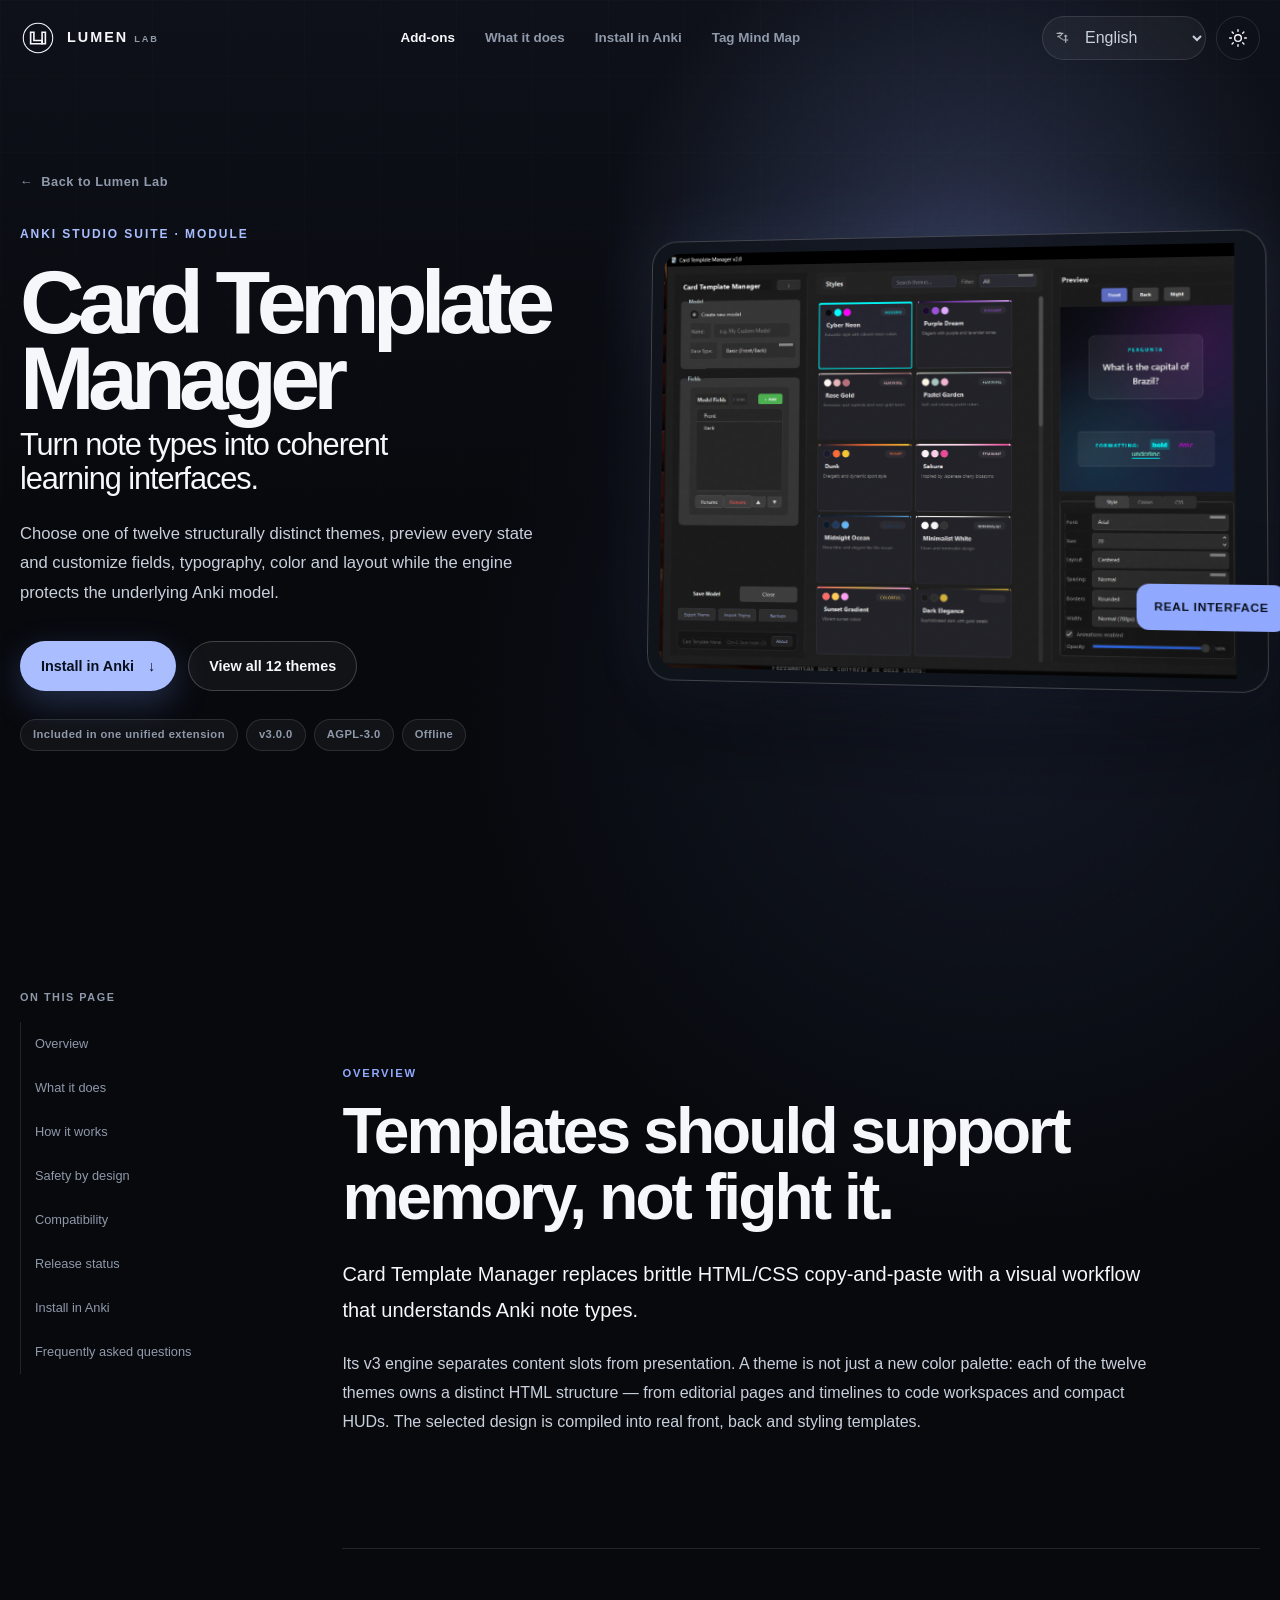
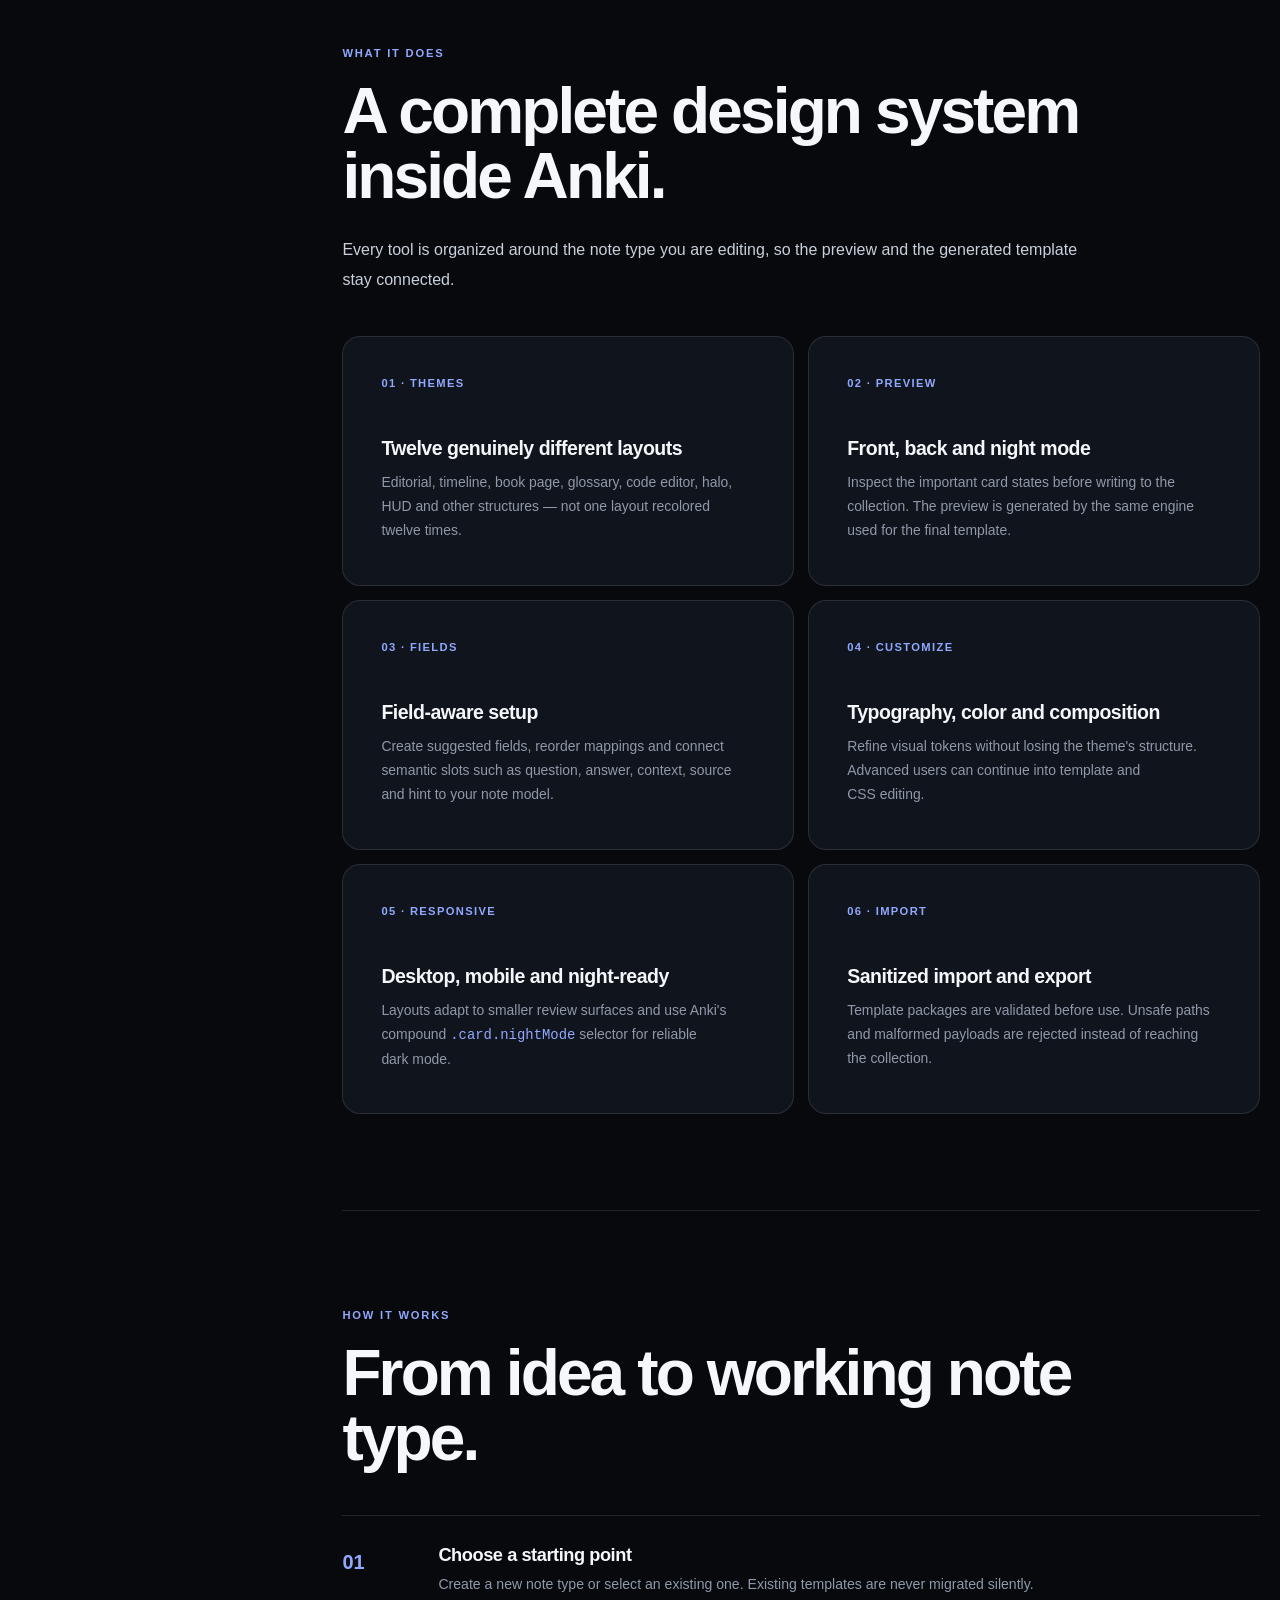
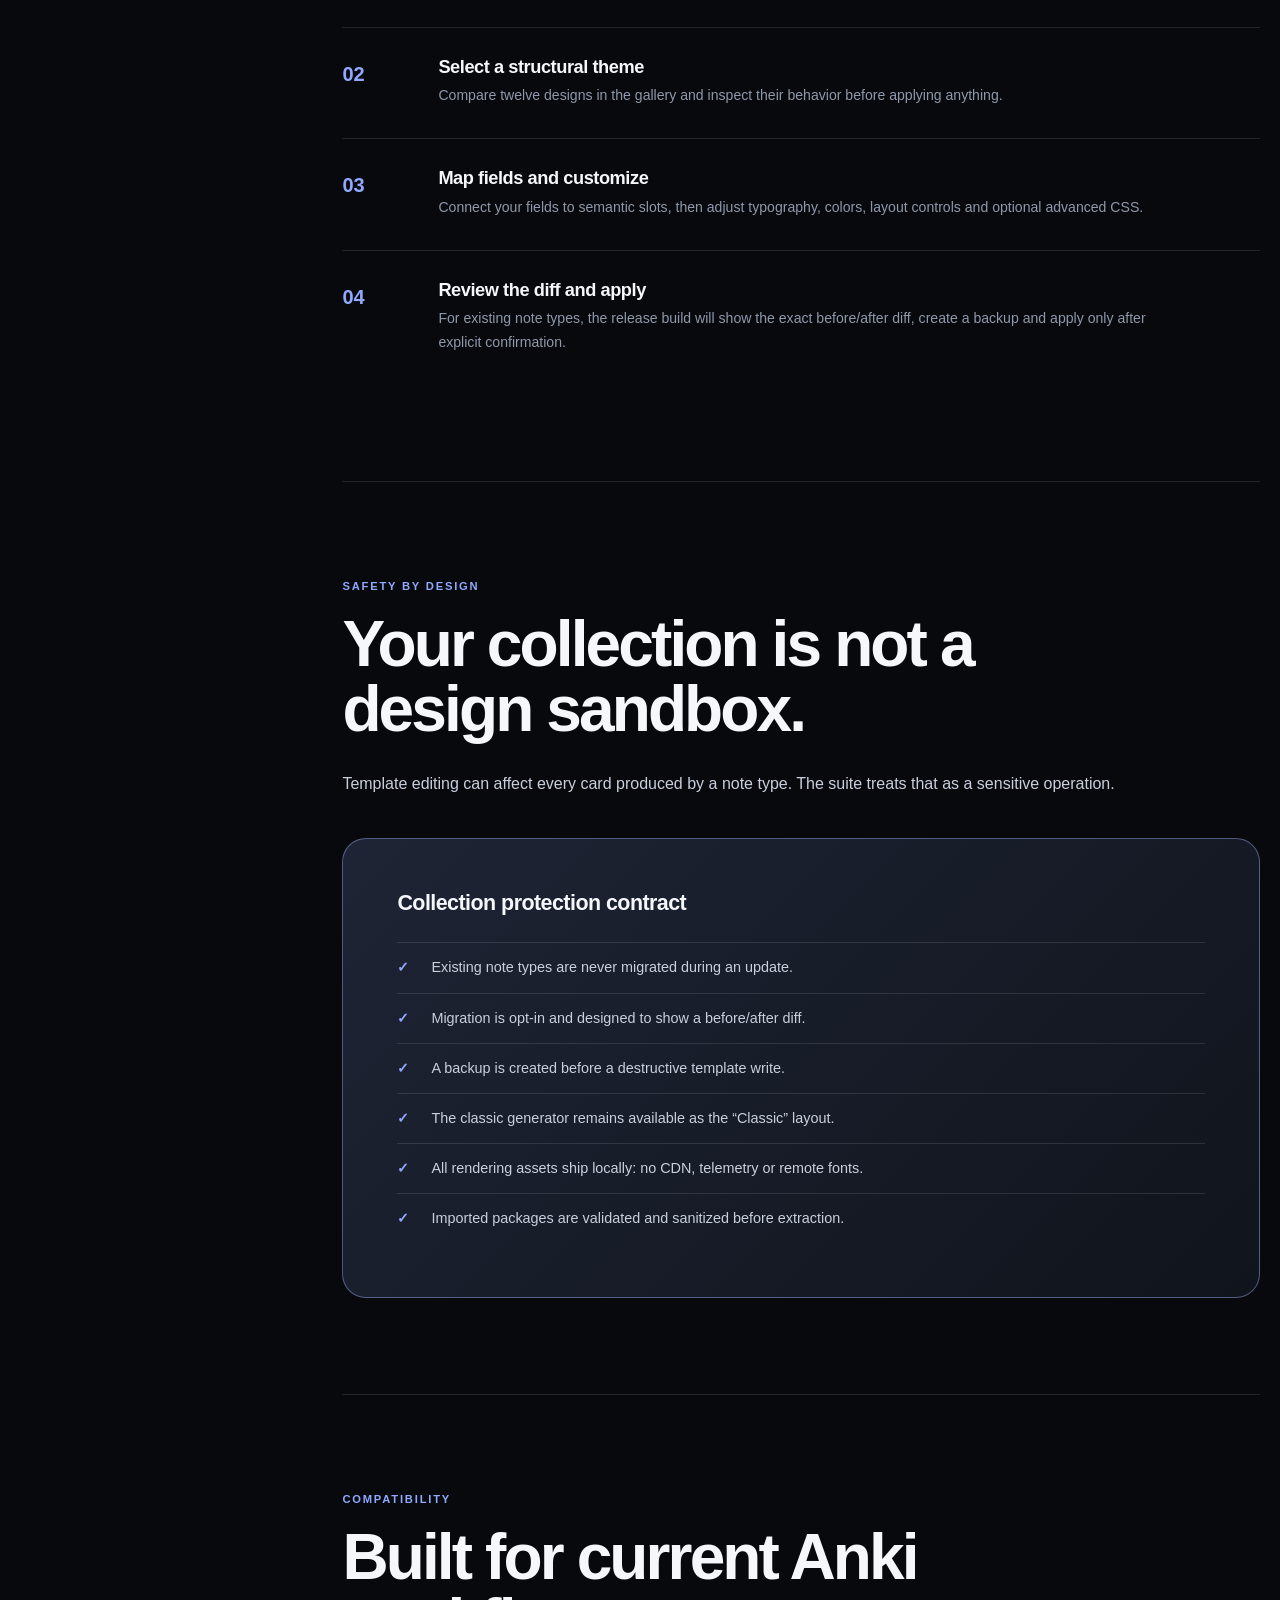
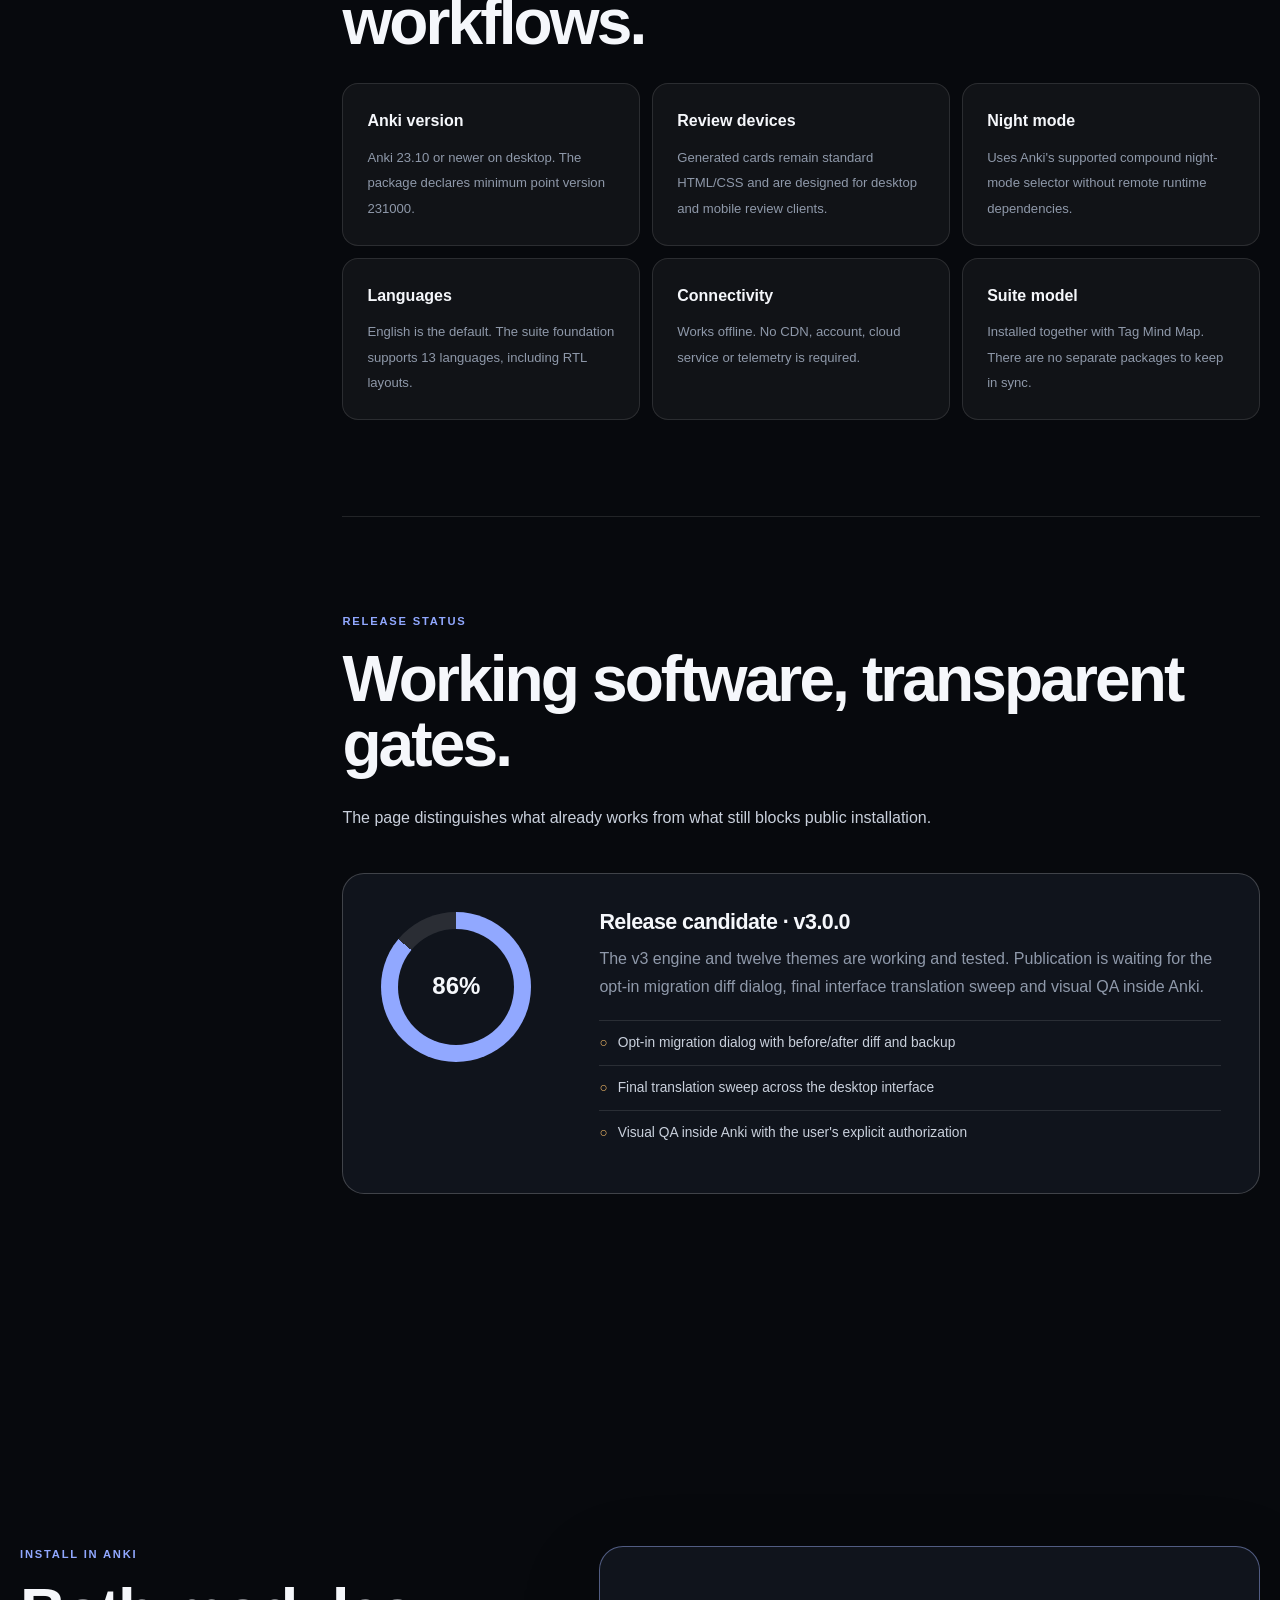
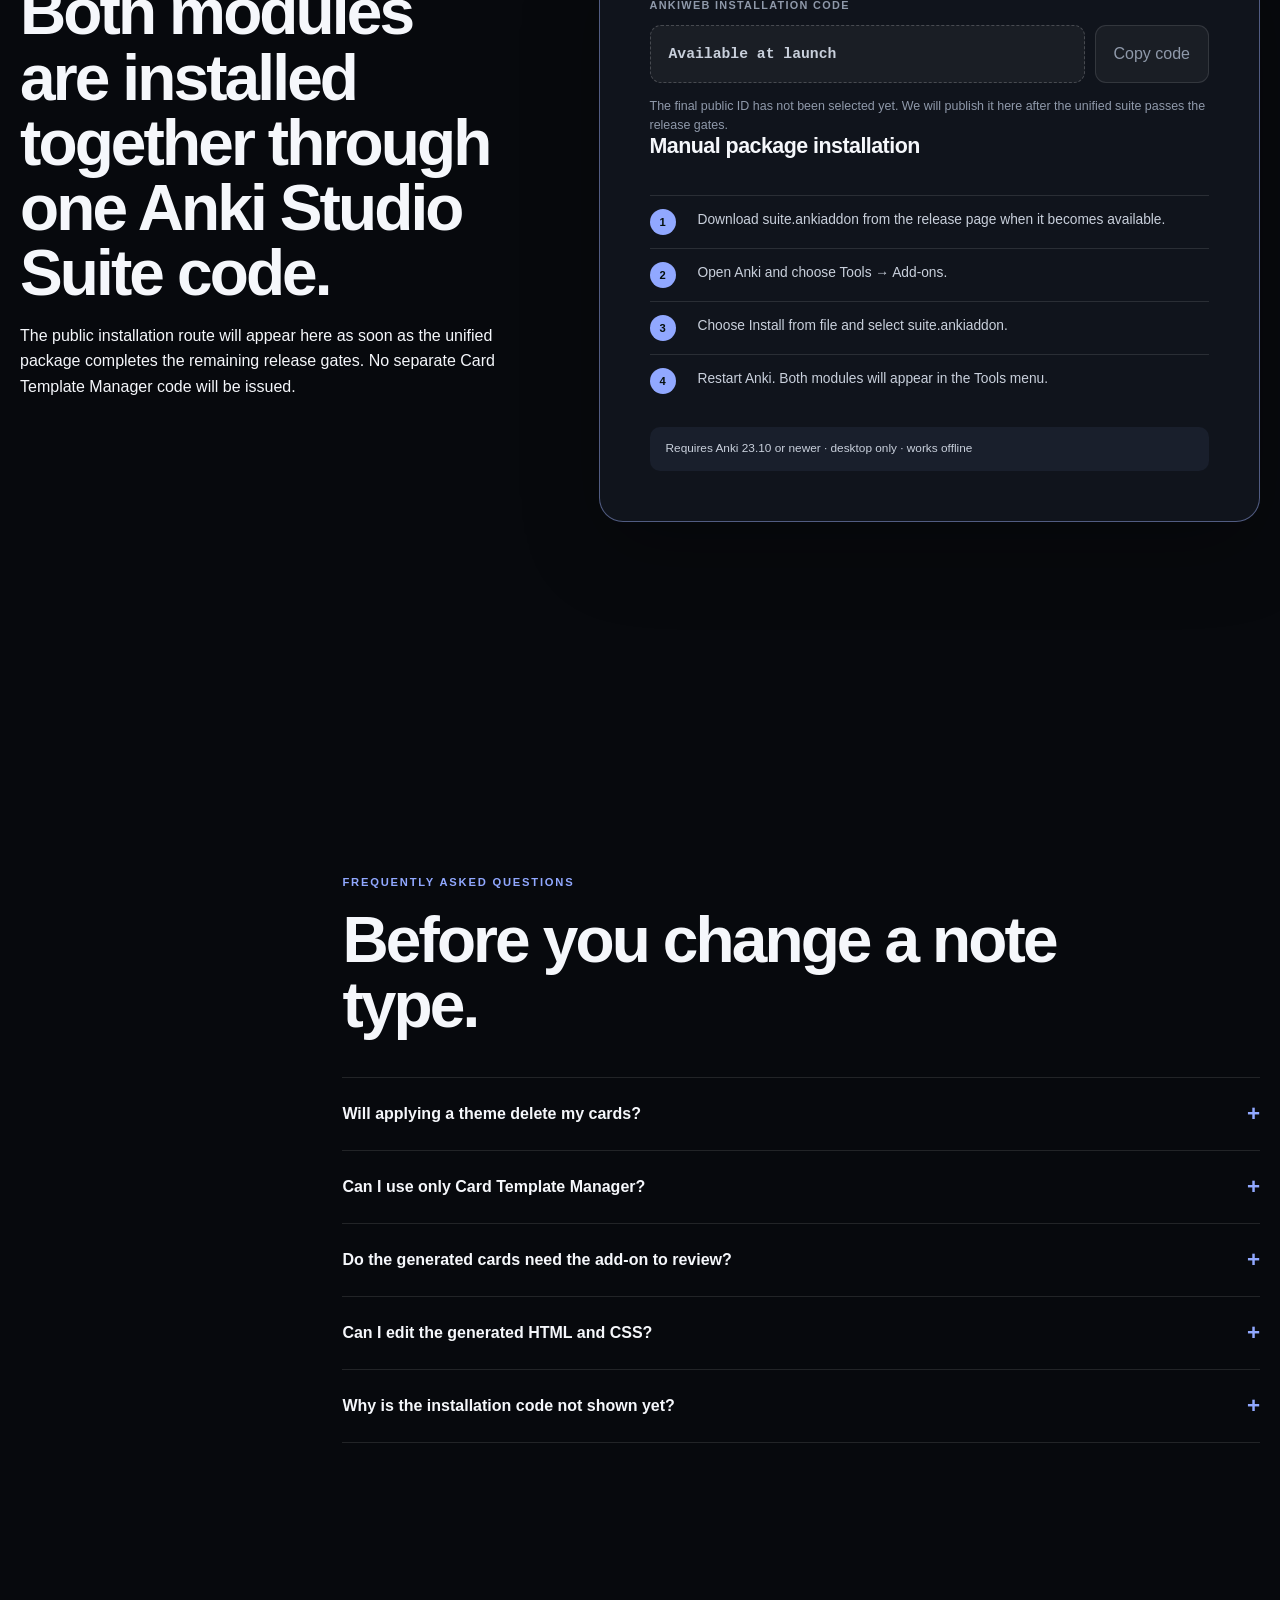
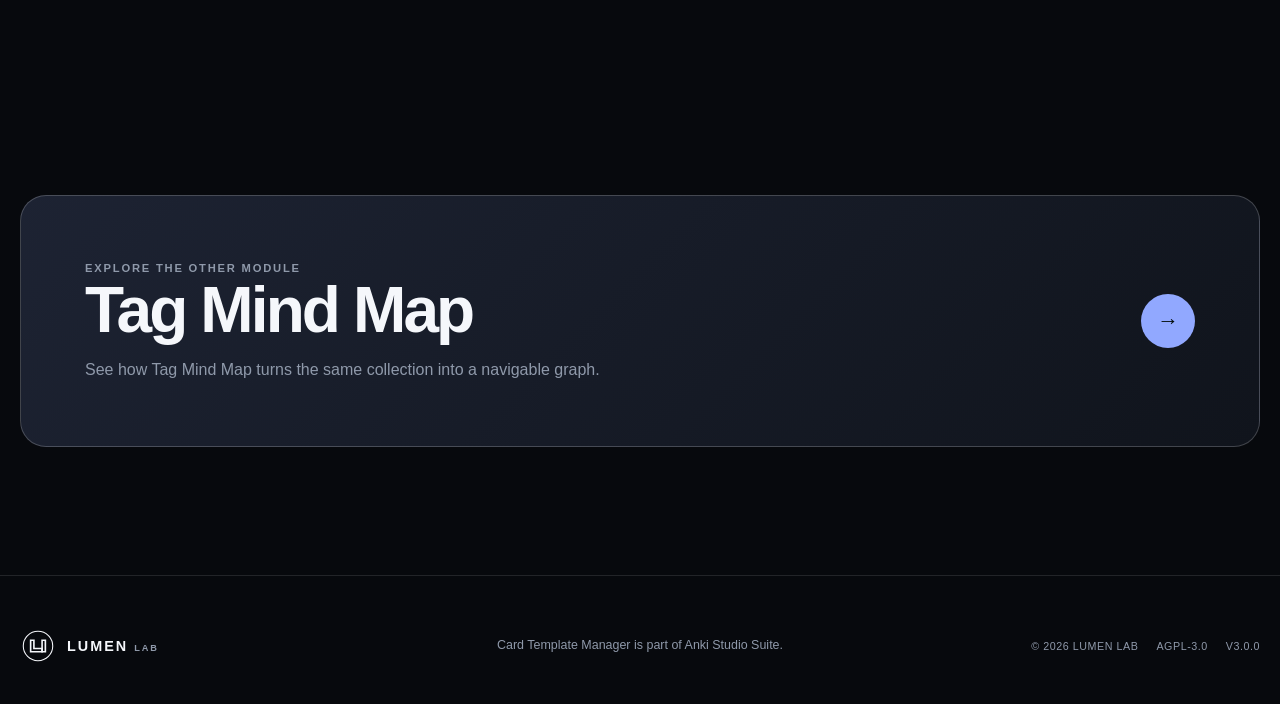
==== addons/card-template-manager/index.html @ 2ff5bc9d "feat: add multilingual addon detail pages Add complete product documentation for Card Template Manag" ====
<!doctype html>
<html lang="en" dir="ltr" data-theme="dark">
<head>
  <meta charset="utf-8">
  <meta name="viewport" content="width=device-width, initial-scale=1">
  <meta name="theme-color" content="#0a0c12">
  <meta name="description" content="Card Template Manager for Anki: twelve distinctive themes, live previews, safe customization and a modern template engine inside Anki Studio Suite.">
  <meta name="color-scheme" content="dark light">
  <meta property="og:type" content="website"><meta property="og:title" content="Card Template Manager — Lumen Lab"><meta property="og:description" content="Design coherent, responsive and night-mode-ready Anki cards without fragile copy-and-paste.">
  <title>Card Template Manager — Lumen Lab</title>
  <script>document.documentElement.classList.add("js");</script>
  <link rel="canonical" href="https://skarl007.github.io/Lumen-Lab/addons/card-template-manager/">
  <link rel="icon" href="../../assets/favicon.svg" type="image/svg+xml">
  <link rel="stylesheet" href="../../assets/site.css"><link rel="stylesheet" href="../../assets/addon-page.css">
  <script src="../../data/locales.js" defer></script><script src="../../assets/i18n.js" defer></script><script src="../../assets/addon-page.js" defer></script>
</head>
<body class="theme-blue" data-page="ctm">
  <a class="skip-link" href="#content" data-i18n="common.skip">Skip to content</a>
  <header class="site-header addon-header" data-header>
    <div class="nav-shell">
      <a class="brand" href="../../" aria-label="Lumen Lab — home"><svg class="brand-mark" viewBox="0 0 44 44" aria-hidden="true"><circle cx="22" cy="22" r="18"></circle><path d="M13 29V15h4v10h10v4H13Z"></path><path d="M27 15h4v14h-4z"></path></svg><span class="brand-type">LUMEN <small>LAB</small></span></a>
      <button class="menu-toggle icon-button" type="button" aria-label="Open menu" aria-controls="site-nav" aria-expanded="false" data-menu-toggle><svg viewBox="0 0 24 24" aria-hidden="true"><path d="M4 7h16M4 12h16M4 17h16"></path></svg></button>
      <nav class="site-nav" id="site-nav" aria-label="Primary navigation" data-nav><a href="../../#add-ons" aria-current="page" data-i18n="nav.addons">Add-ons</a><a href="#capabilities" data-i18n="addon.capabilities">What it does</a><a href="#install" data-i18n="install.title">Install in Anki</a><a href="../tag-mind-map/">Tag Mind Map</a></nav>
      <div class="nav-actions"><label class="language-control"><span class="sr-only" data-i18n="common.language">Language</span><select data-language-select aria-label="Language"></select></label><button class="theme-toggle icon-button" type="button" aria-label="Switch color theme" data-theme-toggle><svg class="theme-icon theme-icon-sun" viewBox="0 0 24 24" aria-hidden="true"><circle cx="12" cy="12" r="4"></circle><path d="M12 2v2M12 20v2M4.93 4.93l1.42 1.42M17.66 17.66l1.41 1.41M2 12h2M20 12h2M4.93 19.07l1.42-1.42M17.66 6.34l1.41-1.41"></path></svg><svg class="theme-icon theme-icon-moon" viewBox="0 0 24 24" aria-hidden="true"><path d="M20.5 14.2A8.6 8.6 0 0 1 9.8 3.5 8.7 8.7 0 1 0 20.5 14.2Z"></path></svg></button></div>
    </div>
  </header>

  <main class="addon-main" id="content">
    <section class="addon-hero">
      <div class="page-shell addon-hero-grid">
        <div class="addon-hero-copy">
          <a class="addon-breadcrumb" href="../../"><span aria-hidden="true">←</span><span data-i18n="common.backHome">Back to Lumen Lab</span></a>
          <p class="eyebrow" data-i18n="addon.suite">Anki Studio Suite · module</p>
          <h1 data-i18n="ctm.title">Card Template Manager</h1>
          <p class="addon-statement" data-i18n="ctm.statement">Turn note types into coherent learning interfaces.</p>
          <p class="addon-summary" data-i18n="ctm.summary">Choose one of twelve structurally distinct themes, preview every state and customize fields, typography, color and layout while the engine protects the underlying Anki model.</p>
          <div class="addon-hero-actions"><a class="button button-primary" href="#install"><span data-i18n="install.title">Install in Anki</span> <span aria-hidden="true">↓</span></a><a class="button button-secondary" href="../../redesign/_artifact.html">View all 12 themes</a></div>
          <div class="addon-badges"><span data-i18n="addon.included">Included in one unified extension</span><span>v3.0.0</span><span>AGPL-3.0</span><span>Offline</span></div>
        </div>
        <div class="addon-visual" aria-label="Card Template Manager interface preview"><div class="addon-visual-frame"><img src="../../screenshots/03-card-template-manager.png" width="1327" height="975" alt="Card Template Manager theme gallery, editor and live card preview"><span class="addon-visual-tag">Real interface</span></div></div>
      </div>
    </section>

    <section class="section">
      <div class="page-shell detail-layout">
        <aside class="toc" aria-label="On this page"><strong>On this page</strong><nav><a href="#overview" data-i18n="addon.overview">Overview</a><a href="#capabilities" data-i18n="addon.capabilities">What it does</a><a href="#workflow" data-i18n="addon.workflow">How it works</a><a href="#safety" data-i18n="addon.safety">Safety by design</a><a href="#compatibility" data-i18n="addon.compatibility">Compatibility</a><a href="#status" data-i18n="addon.status">Release status</a><a href="#install" data-i18n="install.title">Install in Anki</a><a href="#faq" data-i18n="addon.faq">FAQ</a></nav></aside>
        <div class="detail-content">
          <section class="content-block" id="overview">
            <p class="content-kicker" data-i18n="addon.overview">Overview</p><h2>Templates should support memory, not fight it.</h2>
            <p class="content-lede">Card Template Manager replaces brittle HTML/CSS copy-and-paste with a visual workflow that understands Anki note types.</p>
            <p>Its v3 engine separates content slots from presentation. A theme is not just a new color palette: each of the twelve themes owns a distinct HTML structure — from editorial pages and timelines to code workspaces and compact HUDs. The selected design is compiled into real front, back and styling templates.</p>
          </section>

          <section class="content-block" id="capabilities">
            <p class="content-kicker" data-i18n="addon.capabilities">What it does</p><h2>A complete design system inside Anki.</h2><p>Every tool is organized around the note type you are editing, so the preview and the generated template stay connected.</p>
            <div class="feature-grid">
              <article class="feature-card"><span class="feature-number">01 · THEMES</span><h3>Twelve genuinely different layouts</h3><p>Editorial, timeline, book page, glossary, code editor, halo, HUD and other structures — not one layout recolored twelve times.</p></article>
              <article class="feature-card"><span class="feature-number">02 · PREVIEW</span><h3>Front, back and night mode</h3><p>Inspect the important card states before writing to the collection. The preview is generated by the same engine used for the final template.</p></article>
              <article class="feature-card"><span class="feature-number">03 · FIELDS</span><h3>Field-aware setup</h3><p>Create suggested fields, reorder mappings and connect semantic slots such as question, answer, context, source and hint to your note model.</p></article>
              <article class="feature-card"><span class="feature-number">04 · CUSTOMIZE</span><h3>Typography, color and composition</h3><p>Refine visual tokens without losing the theme's structure. Advanced users can continue into template and CSS editing.</p></article>
              <article class="feature-card"><span class="feature-number">05 · RESPONSIVE</span><h3>Desktop, mobile and night-ready</h3><p>Layouts adapt to smaller review surfaces and use Anki's compound <code>.card.nightMode</code> selector for reliable dark mode.</p></article>
              <article class="feature-card"><span class="feature-number">06 · IMPORT</span><h3>Sanitized import and export</h3><p>Template packages are validated before use. Unsafe paths and malformed payloads are rejected instead of reaching the collection.</p></article>
            </div>
          </section>

          <section class="content-block" id="workflow">
            <p class="content-kicker" data-i18n="addon.workflow">How it works</p><h2>From idea to working note type.</h2>
            <div class="workflow"><article class="workflow-step"><div><h3>Choose a starting point</h3><p>Create a new note type or select an existing one. Existing templates are never migrated silently.</p></div></article><article class="workflow-step"><div><h3>Select a structural theme</h3><p>Compare twelve designs in the gallery and inspect their behavior before applying anything.</p></div></article><article class="workflow-step"><div><h3>Map fields and customize</h3><p>Connect your fields to semantic slots, then adjust typography, colors, layout controls and optional advanced CSS.</p></div></article><article class="workflow-step"><div><h3>Review the diff and apply</h3><p>For existing note types, the release build will show the exact before/after diff, create a backup and apply only after explicit confirmation.</p></div></article></div>
          </section>

          <section class="content-block" id="safety">
            <p class="content-kicker" data-i18n="addon.safety">Safety by design</p><h2>Your collection is not a design sandbox.</h2><p>Template editing can affect every card produced by a note type. The suite treats that as a sensitive operation.</p>
            <div class="safety-panel"><h3>Collection protection contract</h3><ul><li>Existing note types are never migrated during an update.</li><li>Migration is opt-in and designed to show a before/after diff.</li><li>A backup is created before a destructive template write.</li><li>The classic generator remains available as the “Classic” layout.</li><li>All rendering assets ship locally: no CDN, telemetry or remote fonts.</li><li>Imported packages are validated and sanitized before extraction.</li></ul></div>
          </section>

          <section class="content-block" id="compatibility">
            <p class="content-kicker" data-i18n="addon.compatibility">Compatibility</p><h2>Built for current Anki workflows.</h2>
            <ul class="compat-grid"><li><strong>Anki version</strong><span>Anki 23.10 or newer on desktop. The package declares minimum point version 231000.</span></li><li><strong>Review devices</strong><span>Generated cards remain standard HTML/CSS and are designed for desktop and mobile review clients.</span></li><li><strong>Night mode</strong><span>Uses Anki's supported compound night-mode selector without remote runtime dependencies.</span></li><li><strong>Languages</strong><span>English is the default. The suite foundation supports 13 languages, including RTL layouts.</span></li><li><strong>Connectivity</strong><span>Works offline. No CDN, account, cloud service or telemetry is required.</span></li><li><strong>Suite model</strong><span>Installed together with Tag Mind Map. There are no separate packages to keep in sync.</span></li></ul>
          </section>

          <section class="content-block" id="status">
            <p class="content-kicker" data-i18n="addon.status">Release status</p><h2>Working software, transparent gates.</h2><p>The page distinguishes what already works from what still blocks public installation.</p>
            <div class="status-panel"><div class="status-ring"><b>86%</b></div><div class="status-copy"><h3>Release candidate · v3.0.0</h3><p data-i18n="ctm.statusBody">The v3 engine and twelve themes are working and tested. Publication is waiting for the opt-in migration diff dialog, final interface translation sweep and visual QA inside Anki.</p><ul class="gate-list"><li>Opt-in migration dialog with before/after diff and backup</li><li>Final translation sweep across the desktop interface</li><li>Visual QA inside Anki with the user's explicit authorization</li></ul></div></div>
          </section>
        </div>
      </div>
    </section>

    <section class="section install-section" id="install">
      <div class="page-shell install-grid">
        <div><p class="content-kicker" data-i18n="install.title">Install in Anki</p><h2 data-i18n="install.lead">Both modules are installed together through one Anki Studio Suite code.</h2><p>The public installation route will appear here as soon as the unified package completes the remaining release gates. No separate Card Template Manager code will be issued.</p></div>
        <div class="install-card"><label data-i18n="install.codeLabel">AnkiWeb installation code</label><div class="install-code-row"><code class="install-code" data-i18n="install.pending">Available at launch</code><button type="button" disabled data-i18n="install.copy" data-i18n-aria-label="install.disabled">Copy code</button></div><p class="install-note" data-i18n="install.codeNote">The final public ID has not been selected yet. We will publish it here after the unified suite passes the release gates.</p><h3 data-i18n="install.manualTitle">Manual package installation</h3><ol class="manual-steps"><li data-i18n="install.step1">Download suite.ankiaddon from the release page when it becomes available.</li><li data-i18n="install.step2">Open Anki and choose Tools → Add-ons.</li><li data-i18n="install.step3">Choose Install from file and select suite.ankiaddon.</li><li data-i18n="install.step4">Restart Anki. Both modules will appear in the Tools menu.</li></ol><div class="requirement-strip" data-i18n="install.requirement">Requires Anki 23.10 or newer · desktop only · works offline</div></div>
      </div>
    </section>

    <section class="section" id="faq">
      <div class="page-shell detail-layout"><aside></aside><div class="detail-content"><div class="content-block"><p class="content-kicker" data-i18n="addon.faq">Frequently asked questions</p><h2>Before you change a note type.</h2><div class="faq-list"><details><summary>Will applying a theme delete my cards?</summary><p>No. Themes modify note-type templates and styling, not the notes themselves. Existing-type migration will still require an explicit diff review and backup before writing.</p></details><details><summary>Can I use only Card Template Manager?</summary><p>Yes. Both modules install together, but you can simply use the template manager and ignore the map. Combining them avoids duplicated infrastructure and version conflicts.</p></details><details><summary>Do the generated cards need the add-on to review?</summary><p>The output is standard Anki HTML and CSS. Normal card review does not depend on a cloud service or a CDN.</p></details><details><summary>Can I edit the generated HTML and CSS?</summary><p>Yes. The visual system accelerates setup, while advanced editing remains available for users who need custom behavior.</p></details><details><summary>Why is the installation code not shown yet?</summary><p>The two original add-ons are now one suite, and the final AnkiWeb identity must be chosen before publication. Displaying an old or invented ID would install the wrong package.</p></details></div></div></div></div>
    </section>

    <section class="section"><div class="page-shell"><a class="other-addon" href="../tag-mind-map/"><div><p class="content-kicker" data-i18n="addon.other">Explore the other module</p><h2>Tag Mind Map</h2><p data-i18n="ctm.otherBody">See how Tag Mind Map turns the same collection into a navigable graph.</p></div><span aria-hidden="true">→</span></a></div></section>
  </main>

  <aside class="translation-note" data-translation-note hidden><span data-i18n="common.reviewNote">Community translation — technical reference may remain in English.</span></aside>
  <footer class="site-footer"><div class="page-shell footer-grid"><a class="brand footer-brand" href="../../"><svg class="brand-mark" viewBox="0 0 44 44" aria-hidden="true"><circle cx="22" cy="22" r="18"></circle><path d="M13 29V15h4v10h10v4H13Z"></path><path d="M27 15h4v14h-4z"></path></svg><span class="brand-type">LUMEN <small>LAB</small></span></a><p>Card Template Manager is part of Anki Studio Suite.</p><div class="footer-meta"><span>© <span data-current-year></span> Lumen Lab</span><span>AGPL-3.0</span><span>v3.0.0</span></div></div></footer>
</body>
</html>
---- assets/site.css ----
:root {
  --font-sans: Inter, "Segoe UI Variable", "Segoe UI", Helvetica, Arial, sans-serif;
  --font-display: "Segoe UI Variable Display", "Segoe UI", Helvetica, Arial, sans-serif;
  --font-serif: Iowan Old Style, Baskerville, "Times New Roman", serif;
  --page: #07090d;
  --page-raised: #0b0e14;
  --surface: #10141c;
  --surface-strong: #161b25;
  --surface-soft: rgba(255, 255, 255, 0.045);
  --ink: #f5f7fb;
  --ink-soft: #c9d0dc;
  --muted: #8f99aa;
  --line: rgba(255, 255, 255, 0.11);
  --line-strong: rgba(255, 255, 255, 0.2);
  --accent: #7c9dff;
  --accent-bright: #a9bdff;
  --accent-deep: #4d6df0;
  --mint: #6ee7c4;
  --warm: #ff9676;
  --shadow: 0 24px 80px rgba(0, 0, 0, 0.42);
  --shadow-soft: 0 12px 36px rgba(0, 0, 0, 0.24);
  --radius-sm: 12px;
  --radius-md: 20px;
  --radius-lg: 32px;
  --shell: 1240px;
  --header-height: 76px;
  --ease: cubic-bezier(.22, 1, .36, 1);
}

html[data-theme="light"] {
  --page: #f3f5f9;
  --page-raised: #edf0f5;
  --surface: #ffffff;
  --surface-strong: #e9edf4;
  --surface-soft: rgba(11, 20, 37, 0.045);
  --ink: #111622;
  --ink-soft: #313a49;
  --muted: #5f6878;
  --line: rgba(14, 24, 42, 0.12);
  --line-strong: rgba(14, 24, 42, 0.22);
  --accent: #395fe5;
  --accent-bright: #274fd6;
  --accent-deep: #2448c3;
  --mint: #0d8b70;
  --warm: #d95736;
  --shadow: 0 24px 80px rgba(27, 40, 67, 0.14);
  --shadow-soft: 0 12px 36px rgba(27, 40, 67, 0.1);
}

*, *::before, *::after { box-sizing: border-box; }

html {
  scroll-behavior: smooth;
  scroll-padding-top: calc(var(--header-height) + 24px);
  background: var(--page);
}

body {
  margin: 0;
  min-width: 320px;
  color: var(--ink);
  background:
    radial-gradient(circle at 78% 8%, color-mix(in srgb, var(--accent) 10%, transparent), transparent 34rem),
    var(--page);
  font-family: var(--font-sans);
  font-size: 16px;
  line-height: 1.6;
  text-rendering: optimizeLegibility;
  -webkit-font-smoothing: antialiased;
  overflow-x: hidden;
}

body::before {
  content: "";
  position: fixed;
  inset: 0;
  z-index: 1000;
  pointer-events: none;
  opacity: .2;
  background-image: url("data:image/svg+xml,%3Csvg viewBox='0 0 160 160' xmlns='http://www.w3.org/2000/svg'%3E%3Cfilter id='n'%3E%3CfeTurbulence type='fractalNoise' baseFrequency='.88' numOctaves='3' stitchTiles='stitch'/%3E%3C/filter%3E%3Crect width='100%25' height='100%25' filter='url(%23n)' opacity='.14'/%3E%3C/svg%3E");
  mix-blend-mode: soft-light;
}

::selection { color: #08101e; background: var(--accent-bright); }

img, svg { display: block; max-width: 100%; }
a { color: inherit; }
button, input, select { font: inherit; }
button, a { touch-action: manipulation; }

:focus-visible {
  outline: 3px solid var(--accent-bright);
  outline-offset: 4px;
}

.sr-only {
  position: absolute;
  width: 1px;
  height: 1px;
  padding: 0;
  margin: -1px;
  overflow: hidden;
  clip: rect(0, 0, 0, 0);
  white-space: nowrap;
  border: 0;
}

.skip-link {
  position: fixed;
  top: 12px;
  left: 12px;
  z-index: 2000;
  padding: 12px 16px;
  color: #0a0c12;
  background: var(--accent-bright);
  border-radius: 10px;
  font-weight: 750;
  transform: translateY(-160%);
  transition: transform 180ms ease;
}

.skip-link:focus { transform: translateY(0); }

.page-shell {
  width: min(calc(100% - 40px), var(--shell));
  margin-inline: auto;
}

.section { position: relative; padding: 128px 0; }

.eyebrow {
  display: flex;
  align-items: center;
  gap: 10px;
  margin: 0 0 22px;
  color: var(--accent-bright);
  font-size: .75rem;
  font-weight: 780;
  letter-spacing: .16em;
  line-height: 1.4;
  text-transform: uppercase;
}

.live-dot {
  width: 7px;
  height: 7px;
  border-radius: 50%;
  background: var(--mint);
  box-shadow: 0 0 0 5px color-mix(in srgb, var(--mint) 13%, transparent), 0 0 20px var(--mint);
}

h1, h2, h3, p { text-wrap: pretty; }

h1, h2, h3 {
  margin: 0;
  font-family: var(--font-display);
  line-height: 1.02;
  letter-spacing: -.045em;
}

h1 { max-width: 820px; font-size: clamp(3.7rem, 7.2vw, 7.1rem); font-weight: 690; }
h1 em, .lumen-statement em { color: var(--accent-bright); font-family: var(--font-serif); font-weight: 400; }
h2 { font-size: clamp(2.6rem, 5vw, 4.9rem); font-weight: 650; }
h3 { font-size: 1.34rem; font-weight: 650; letter-spacing: -.025em; }

.button {
  min-height: 50px;
  display: inline-flex;
  align-items: center;
  justify-content: center;
  gap: 14px;
  padding: 12px 20px;
  border: 1px solid transparent;
  border-radius: 999px;
  text-decoration: none;
  font-size: .9rem;
  font-weight: 720;
  line-height: 1;
  cursor: pointer;
  transition: transform 220ms var(--ease), border-color 220ms ease, background 220ms ease, color 220ms ease, box-shadow 220ms ease;
}

.button:hover { transform: translateY(-2px); }
.button:active { transform: translateY(0); }
.button-primary { color: #08101e; background: var(--accent-bright); box-shadow: 0 12px 34px color-mix(in srgb, var(--accent) 25%, transparent); }
.button-primary:hover { background: #c5d1ff; box-shadow: 0 16px 44px color-mix(in srgb, var(--accent) 36%, transparent); }
.button-secondary { color: var(--ink); border-color: var(--line-strong); background: var(--surface-soft); }
.button-secondary:hover { border-color: var(--accent); background: color-mix(in srgb, var(--accent) 8%, var(--surface)); }
.button-light { color: #0b1020; background: #f5f7fb; }
.button-light:hover { background: #dfe6ff; }
.button-ghost { color: var(--ink-soft); border-color: var(--line); background: transparent; }
.button-ghost:hover { color: var(--ink); border-color: var(--line-strong); background: var(--surface-soft); }
.button-compact { min-height: 44px; padding: 10px 17px; font-size: .82rem; }

.text-link, .text-button {
  min-height: 44px;
  display: inline-flex;
  align-items: center;
  gap: 10px;
  color: var(--ink);
  background: none;
  border: 0;
  padding: 0;
  font-weight: 690;
  text-decoration: none;
  cursor: pointer;
}

.text-link { border-bottom: 1px solid var(--line-strong); }
.text-link:hover, .text-button:hover { color: var(--accent-bright); border-color: var(--accent); }

.icon-button {
  width: 44px;
  height: 44px;
  display: inline-grid;
  place-items: center;
  padding: 0;
  color: var(--ink);
  background: transparent;
  border: 1px solid var(--line);
  border-radius: 50%;
  cursor: pointer;
  transition: color 180ms ease, border-color 180ms ease, background 180ms ease, transform 180ms ease;
}

.icon-button:hover { color: var(--accent-bright); border-color: var(--accent); background: var(--surface-soft); transform: rotate(3deg); }
.icon-button svg { width: 20px; fill: none; stroke: currentColor; stroke-width: 1.7; stroke-linecap: round; stroke-linejoin: round; }

.site-header {
  position: fixed;
  inset: 0 0 auto;
  z-index: 100;
  height: var(--header-height);
  border-bottom: 1px solid transparent;
  transition: background 220ms ease, border-color 220ms ease, backdrop-filter 220ms ease;
}

.site-header.is-scrolled {
  background: color-mix(in srgb, var(--page) 82%, transparent);
  border-color: var(--line);
  backdrop-filter: blur(18px) saturate(1.25);
}

.nav-shell {
  width: min(calc(100% - 40px), 1400px);
  height: 100%;
  margin-inline: auto;
  display: grid;
  grid-template-columns: 1fr auto 1fr;
  align-items: center;
  gap: 28px;
}

.brand { min-height: 44px; display: inline-flex; align-items: center; gap: 11px; width: max-content; color: var(--ink); text-decoration: none; }
.brand-mark { width: 36px; height: 36px; fill: none; stroke: currentColor; stroke-width: 1.3; }
.brand-mark path { stroke-width: 2; }
.brand-type { font-size: .9rem; font-weight: 820; letter-spacing: .14em; }
.brand-type small { color: var(--muted); font-size: .64em; font-weight: 720; letter-spacing: .2em; }

.site-nav { display: flex; align-items: center; gap: 30px; }
.site-nav a { position: relative; min-width: 44px; min-height: 44px; display: inline-flex; align-items: center; justify-content: center; color: var(--muted); text-decoration: none; font-size: .84rem; font-weight: 650; }
.site-nav a::after { content: ""; position: absolute; right: 0; bottom: 5px; left: 0; height: 1px; background: var(--accent); transform: scaleX(0); transform-origin: right; transition: transform 220ms var(--ease); }
.site-nav a:hover { color: var(--ink); }
.site-nav a:hover::after { transform: scaleX(1); transform-origin: left; }
.nav-actions { justify-self: end; display: flex; align-items: center; gap: 10px; }
.language-control { position: relative; display: flex; align-items: center; }
.language-control::before { content: ""; width: 16px; height: 16px; position: absolute; inset-inline-start: 12px; pointer-events: none; opacity: .68; background: currentColor; mask: url("data:image/svg+xml,%3Csvg xmlns='http://www.w3.org/2000/svg' viewBox='0 0 24 24'%3E%3Cpath fill='none' stroke='black' stroke-width='1.8' d='M4 5h10M9 3v2m-4 5c3 0 6-2 7-5m-5 3c1 3 3 5 6 6m2-5h5m-2.5-2v12m-4-4h8'/%3E%3C/svg%3E") center/contain no-repeat; }
.language-control select { min-height: 44px; max-width: 164px; padding: 0 32px 0 38px; color: var(--ink-soft); background: var(--surface-soft); border: 1px solid var(--line); border-radius: 999px; cursor: pointer; }
[dir="rtl"] .language-control select { padding: 0 38px 0 32px; }
.language-control select:hover, .language-control select:focus-visible { color: var(--ink); border-color: var(--line-strong); }
.translation-note { position: fixed; z-index: 30; right: 18px; bottom: 18px; max-width: min(420px, calc(100% - 36px)); padding: 12px 16px; color: var(--ink-soft); background: color-mix(in srgb, var(--surface) 94%, transparent); border: 1px solid var(--line-strong); border-radius: 12px; box-shadow: var(--shadow); backdrop-filter: blur(18px); font-size: .76rem; line-height: 1.5; }
.theme-icon { position: absolute; transition: opacity 180ms ease, transform 240ms var(--ease); }
html[data-theme="dark"] .theme-icon-moon, html[data-theme="light"] .theme-icon-sun { opacity: 0; transform: scale(.5) rotate(-35deg); }
html[data-theme="dark"] .theme-icon-sun, html[data-theme="light"] .theme-icon-moon { opacity: 1; transform: scale(1) rotate(0); }
.menu-toggle { display: none; }

.hero {
  min-height: 100svh;
  padding-top: calc(var(--header-height) + 92px);
  padding-bottom: 68px;
  display: flex;
  flex-direction: column;
  justify-content: center;
  overflow: hidden;
}

.hero::before {
  content: "";
  position: absolute;
  top: -24%;
  right: -12%;
  width: min(76vw, 1060px);
  aspect-ratio: 1;
  border: 1px solid color-mix(in srgb, var(--accent) 16%, transparent);
  border-radius: 50%;
  box-shadow: inset 0 0 120px color-mix(in srgb, var(--accent) 5%, transparent), 0 0 180px color-mix(in srgb, var(--accent) 6%, transparent);
  pointer-events: none;
}

.hero::after {
  content: "";
  position: absolute;
  inset: 0;
  z-index: -1;
  opacity: .22;
  background-image: linear-gradient(var(--line) 1px, transparent 1px), linear-gradient(90deg, var(--line) 1px, transparent 1px);
  background-size: 78px 78px;
  mask-image: linear-gradient(to bottom, black, transparent 82%);
}

.hero-grid { display: grid; grid-template-columns: minmax(0, 1.12fr) minmax(390px, .88fr); align-items: center; gap: clamp(42px, 7vw, 108px); }
.hero-copy { position: relative; z-index: 2; }
.hero-lede { max-width: 650px; margin: 32px 0 0; color: var(--ink-soft); font-size: clamp(1.08rem, 1.4vw, 1.27rem); line-height: 1.65; }
.hero-actions { display: flex; flex-wrap: wrap; gap: 12px; margin-top: 38px; }
.proof-list { display: flex; flex-wrap: wrap; gap: 18px 28px; margin: 38px 0 0; padding: 0; color: var(--muted); list-style: none; font-size: .83rem; }
.proof-list li { display: flex; align-items: center; gap: 8px; }
.proof-list svg { width: 16px; fill: none; stroke: var(--mint); stroke-width: 2; stroke-linecap: round; stroke-linejoin: round; }

.hero-stage { position: relative; min-height: 600px; display: grid; place-items: center; perspective: 1200px; }
.stage-orbit { position: absolute; border: 1px solid color-mix(in srgb, var(--accent) 26%, transparent); border-radius: 50%; }
.orbit-one { width: 570px; height: 570px; opacity: .66; transform: rotateX(66deg) rotateZ(-10deg); }
.orbit-two { width: 430px; height: 430px; opacity: .35; transform: rotateX(58deg) rotateZ(38deg); }
.stage-orbit::after { content: ""; position: absolute; top: 50%; left: -5px; width: 9px; height: 9px; border-radius: 50%; background: var(--mint); box-shadow: 0 0 24px var(--mint); }

.stage-card {
  position: relative;
  z-index: 2;
  width: min(100%, 450px);
  padding: 20px;
  background: linear-gradient(145deg, color-mix(in srgb, var(--surface-strong) 94%, var(--accent)), color-mix(in srgb, var(--surface) 98%, transparent));
  border: 1px solid var(--line-strong);
  border-radius: var(--radius-lg);
  box-shadow: var(--shadow), inset 0 1px rgba(255,255,255,.08);
  transform: rotateY(-7deg) rotateX(3deg);
  animation: stage-float 7s var(--ease) infinite alternate;
}

.stage-card::before { content: ""; position: absolute; inset: -1px; z-index: -1; border-radius: inherit; background: linear-gradient(135deg, color-mix(in srgb, var(--accent) 50%, transparent), transparent 35%, color-mix(in srgb, var(--mint) 26%, transparent)); filter: blur(16px); opacity: .28; }
.stage-topline { display: flex; align-items: center; justify-content: space-between; padding: 2px 5px 18px; color: var(--muted); font-size: .65rem; font-weight: 750; letter-spacing: .13em; }
.stage-status { display: flex; align-items: center; gap: 7px; }
.stage-status i { width: 6px; height: 6px; border-radius: 50%; background: var(--mint); box-shadow: 0 0 12px var(--mint); }
.study-card { padding: 36px 32px 30px; min-height: 350px; display: flex; flex-direction: column; justify-content: center; color: #eff3ff; background: radial-gradient(circle at 90% 10%, rgba(124,157,255,.22), transparent 38%), linear-gradient(155deg, #121827, #0d111a); border: 1px solid rgba(255,255,255,.1); border-radius: 22px; }
.study-kicker, .study-answer span { color: #9bb2ff; font-size: .68rem; font-weight: 780; letter-spacing: .17em; text-transform: uppercase; }
.study-card > strong { max-width: 320px; margin-top: 14px; font-size: clamp(1.45rem, 2.3vw, 2rem); line-height: 1.23; letter-spacing: -.035em; }
.study-answer { margin-top: 34px; padding: 20px 0 0; border-top: 1px solid rgba(255,255,255,.11); }
.study-answer p { margin: 8px 0 0; color: #aeb8cc; font-size: .89rem; line-height: 1.58; }
.stage-metrics { display: grid; grid-template-columns: repeat(3, 1fr); gap: 8px; padding: 18px 4px 2px; }
.stage-metrics span { display: flex; flex-direction: column; color: var(--muted); font-size: .62rem; letter-spacing: .03em; }
.stage-metrics b { color: var(--ink); font-size: 1.1rem; line-height: 1.2; }
.floating-chip { position: absolute; z-index: 4; padding: 10px 15px; color: var(--ink-soft); background: color-mix(in srgb, var(--surface) 82%, transparent); border: 1px solid var(--line); border-radius: 999px; box-shadow: var(--shadow-soft); backdrop-filter: blur(16px); font-size: .68rem; font-weight: 730; letter-spacing: .08em; text-transform: uppercase; }
.chip-top { top: 17%; right: -2%; }
.chip-bottom { bottom: 16%; left: -4%; }

@keyframes stage-float { from { transform: rotateY(-7deg) rotateX(3deg) translateY(8px); } to { transform: rotateY(-4deg) rotateX(1deg) translateY(-10px); } }

.hero-marquee { width: 100%; margin-top: 76px; overflow: hidden; border-block: 1px solid var(--line); color: var(--muted); }
.hero-marquee > div { width: max-content; display: flex; align-items: center; gap: 30px; padding: 14px 0; animation: marquee 34s linear infinite; }
.hero-marquee span { font-size: .66rem; font-weight: 760; letter-spacing: .18em; }
.hero-marquee i { width: 4px; height: 4px; border-radius: 50%; background: var(--accent); }
@keyframes marquee { to { transform: translateX(-50%); } }

.catalog { background: var(--page-raised); border-block: 1px solid var(--line); }
.section-heading { display: grid; grid-template-columns: minmax(0, 1.55fr) minmax(280px, .65fr); align-items: end; gap: 80px; }
.section-heading h2 { max-width: 820px; }
.section-heading > p { max-width: 480px; margin: 0 0 8px; color: var(--muted); font-size: 1rem; line-height: 1.7; }
.catalog-toolbar { display: flex; align-items: center; justify-content: space-between; gap: 24px; margin: 64px 0 26px; }
.search-field { width: min(100%, 360px); min-height: 48px; display: flex; align-items: center; gap: 12px; padding: 0 16px; color: var(--muted); background: var(--surface); border: 1px solid var(--line); border-radius: 999px; transition: border-color 180ms ease, box-shadow 180ms ease; }
.search-field:focus-within { border-color: var(--accent); box-shadow: 0 0 0 4px color-mix(in srgb, var(--accent) 12%, transparent); }
.search-field svg { width: 18px; flex: 0 0 auto; fill: none; stroke: currentColor; stroke-width: 1.8; stroke-linecap: round; }
.search-field input { width: 100%; min-height: 46px; color: var(--ink); background: transparent; border: 0; outline: 0; }
.search-field input::placeholder { color: var(--muted); opacity: .8; }
.filter-list { display: flex; flex-wrap: wrap; justify-content: flex-end; gap: 8px; }
.filter-button { min-height: 44px; padding: 9px 16px; color: var(--muted); background: transparent; border: 1px solid var(--line); border-radius: 999px; font-size: .76rem; font-weight: 680; cursor: pointer; transition: color 180ms ease, border-color 180ms ease, background 180ms ease; }
.filter-button:hover { color: var(--ink); border-color: var(--line-strong); }
.filter-button.is-active { color: #08101e; background: var(--accent-bright); border-color: var(--accent-bright); }
.catalog-grid { display: grid; grid-template-columns: repeat(12, 1fr); gap: 20px; }

.product-card {
  grid-column: 1 / -1;
  min-height: 560px;
  display: grid;
  grid-template-columns: minmax(0, .9fr) minmax(0, 1.1fr);
  overflow: hidden;
  background: var(--surface);
  border: 1px solid var(--line);
  border-radius: var(--radius-lg);
  box-shadow: var(--shadow-soft);
  transition: transform 280ms var(--ease), border-color 220ms ease, box-shadow 280ms ease;
}

.product-card:hover { transform: translateY(-4px); border-color: color-mix(in srgb, var(--accent) 48%, var(--line)); box-shadow: var(--shadow); }
.product-copy { display: flex; flex-direction: column; padding: clamp(32px, 5vw, 64px); }
.product-meta { display: flex; flex-wrap: wrap; align-items: center; gap: 10px; margin-bottom: 40px; }
.status-pill, .version-pill { display: inline-flex; min-height: 30px; align-items: center; padding: 5px 10px; border: 1px solid var(--line); border-radius: 999px; color: var(--muted); font-size: .66rem; font-weight: 750; letter-spacing: .09em; text-transform: uppercase; }
.status-pill::before { content: ""; width: 6px; height: 6px; margin-right: 7px; border-radius: 50%; background: var(--warm); box-shadow: 0 0 10px color-mix(in srgb, var(--warm) 70%, transparent); }
.product-eyebrow { margin: 0 0 12px; color: var(--accent-bright); font-size: .71rem; font-weight: 760; letter-spacing: .13em; text-transform: uppercase; }
.product-card h3 { font-size: clamp(2.2rem, 4vw, 4.3rem); }
.product-summary { max-width: 540px; margin: 24px 0 0; color: var(--ink-soft); font-size: clamp(1.02rem, 1.4vw, 1.16rem); line-height: 1.65; }
.metric-grid { display: grid; grid-template-columns: repeat(3, 1fr); gap: 12px; margin: auto 0 34px; padding-top: 46px; }
.metric { padding-top: 16px; border-top: 1px solid var(--line); }
.metric strong { display: block; color: var(--ink); font-size: 1.55rem; line-height: 1; letter-spacing: -.04em; }
.metric span { display: block; margin-top: 8px; color: var(--muted); font-size: .72rem; line-height: 1.35; }
.product-actions { display: flex; flex-wrap: wrap; gap: 10px; }
.product-visual { position: relative; min-height: 480px; overflow: hidden; background: radial-gradient(circle at 32% 25%, rgba(124,157,255,.22), transparent 33%), #090c12; }
.product-visual::before { content: ""; position: absolute; inset: 0; z-index: 1; background: linear-gradient(90deg, var(--surface), transparent 18%), linear-gradient(0deg, rgba(7,9,13,.62), transparent 45%); pointer-events: none; }
.product-visual img { width: 100%; height: 100%; min-height: 560px; object-fit: cover; object-position: center; filter: saturate(.8) contrast(1.04); transform: scale(1.035); transition: transform 650ms var(--ease), filter 320ms ease; }
.product-card:hover .product-visual img { transform: scale(1.06); filter: saturate(1) contrast(1.02); }
.visual-caption { position: absolute; right: 26px; bottom: 24px; z-index: 2; display: flex; gap: 8px; align-items: center; padding: 8px 12px; color: #ced5e3; background: rgba(7,9,13,.7); border: 1px solid rgba(255,255,255,.12); border-radius: 999px; backdrop-filter: blur(12px); font-size: .66rem; font-weight: 720; letter-spacing: .08em; text-transform: uppercase; }
.visual-caption::before { content: ""; width: 6px; height: 6px; border-radius: 50%; background: var(--mint); }
.catalog-empty { padding: 64px 24px; text-align: center; color: var(--muted); border: 1px dashed var(--line-strong); border-radius: var(--radius-md); }
.catalog-empty p { margin: 0 0 8px; }

.module-showcase {
  grid-column: 1 / -1;
  margin-top: 76px;
  padding-top: 74px;
  border-top: 1px solid var(--line);
}

.module-section-heading {
  display: grid;
  grid-template-columns: minmax(0, 1.1fr) minmax(320px, .9fr);
  align-items: end;
  gap: 64px;
}

.module-section-heading h3 { max-width: 700px; font-size: clamp(2.35rem, 4.3vw, 4.4rem); }
.module-section-heading > p { max-width: 570px; margin: 0 0 8px; color: var(--muted); line-height: 1.75; }

.module-flow {
  display: grid;
  grid-template-columns: max-content minmax(40px, 1fr) max-content minmax(40px, 1fr) max-content;
  align-items: center;
  gap: 18px;
  margin: 54px 0 26px;
  padding: 19px 24px;
  color: var(--muted);
  background: color-mix(in srgb, var(--surface) 70%, transparent);
  border: 1px solid var(--line);
  border-radius: 999px;
}

.module-flow-step { display: flex; align-items: center; gap: 10px; white-space: nowrap; }
.module-flow-step span { color: var(--accent-bright); font-family: ui-monospace, "Cascadia Code", monospace; font-size: .62rem; letter-spacing: .08em; }
.module-flow-step strong { color: var(--ink-soft); font-size: .72rem; font-weight: 680; }
.module-flow-line { height: 1px; background: linear-gradient(90deg, var(--line), var(--accent), var(--line)); }

.module-grid { display: grid; grid-template-columns: repeat(2, minmax(0, 1fr)); gap: 20px; }
.module-grid.is-single { max-width: 720px; grid-template-columns: 1fr; }

.module-card {
  --module-accent: var(--accent);
  position: relative;
  min-width: 0;
  overflow: hidden;
  background: linear-gradient(155deg, color-mix(in srgb, var(--surface-strong) 80%, var(--module-accent)), var(--surface) 38%);
  border: 1px solid var(--line);
  border-radius: var(--radius-lg);
  box-shadow: var(--shadow-soft);
  transition: transform 280ms var(--ease), border-color 220ms ease, box-shadow 280ms ease;
}

.module-card-mint { --module-accent: var(--mint); }
.module-card:hover { transform: translateY(-4px); border-color: color-mix(in srgb, var(--module-accent) 44%, var(--line)); box-shadow: var(--shadow); }
.module-card::after { content: ""; position: absolute; inset: 0; z-index: 3; pointer-events: none; border-radius: inherit; box-shadow: inset 0 1px rgba(255,255,255,.07); }

.module-art { position: relative; height: 350px; overflow: hidden; color: var(--module-accent); background: #090c12; border-bottom: 1px solid var(--line); }
.module-art::after { content: ""; position: absolute; inset: 0; z-index: 2; pointer-events: none; background: linear-gradient(0deg, color-mix(in srgb, var(--surface) 82%, transparent), transparent 38%), radial-gradient(circle at 72% 14%, color-mix(in srgb, var(--module-accent) 17%, transparent), transparent 42%); }
.module-art-screenshot img { width: 100%; height: 100%; object-fit: cover; object-position: 50% 12%; filter: saturate(.8) contrast(1.06); transform: scale(1.03); transition: transform 650ms var(--ease), filter 320ms ease; }
.module-card:hover .module-art-screenshot img { transform: scale(1.065); filter: saturate(1) contrast(1.03); }
.module-art-label { position: absolute; right: 20px; bottom: 18px; z-index: 4; padding: 7px 10px; color: #d7deec; background: rgba(7,9,13,.72); border: 1px solid rgba(255,255,255,.13); border-radius: 999px; backdrop-filter: blur(12px); font-size: .61rem; font-weight: 730; letter-spacing: .09em; text-transform: uppercase; }

.module-art-graph { display: grid; place-items: center; background: radial-gradient(circle at center, color-mix(in srgb, var(--mint) 13%, #0a1017), #080b10 65%); }
.module-art-graph svg { position: relative; z-index: 1; width: min(96%, 550px); height: auto; overflow: visible; }
.graph-link { fill: none; stroke: color-mix(in srgb, var(--mint) 34%, transparent); stroke-width: 1.2; }
.graph-node circle { fill: #101923; stroke: color-mix(in srgb, var(--mint) 56%, #1d2b37); stroke-width: 1.2; }
.graph-node text { fill: #b7c6d3; font-family: var(--font-sans); font-size: 11px; font-weight: 680; }
.graph-node-root circle { fill: color-mix(in srgb, var(--mint) 20%, #111a25); stroke: var(--mint); filter: drop-shadow(0 0 15px color-mix(in srgb, var(--mint) 38%, transparent)); }
.graph-node-root text { fill: #e9fff9; font-size: 14px; }
.graph-node-major circle { fill: #101923; stroke: color-mix(in srgb, var(--mint) 62%, #1d2b37); }
.graph-node-leaf circle { fill: color-mix(in srgb, var(--mint) 14%, #101923); stroke: color-mix(in srgb, var(--mint) 40%, #1d2b37); }
.graph-node-leaf text { font-size: 9px; }
.graph-stats { position: absolute; right: 18px; bottom: 16px; left: 18px; z-index: 4; display: flex; justify-content: space-between; gap: 8px; }
.graph-stats span { padding: 7px 10px; color: #b8c8d5; background: rgba(7,9,13,.7); border: 1px solid rgba(255,255,255,.11); border-radius: 999px; backdrop-filter: blur(10px); font-size: .58rem; font-weight: 700; letter-spacing: .06em; text-transform: uppercase; }

.module-copy { min-height: 455px; display: flex; flex-direction: column; padding: clamp(28px, 4vw, 44px); }
.module-meta { display: flex; align-items: center; justify-content: space-between; gap: 16px; margin-bottom: 36px; }
.module-number { color: var(--module-accent); font-family: ui-monospace, "Cascadia Code", monospace; font-size: .68rem; font-weight: 720; letter-spacing: .1em; }
.module-status { display: inline-flex; align-items: center; gap: 7px; color: var(--muted); font-size: .63rem; font-weight: 710; letter-spacing: .07em; text-transform: uppercase; }
.module-status::before { content: ""; width: 6px; height: 6px; border-radius: 50%; background: var(--module-accent); box-shadow: 0 0 12px color-mix(in srgb, var(--module-accent) 70%, transparent); }
.module-label { margin: 0 0 9px; color: var(--module-accent); font-size: .68rem; font-weight: 760; letter-spacing: .14em; text-transform: uppercase; }
.module-copy h4 { margin: 0; font-size: clamp(1.9rem, 3.2vw, 3rem); letter-spacing: -.045em; }
.module-statement { max-width: 480px; margin: 16px 0 0; color: var(--ink); font-family: var(--font-serif); font-size: clamp(1.18rem, 1.8vw, 1.55rem); font-style: italic; line-height: 1.35; }
.module-summary { margin: 21px 0 0; color: var(--muted); font-size: .94rem; line-height: 1.7; }
.module-proof { display: flex; flex-wrap: wrap; gap: 7px; margin: 26px 0 34px; padding: 0; list-style: none; }
.module-proof li { padding: 6px 9px; color: var(--ink-soft); border: 1px solid var(--line); border-radius: 999px; font-size: .62rem; }
.module-open { min-height: 48px; width: 100%; display: flex; align-items: center; justify-content: space-between; gap: 16px; margin-top: auto; padding: 13px 0 0; color: var(--ink); background: transparent; border: 0; border-top: 1px solid var(--line); font-size: .8rem; font-weight: 720; text-align: left; cursor: pointer; }
.module-open span { color: var(--module-accent); font-size: 1.2rem; transition: transform 220ms var(--ease); }
.module-open:hover { color: var(--module-accent); }
.module-open:hover span { transform: translateX(5px); }

.dialog-module-statement { margin: 12px 0 0; color: var(--accent-bright); font-family: var(--font-serif); font-size: clamp(1.25rem, 2.2vw, 1.65rem); font-style: italic; }
.dialog-integration > p { margin: 0; color: var(--muted); }
.dialog-gate { margin-top: 24px; padding: 18px; background: color-mix(in srgb, var(--warm) 7%, var(--surface)); border: 1px solid color-mix(in srgb, var(--warm) 34%, var(--line)); border-radius: var(--radius-sm); }
.dialog-gate span { color: var(--warm); font-size: .63rem; font-weight: 760; letter-spacing: .11em; text-transform: uppercase; }
.dialog-gate p { margin: 8px 0 0; color: var(--ink-soft); font-size: .84rem; }

.method { overflow: hidden; }
.method::before { content: ""; position: absolute; top: 0; bottom: 0; left: 50%; width: 1px; background: var(--line); }
.method-grid { display: grid; grid-template-columns: 1fr 1fr; gap: 100px; }
.method-intro { position: sticky; top: calc(var(--header-height) + 54px); align-self: start; }
.method-intro h2 { max-width: 560px; }
.method-intro > p:not(.eyebrow) { max-width: 520px; margin: 28px 0; color: var(--muted); font-size: 1.05rem; }
.method-list { margin: 0; padding: 0; list-style: none; }
.method-list li { display: grid; grid-template-columns: 60px 1fr; gap: 22px; padding: 36px 0 44px; border-bottom: 1px solid var(--line); }
.method-list li:first-child { padding-top: 8px; }
.method-list > li > span { color: var(--accent-bright); font-family: ui-monospace, "Cascadia Code", monospace; font-size: .72rem; letter-spacing: .08em; }
.method-list h3 { margin-bottom: 12px; }
.method-list p { max-width: 490px; margin: 0; color: var(--muted); }

.lumen-section { min-height: 850px; display: flex; align-items: center; overflow: hidden; color: #f7f8fb; background: #080a10; border-block: 1px solid rgba(255,255,255,.1); }
.lumen-backdrop { position: absolute; inset: 0; opacity: .75; pointer-events: none; }
.lumen-backdrop::before { content: ""; position: absolute; width: 70vw; height: 70vw; top: 50%; left: 25%; border-radius: 50%; background: radial-gradient(circle, rgba(77,109,240,.32), rgba(77,109,240,.08) 38%, transparent 69%); transform: translate(-50%, -50%); filter: blur(8px); }
.lumen-backdrop span { position: absolute; border: 1px solid rgba(155,178,255,.18); border-radius: 50%; }
.lumen-backdrop span:nth-child(1) { width: 760px; height: 760px; top: 50%; left: 24%; transform: translate(-50%, -50%); }
.lumen-backdrop span:nth-child(2) { width: 530px; height: 530px; top: 50%; left: 24%; transform: translate(-50%, -50%); }
.lumen-backdrop span:nth-child(3) { width: 300px; height: 300px; top: 50%; left: 24%; transform: translate(-50%, -50%); }
.lumen-grid { position: relative; z-index: 2; display: grid; grid-template-columns: .82fr 1.18fr; align-items: center; gap: 100px; }
.lumen-symbol { display: grid; place-items: center; }
.lumen-symbol svg { width: min(100%, 470px); fill: none; stroke: #b9c8ff; stroke-width: 1.1; filter: drop-shadow(0 0 36px rgba(124,157,255,.28)); }
.lumen-symbol path { stroke-width: 3.5; }
.lumen-copy .eyebrow { color: #a9bdff; }
.lumen-copy h2 { font-size: clamp(4.8rem, 10vw, 9rem); letter-spacing: -.07em; }
.lumen-statement { max-width: 680px; margin: 10px 0 26px; color: #dce2ee; font-size: clamp(1.65rem, 3vw, 2.55rem); line-height: 1.25; letter-spacing: -.03em; }
.lumen-copy > p:not(.eyebrow, .lumen-statement) { max-width: 630px; color: #9ba6bb; font-size: 1.02rem; }
.signal-row { display: flex; flex-wrap: wrap; gap: 8px; margin: 32px 0; }
.signal-row span { padding: 8px 12px; color: #bdc6d8; border: 1px solid rgba(255,255,255,.12); border-radius: 999px; font-size: .71rem; }

.about { background: var(--page-raised); }
.about-grid { display: grid; grid-template-columns: 1fr 1fr; gap: 100px; }
.about .section-heading { display: block; }
.about-copy { padding-top: 52px; }
.about-lede { margin: 0 0 30px; color: var(--ink); font-size: clamp(1.5rem, 2.6vw, 2.15rem); line-height: 1.38; letter-spacing: -.03em; }
.about-copy > p:not(.about-lede) { max-width: 570px; color: var(--muted); }
.about-actions { display: flex; flex-wrap: wrap; align-items: center; gap: 24px; margin-top: 38px; }

.site-footer { padding: 48px 0 36px; background: var(--page); border-top: 1px solid var(--line); }
.footer-grid { display: grid; grid-template-columns: 1fr 1fr 1fr; align-items: center; gap: 30px; }
.footer-grid > p { margin: 0; color: var(--muted); font-size: .78rem; text-align: center; }
.footer-meta { justify-self: end; display: flex; flex-wrap: wrap; justify-content: flex-end; gap: 8px 18px; color: var(--muted); font-size: .67rem; letter-spacing: .05em; text-transform: uppercase; }

.product-dialog {
  width: min(calc(100% - 32px), 850px);
  max-height: min(86vh, 900px);
  padding: 0;
  color: var(--ink);
  background: var(--surface);
  border: 1px solid var(--line-strong);
  border-radius: var(--radius-lg);
  box-shadow: var(--shadow);
  overflow: hidden;
}

.product-dialog::backdrop { background: rgba(2, 4, 8, .78); backdrop-filter: blur(12px); }
.dialog-shell { position: relative; max-height: inherit; overflow-y: auto; padding: clamp(30px, 5vw, 58px); }
.dialog-close { position: absolute; top: 18px; right: 18px; z-index: 2; background: var(--surface); }
.dialog-eyebrow { margin: 0 56px 10px 0; color: var(--accent-bright); font-size: .7rem; font-weight: 760; letter-spacing: .14em; text-transform: uppercase; }
.dialog-title { margin-right: 56px; font-size: clamp(2.4rem, 6vw, 4rem); }
.dialog-description { margin: 22px 0 32px; color: var(--ink-soft); font-size: 1.06rem; }
.dialog-columns { display: grid; grid-template-columns: 1fr 1fr; gap: 34px; padding-top: 30px; border-top: 1px solid var(--line); }
.dialog-columns h4 { margin: 0 0 14px; font-size: .74rem; letter-spacing: .12em; text-transform: uppercase; }
.dialog-columns ul { margin: 0; padding: 0; color: var(--muted); list-style: none; }
.dialog-columns li { position: relative; padding: 0 0 12px 20px; }
.dialog-columns li::before { content: ""; position: absolute; top: .68em; left: 0; width: 6px; height: 6px; border-radius: 50%; background: var(--accent); }
.dialog-columns .release-list li::before { width: 7px; height: 7px; background: transparent; border: 1px solid var(--warm); }
.dialog-actions { display: flex; flex-wrap: wrap; gap: 10px; margin-top: 34px; }

.noscript-card { padding: 36px; background: var(--surface); border: 1px solid var(--line); border-radius: var(--radius-md); }
.noscript-card h3 { margin-bottom: 18px; font-size: 2rem; }
.noscript-card > p:not(.product-eyebrow) { max-width: 650px; color: var(--muted); }
.js .reveal { opacity: 0; transform: translateY(22px); transition: opacity 700ms var(--ease), transform 700ms var(--ease); }
.js .reveal.is-visible { opacity: 1; transform: translateY(0); }

@media (max-width: 1080px) {
  .hero { padding-top: calc(var(--header-height) + 76px); }
  .hero-grid { grid-template-columns: 1fr; }
  .hero-copy { text-align: center; }
  .hero-copy .eyebrow, .proof-list, .hero-actions { justify-content: center; }
  .hero-copy h1, .hero-lede { margin-inline: auto; }
  .hero-stage { min-height: 560px; }
  .chip-top { right: 7%; }
  .chip-bottom { left: 7%; }
  .section-heading { gap: 42px; }
  .product-card { grid-template-columns: 1fr; }
  .product-visual { order: -1; min-height: 430px; }
  .product-visual img { min-height: 430px; }
  .metric-grid { margin-top: 16px; }
  .method-grid, .about-grid { gap: 64px; }
  .lumen-grid { gap: 42px; }
}

@media (max-width: 860px) {
  :root { --header-height: 68px; }
  .section { padding: 96px 0; }
  .nav-shell { grid-template-columns: 1fr auto auto; gap: 10px; }
  .menu-toggle { display: inline-grid; grid-column: 3; }
  .nav-actions { grid-column: 2; grid-row: 1; }
  .nav-github { display: none; }
  .site-nav { position: fixed; top: calc(var(--header-height) + 8px); right: 20px; left: 20px; display: grid; gap: 0; padding: 12px; background: color-mix(in srgb, var(--surface) 94%, transparent); border: 1px solid var(--line-strong); border-radius: var(--radius-md); box-shadow: var(--shadow); backdrop-filter: blur(20px); opacity: 0; visibility: hidden; transform: translateY(-8px); transition: opacity 180ms ease, transform 220ms var(--ease), visibility 180ms; }
  .site-nav.is-open { opacity: 1; visibility: visible; transform: translateY(0); }
  .site-nav a { min-height: 50px; padding: 0 14px; border-radius: 10px; }
  .site-nav a:hover { background: var(--surface-soft); }
  .site-nav a::after { display: none; }
  .section-heading, .method-grid, .about-grid, .lumen-grid { grid-template-columns: 1fr; }
  .section-heading { align-items: start; }
  .section-heading > p { max-width: 620px; }
  .module-section-heading { grid-template-columns: 1fr; align-items: start; gap: 24px; }
  .module-section-heading > p { max-width: 680px; }
  .module-grid { grid-template-columns: 1fr; }
  .module-grid.is-single { max-width: none; }
  .module-card { display: grid; grid-template-columns: minmax(280px, .9fr) minmax(0, 1.1fr); }
  .module-art { height: 100%; min-height: 510px; border-right: 1px solid var(--line); border-bottom: 0; }
  .catalog-toolbar { align-items: stretch; flex-direction: column; }
  .search-field { width: 100%; }
  .filter-list { justify-content: flex-start; }
  .method::before { display: none; }
  .method-intro { position: static; }
  .lumen-symbol { position: absolute; inset: 50% auto auto -120px; width: 420px; opacity: .17; transform: translateY(-50%); }
  .lumen-copy { position: relative; z-index: 2; }
  .lumen-backdrop span { left: 18%; }
  .footer-grid { grid-template-columns: 1fr; text-align: center; }
  .footer-brand { justify-self: center; }
  .footer-meta { justify-self: center; justify-content: center; }
}

@media (max-width: 600px) {
  .page-shell, .nav-shell { width: min(calc(100% - 28px), var(--shell)); }
  .section { padding: 78px 0; }
  .brand-mark { width: 33px; height: 33px; }
  .brand-type { font-size: .78rem; }
  .language-control select { width: 52px; max-width: 52px; color: transparent; padding-inline: 38px 8px; }
  .language-control select option { color: initial; }
  h1 { font-size: clamp(3.1rem, 16vw, 4.7rem); }
  h2 { font-size: clamp(2.45rem, 12vw, 3.6rem); }
  .hero { min-height: auto; padding-top: calc(var(--header-height) + 74px); padding-bottom: 42px; }
  .hero-lede { margin-top: 24px; font-size: 1.02rem; }
  .hero-actions { flex-direction: column; }
  .hero-actions .button { width: 100%; }
  .proof-list { gap: 12px 18px; font-size: .75rem; }
  .hero-stage { min-height: 465px; }
  .stage-card { width: calc(100% - 16px); padding: 14px; border-radius: 25px; transform: none; animation-name: stage-float-mobile; }
  .study-card { min-height: 300px; padding: 28px 24px 24px; }
  .study-card > strong { font-size: 1.5rem; }
  .stage-metrics { gap: 4px; }
  .stage-metrics b { font-size: .95rem; }
  .stage-metrics span { font-size: .54rem; }
  .orbit-one { width: 460px; height: 460px; }
  .orbit-two { width: 330px; height: 330px; }
  .floating-chip { display: none; }
  .hero-marquee { margin-top: 42px; }
  .section-heading { gap: 24px; }
  .catalog-toolbar { margin-top: 42px; }
  .filter-list { flex-wrap: nowrap; max-width: 100%; padding-bottom: 5px; overflow-x: auto; scrollbar-width: thin; }
  .filter-button { flex: 0 0 auto; }
  .product-card { min-height: 0; border-radius: 24px; }
  .product-visual, .product-visual img { min-height: 280px; }
  .product-copy { padding: 30px 24px; }
  .product-meta { margin-bottom: 28px; }
  .product-card h3 { font-size: 2.45rem; }
  .metric-grid { grid-template-columns: 1fr; gap: 12px; margin-bottom: 28px; }
  .metric { display: flex; align-items: baseline; gap: 10px; padding-top: 12px; }
  .metric span { margin-top: 0; }
  .product-actions { flex-direction: column; }
  .product-actions .button { width: 100%; }
  .module-showcase { margin-top: 56px; padding-top: 56px; }
  .module-flow { grid-template-columns: 1fr; gap: 0; padding: 18px 20px; border-radius: var(--radius-md); }
  .module-flow-step { min-height: 44px; }
  .module-flow-line { width: 1px; height: 20px; margin-left: 9px; background: linear-gradient(var(--line), var(--accent), var(--line)); }
  .module-card { display: block; }
  .module-art { height: 270px; min-height: 0; border-right: 0; border-bottom: 1px solid var(--line); }
  .module-copy { min-height: 0; padding: 28px 24px; }
  .module-meta { margin-bottom: 26px; }
  .module-copy h4 { font-size: 2rem; }
  .module-open { margin-top: 4px; }
  .method-list li { grid-template-columns: 42px 1fr; gap: 14px; }
  .lumen-section { min-height: 760px; }
  .lumen-copy h2 { font-size: 5rem; }
  .signal-row { align-items: flex-start; flex-direction: column; }
  .lumen-copy .button { width: 100%; }
  .about-copy { padding-top: 0; }
  .about-actions { align-items: stretch; flex-direction: column; }
  .dialog-shell { padding: 32px 22px; }
  .dialog-columns { grid-template-columns: 1fr; gap: 26px; }
  .dialog-actions { flex-direction: column; }
  .dialog-actions .button { width: 100%; }
  .dialog-title { font-size: 2.35rem; }
}

@keyframes stage-float-mobile { from { transform: translateY(5px); } to { transform: translateY(-7px); } }

@media (prefers-reduced-motion: reduce) {
  html { scroll-behavior: auto; }
  *, *::before, *::after { animation-duration: .01ms !important; animation-iteration-count: 1 !important; transition-duration: .01ms !important; scroll-behavior: auto !important; }
  .js .reveal { opacity: 1; transform: none; }
}

@media (forced-colors: active) {
  .button, .filter-button, .icon-button, .product-card, .search-field { border: 1px solid ButtonText; }
  .live-dot, .stage-status i, .status-pill::before { forced-color-adjust: none; }
}
---- assets/addon-page.css ----
.addon-main { overflow: clip; }
.addon-header .nav-shell { grid-template-columns: auto 1fr auto; }
.addon-header .site-nav { justify-self: center; }
.addon-header .site-nav a[aria-current="page"] { color: var(--ink); }

.addon-hero { position: relative; min-height: 760px; padding: calc(var(--header-height) + 92px) 0 90px; display: grid; align-items: center; isolation: isolate; }
.addon-hero::before { content: ""; position: absolute; inset: 0; z-index: -2; background: radial-gradient(circle at 75% 32%, color-mix(in srgb, var(--addon-accent) 24%, transparent), transparent 32%), linear-gradient(180deg, color-mix(in srgb, var(--addon-accent) 5%, transparent), transparent 62%); }
.addon-hero::after { content: ""; position: absolute; inset: 0; z-index: -1; opacity: .12; background-image: linear-gradient(var(--line) 1px, transparent 1px), linear-gradient(90deg, var(--line) 1px, transparent 1px); background-size: 76px 76px; mask-image: linear-gradient(to bottom, #000, transparent 86%); }
.addon-hero-grid { display: grid; grid-template-columns: minmax(0, .92fr) minmax(480px, 1.08fr); align-items: center; gap: clamp(48px, 7vw, 112px); }
.addon-breadcrumb { display: inline-flex; align-items: center; gap: 8px; margin-bottom: 34px; color: var(--muted); text-decoration: none; font-size: .8rem; font-weight: 700; letter-spacing: .04em; }
.addon-breadcrumb:hover { color: var(--ink); }
.addon-hero h1 { max-width: 850px; margin: 16px 0 12px; font-size: clamp(4rem, 7vw, 7.9rem); line-height: .84; letter-spacing: -.075em; text-wrap: balance; }
.addon-hero .addon-statement { max-width: 720px; margin: 0 0 22px; color: var(--ink); font-family: var(--font-display); font-size: clamp(1.4rem, 2.4vw, 2.25rem); line-height: 1.12; letter-spacing: -.035em; }
.addon-hero .addon-summary { max-width: 690px; color: var(--ink-soft); font-size: 1.04rem; line-height: 1.78; }
.addon-hero-actions { display: flex; flex-wrap: wrap; gap: 12px; margin-top: 34px; }
.addon-badges { display: flex; flex-wrap: wrap; gap: 8px; margin-top: 28px; }
.addon-badges span { min-height: 32px; display: inline-flex; align-items: center; padding: 0 12px; color: var(--muted); background: var(--surface-soft); border: 1px solid var(--line); border-radius: 999px; font-size: .7rem; font-weight: 750; letter-spacing: .04em; }

.addon-visual { position: relative; min-height: 560px; display: grid; place-items: center; }
.addon-visual-frame { position: relative; width: min(100%, 660px); padding: 12px; background: color-mix(in srgb, var(--surface) 78%, transparent); border: 1px solid var(--line-strong); border-radius: 26px; box-shadow: 0 42px 110px rgba(0,0,0,.42), 0 0 80px color-mix(in srgb, var(--addon-accent) 13%, transparent); transform: perspective(1100px) rotateY(-6deg) rotateX(2deg); }
.addon-visual-frame img { width: 100%; height: auto; border-radius: 17px; }
.addon-visual-tag { position: absolute; right: -18px; bottom: 58px; padding: 13px 17px; color: #07101a; background: var(--addon-accent); border-radius: 12px; box-shadow: var(--shadow); font-size: .72rem; font-weight: 850; letter-spacing: .06em; text-transform: uppercase; }
.addon-visual-graph { width: min(100%, 660px); aspect-ratio: 1.15; position: relative; background: radial-gradient(circle at center, color-mix(in srgb, var(--addon-accent) 12%, transparent), transparent 54%), var(--surface); border: 1px solid var(--line-strong); border-radius: 34px; box-shadow: 0 42px 110px rgba(0,0,0,.42); overflow: hidden; }
.addon-visual-graph svg { width: 100%; height: 100%; }
.addon-visual-graph path { fill: none; stroke: color-mix(in srgb, var(--addon-accent) 44%, var(--line)); stroke-width: 1.5; }
.addon-visual-graph circle { fill: color-mix(in srgb, var(--addon-accent) 12%, var(--surface)); stroke: var(--addon-accent); stroke-width: 1.5; }
.addon-visual-graph text { fill: var(--ink); font: 700 14px var(--font-body); }
.addon-visual-graph .root circle { fill: var(--addon-accent); }
.addon-visual-graph .root text { fill: #07110e; font-size: 17px; }

.detail-layout { display: grid; grid-template-columns: 220px minmax(0, 1fr); gap: clamp(48px, 8vw, 130px); align-items: start; }
.toc { position: sticky; top: calc(var(--header-height) + 30px); padding: 20px 0; }
.toc strong { display: block; margin-bottom: 15px; color: var(--muted); font-size: .68rem; letter-spacing: .14em; text-transform: uppercase; }
.toc nav { display: grid; }
.toc a { min-height: 44px; display: flex; align-items: center; padding-inline-start: 14px; color: var(--muted); border-inline-start: 1px solid var(--line); text-decoration: none; font-size: .8rem; }
.toc a:hover { color: var(--ink); border-color: var(--addon-accent); }
.detail-content { min-width: 0; }
.content-block { padding: 96px 0; border-top: 1px solid var(--line); scroll-margin-top: calc(var(--header-height) + 20px); }
.content-block:first-child { border-top: 0; }
.content-kicker { margin: 0 0 16px; color: var(--addon-accent); font-size: .7rem; font-weight: 800; letter-spacing: .16em; text-transform: uppercase; }
.content-block h2 { max-width: 850px; margin: 0 0 26px; font-size: clamp(2.65rem, 5vw, 5.2rem); }
.content-block > p:not(.content-kicker), .content-lede { max-width: 820px; color: var(--ink-soft); font-size: 1rem; line-height: 1.82; }
.content-lede { color: var(--ink) !important; font-size: 1.25rem !important; }

.feature-grid { display: grid; grid-template-columns: repeat(2, minmax(0, 1fr)); gap: 14px; margin-top: 42px; }
.feature-card { min-height: 250px; padding: clamp(24px, 4vw, 38px); background: var(--surface); border: 1px solid var(--line); border-radius: 18px; transition: border-color 180ms ease, transform 220ms var(--ease); }
.feature-card:hover { border-color: color-mix(in srgb, var(--addon-accent) 48%, var(--line)); transform: translateY(-3px); }
.feature-number { display: block; margin-bottom: 46px; color: var(--addon-accent); font-size: .7rem; font-weight: 850; letter-spacing: .12em; }
.feature-card h3 { margin: 0 0 13px; font-size: 1.22rem; }
.feature-card p { margin: 0; color: var(--muted); font-size: .87rem; line-height: 1.7; }
.feature-card code { color: var(--addon-accent); }

.workflow { display: grid; gap: 0; margin-top: 44px; counter-reset: workflow; }
.workflow-step { display: grid; grid-template-columns: 72px 1fr; gap: 24px; padding: 30px 0; border-top: 1px solid var(--line); counter-increment: workflow; }
.workflow-step::before { content: "0" counter(workflow); color: var(--addon-accent); font-family: var(--font-display); font-size: 1.25rem; font-weight: 760; }
.workflow-step h3 { margin: 0 0 8px; font-size: 1.14rem; }
.workflow-step p { max-width: 720px; margin: 0; color: var(--muted); font-size: .88rem; line-height: 1.7; }

.safety-panel { margin-top: 40px; padding: clamp(28px, 5vw, 54px); background: linear-gradient(135deg, color-mix(in srgb, var(--addon-accent) 11%, var(--surface)), var(--surface)); border: 1px solid color-mix(in srgb, var(--addon-accent) 35%, var(--line)); border-radius: 24px; }
.safety-panel ul, .compat-grid { margin: 28px 0 0; padding: 0; list-style: none; }
.safety-panel li { display: grid; grid-template-columns: 22px 1fr; gap: 12px; padding: 13px 0; color: var(--ink-soft); border-top: 1px solid var(--line); font-size: .9rem; line-height: 1.6; }
.safety-panel li::before { content: "✓"; color: var(--addon-accent); font-weight: 900; }
.compat-grid { display: grid; grid-template-columns: repeat(3, minmax(0, 1fr)); gap: 12px; }
.compat-grid li { min-height: 150px; padding: 24px; background: var(--surface-soft); border: 1px solid var(--line); border-radius: 16px; }
.compat-grid strong { display: block; margin-bottom: 10px; color: var(--ink); }
.compat-grid span { color: var(--muted); font-size: .82rem; line-height: 1.55; }

.status-panel { display: grid; grid-template-columns: 180px 1fr; gap: 38px; align-items: start; margin-top: 40px; padding: 38px; background: var(--surface); border: 1px solid var(--line-strong); border-radius: 22px; }
.status-ring { position: relative; width: 150px; aspect-ratio: 1; display: grid; place-items: center; background: conic-gradient(var(--addon-accent) 0 86%, var(--line) 86%); border-radius: 50%; }
.status-ring::before { content: ""; width: 116px; aspect-ratio: 1; position: absolute; background: var(--surface); border-radius: 50%; }
.status-ring b { position: relative; color: var(--ink); font-size: 1.5rem; }
.status-copy h3 { margin: 0 0 12px; }
.status-copy p { margin: 0; color: var(--muted); line-height: 1.72; }
.gate-list { margin: 20px 0 0; padding: 0; list-style: none; }
.gate-list li { padding: 11px 0; color: var(--ink-soft); border-top: 1px solid var(--line); font-size: .86rem; }
.gate-list li::before { content: "○"; margin-inline-end: 10px; color: #f3ba68; }

.install-section { position: relative; background: color-mix(in srgb, var(--addon-accent) 4%, var(--bg)); }
.install-grid { display: grid; grid-template-columns: .85fr 1.15fr; gap: clamp(40px, 7vw, 100px); align-items: start; }
.install-card { padding: clamp(28px, 5vw, 50px); background: var(--surface); border: 1px solid color-mix(in srgb, var(--addon-accent) 38%, var(--line)); border-radius: 24px; box-shadow: 0 28px 80px rgba(0,0,0,.24); }
.install-card label { display: block; margin-bottom: 10px; color: var(--muted); font-size: .68rem; font-weight: 780; letter-spacing: .12em; text-transform: uppercase; }
.install-code-row { display: grid; grid-template-columns: 1fr auto; gap: 10px; }
.install-code { min-height: 58px; display: flex; align-items: center; padding: 0 18px; color: var(--ink-soft); background: var(--surface-soft); border: 1px dashed var(--line-strong); border-radius: 11px; font: 700 .92rem var(--font-mono, monospace); }
.install-card button:disabled { min-height: 58px; padding: 0 18px; color: var(--muted); background: var(--surface-soft); border: 1px solid var(--line); border-radius: 11px; cursor: not-allowed; }
.install-note { margin: 14px 0 0; color: var(--muted); font-size: .78rem; line-height: 1.55; }
.manual-steps { margin: 38px 0 0; padding: 0; list-style: none; counter-reset: install; }
.manual-steps li { display: grid; grid-template-columns: 36px 1fr; gap: 12px; padding: 13px 0; color: var(--ink-soft); border-top: 1px solid var(--line); font-size: .86rem; line-height: 1.55; counter-increment: install; }
.manual-steps li::before { content: counter(install); width: 26px; height: 26px; display: grid; place-items: center; color: #06100d; background: var(--addon-accent); border-radius: 50%; font-size: .7rem; font-weight: 900; }
.requirement-strip { margin-top: 20px; padding: 13px 16px; color: var(--ink-soft); background: color-mix(in srgb, var(--addon-accent) 7%, transparent); border-radius: 10px; font-size: .74rem; line-height: 1.5; }

.faq-list { margin-top: 38px; border-top: 1px solid var(--line); }
.faq-list details { border-bottom: 1px solid var(--line); }
.faq-list summary { min-height: 72px; display: flex; align-items: center; justify-content: space-between; gap: 18px; color: var(--ink); cursor: pointer; font-weight: 720; list-style: none; }
.faq-list summary::after { content: "+"; color: var(--addon-accent); font-size: 1.4rem; }
.faq-list details[open] summary::after { content: "−"; }
.faq-list details p { max-width: 760px; margin: 0 0 28px; color: var(--muted); font-size: .88rem; line-height: 1.72; }
.other-addon { display: grid; grid-template-columns: 1fr auto; gap: 30px; align-items: center; padding: clamp(32px, 6vw, 64px); color: inherit; background: linear-gradient(135deg, color-mix(in srgb, var(--addon-accent) 10%, var(--surface)), var(--surface)); border: 1px solid var(--line-strong); border-radius: 26px; text-decoration: none; }
.other-addon:hover { border-color: var(--addon-accent); }
.other-addon h2 { margin-bottom: 14px; font-size: clamp(2.2rem, 5vw, 4rem); }
.other-addon p { margin: 0; color: var(--muted); }
.other-addon > span { width: 54px; height: 54px; display: grid; place-items: center; color: #06100d; background: var(--addon-accent); border-radius: 50%; font-size: 1.35rem; }

.theme-blue { --addon-accent: #91a8ff; }
.theme-mint { --addon-accent: #75e6bd; }

@media (max-width: 1000px) {
  .addon-hero-grid, .install-grid { grid-template-columns: 1fr; }
  .addon-hero-copy { text-align: center; }
  .addon-breadcrumb, .addon-hero-actions, .addon-badges { justify-content: center; }
  .addon-summary, .addon-statement { margin-inline: auto !important; }
  .addon-visual { min-height: 460px; }
  .detail-layout { grid-template-columns: 1fr; }
  .toc { display: none; }
}
@media (max-width: 860px) {
  .addon-header .nav-shell { grid-template-columns: 1fr auto auto; }
  .addon-header .site-nav { justify-self: stretch; }
  .feature-grid, .compat-grid { grid-template-columns: 1fr; }
}
@media (max-width: 600px) {
  .addon-hero { min-height: auto; padding-top: calc(var(--header-height) + 62px); }
  .addon-hero h1 { font-size: clamp(3.2rem, 17vw, 5rem); }
  .addon-visual { min-height: 330px; }
  .addon-visual-frame { transform: none; }
  .addon-visual-tag { right: 8px; bottom: 20px; }
  .content-block { padding: 72px 0; }
  .status-panel { grid-template-columns: 1fr; }
  .status-ring { margin-inline: auto; }
  .install-code-row { grid-template-columns: 1fr; }
  .other-addon { grid-template-columns: 1fr; }
}
@media (prefers-reduced-motion: reduce) { .addon-visual-frame { transform: none; } }
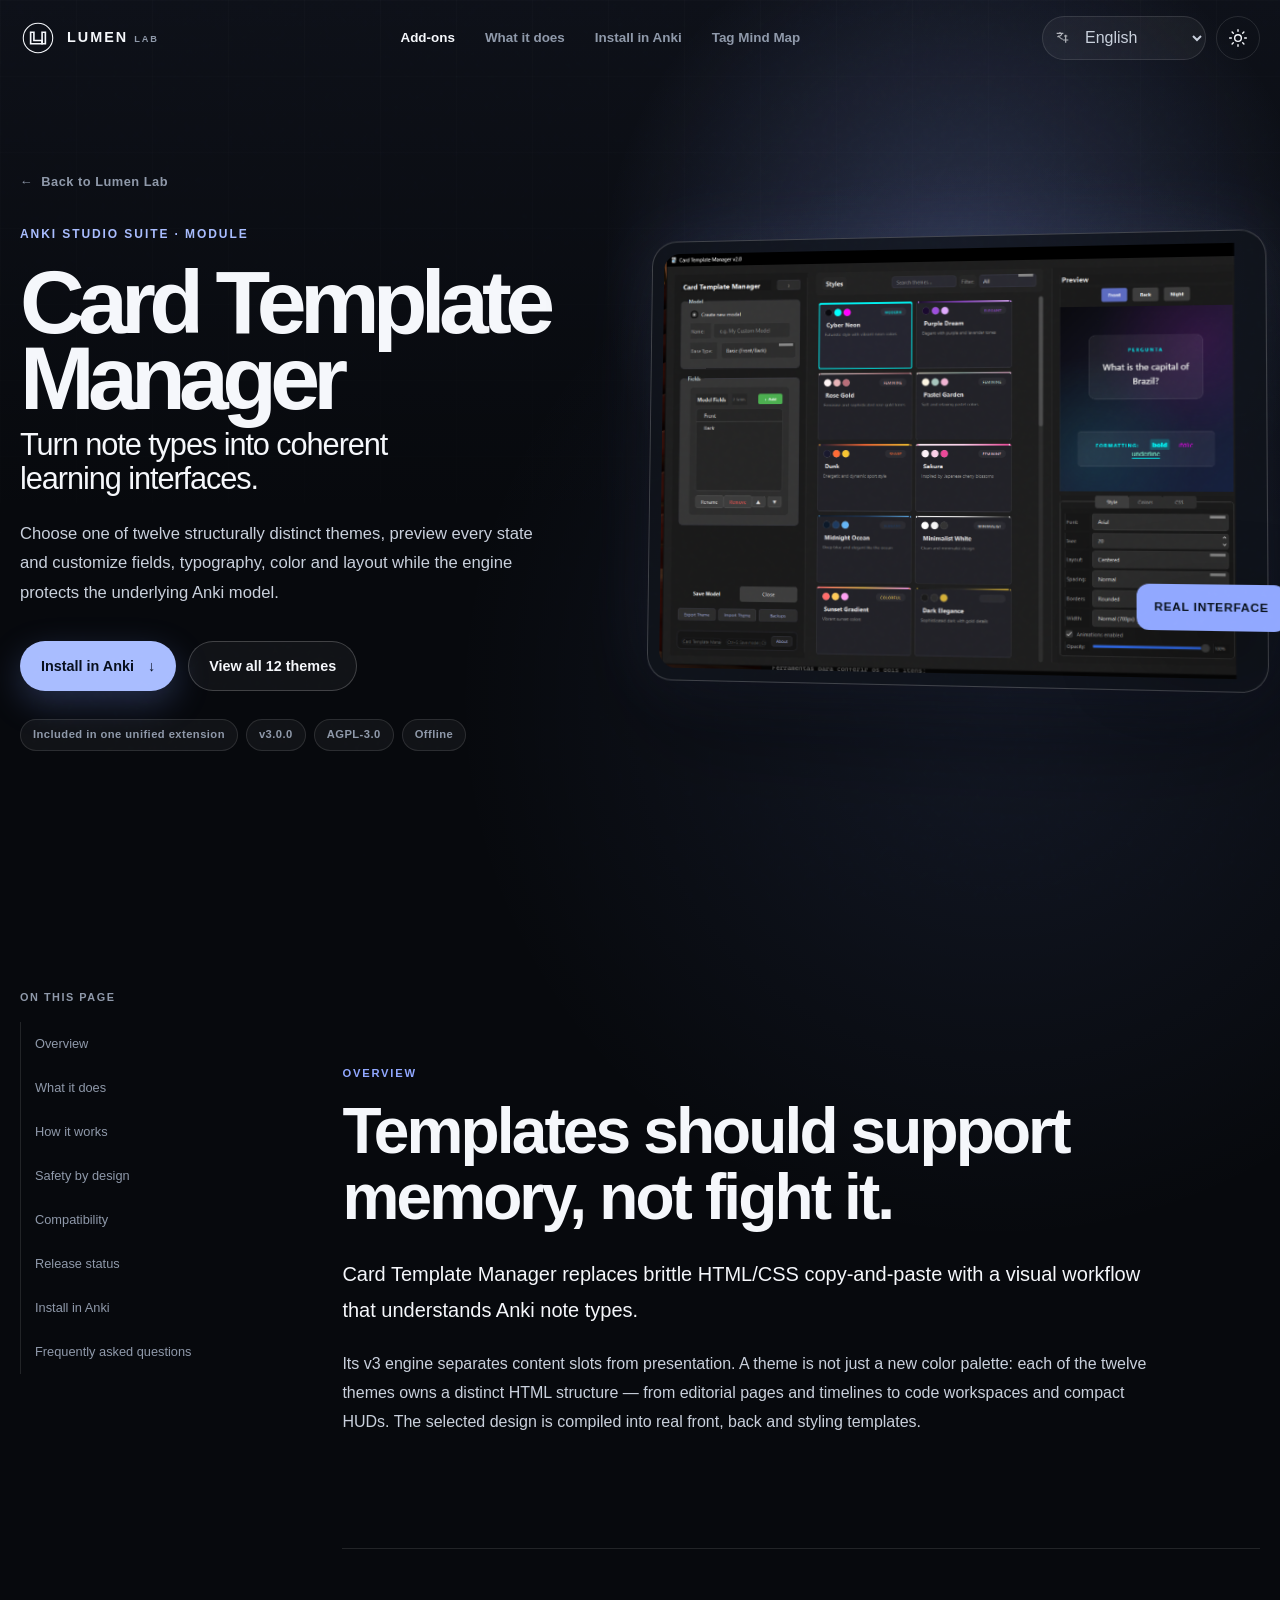
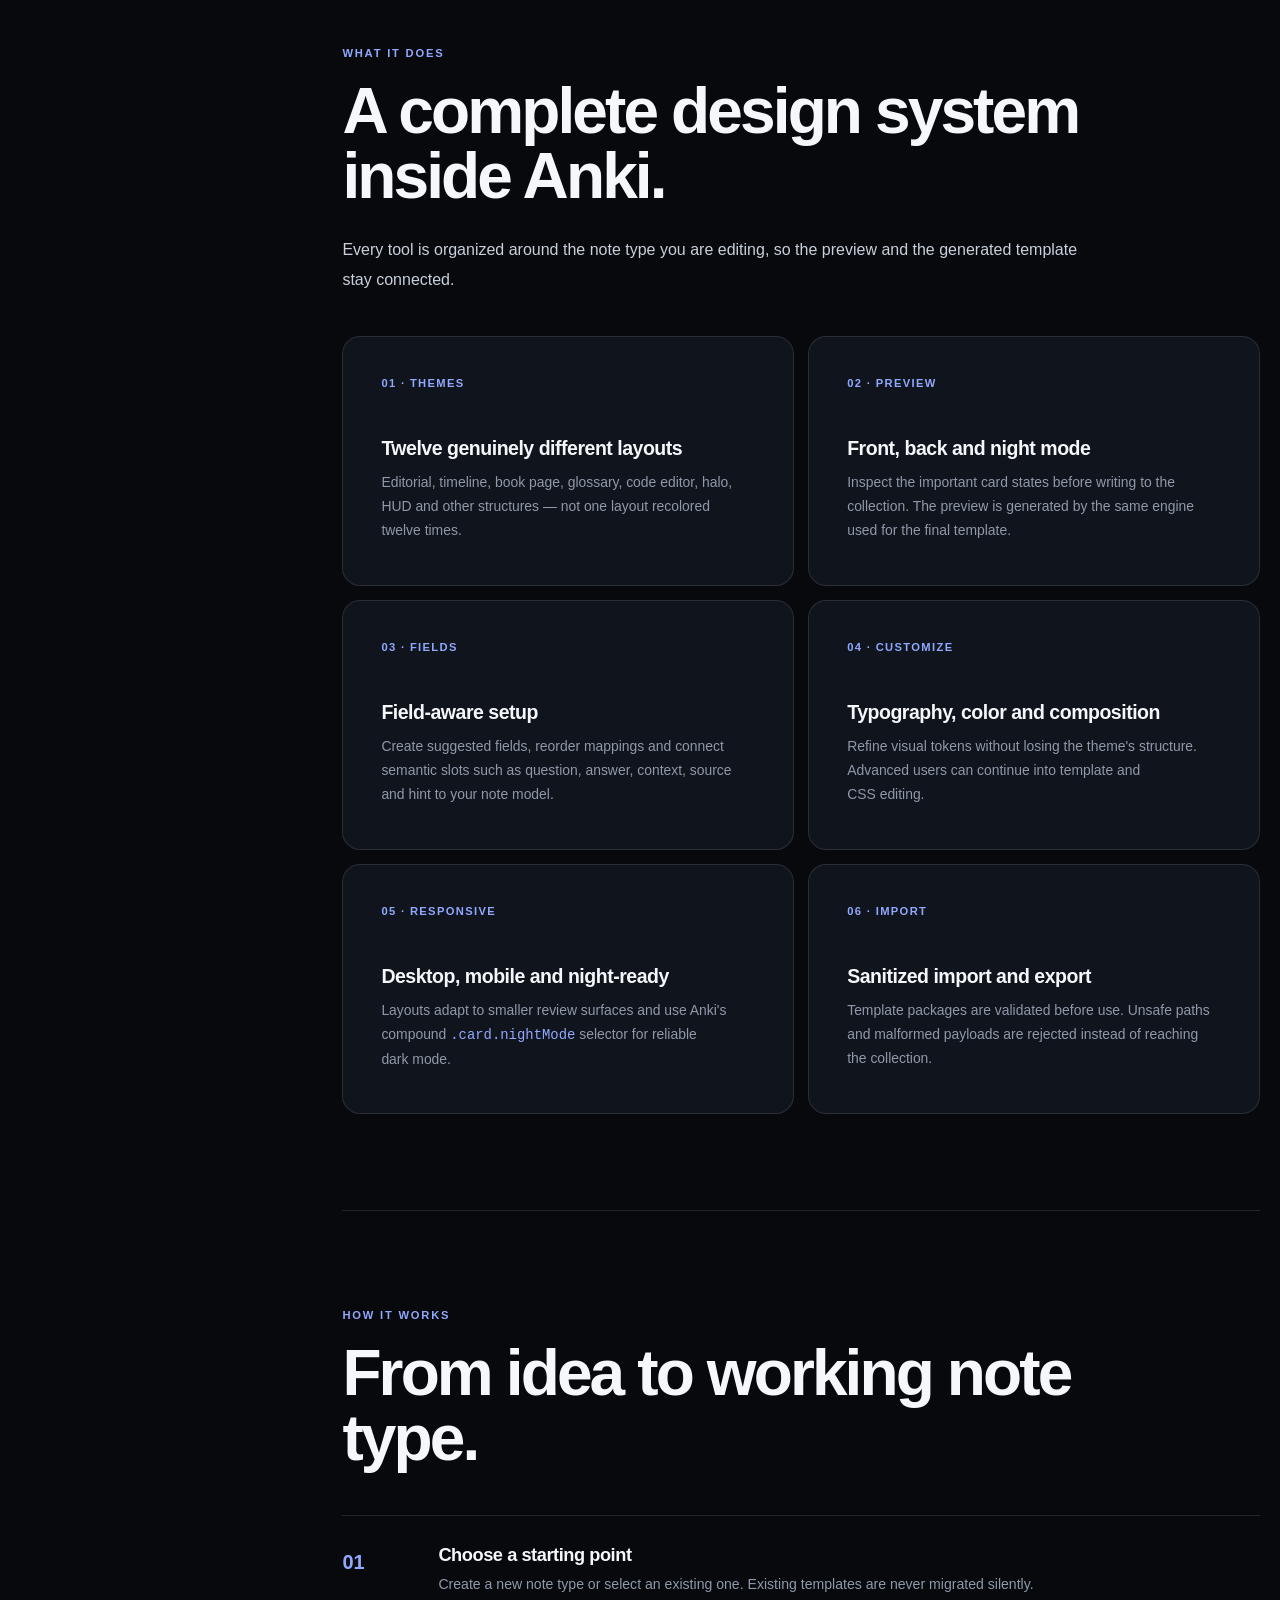
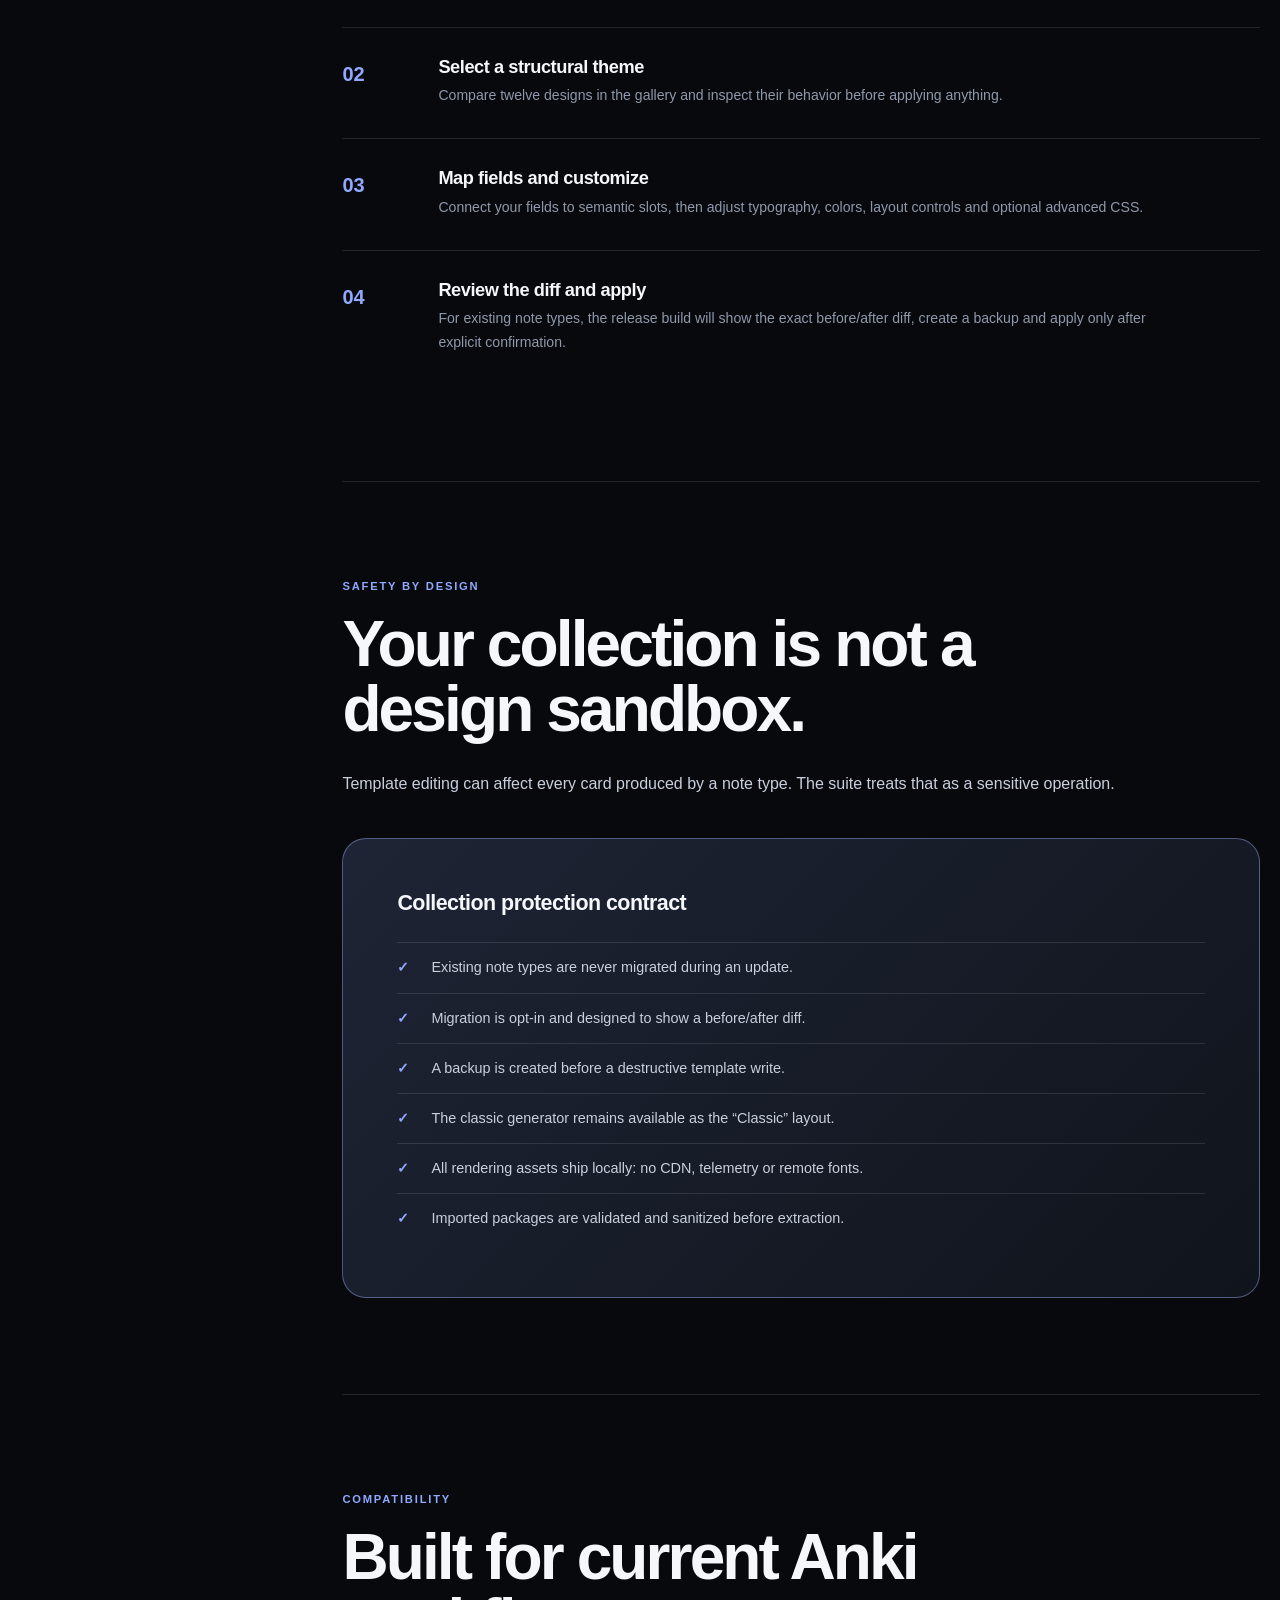
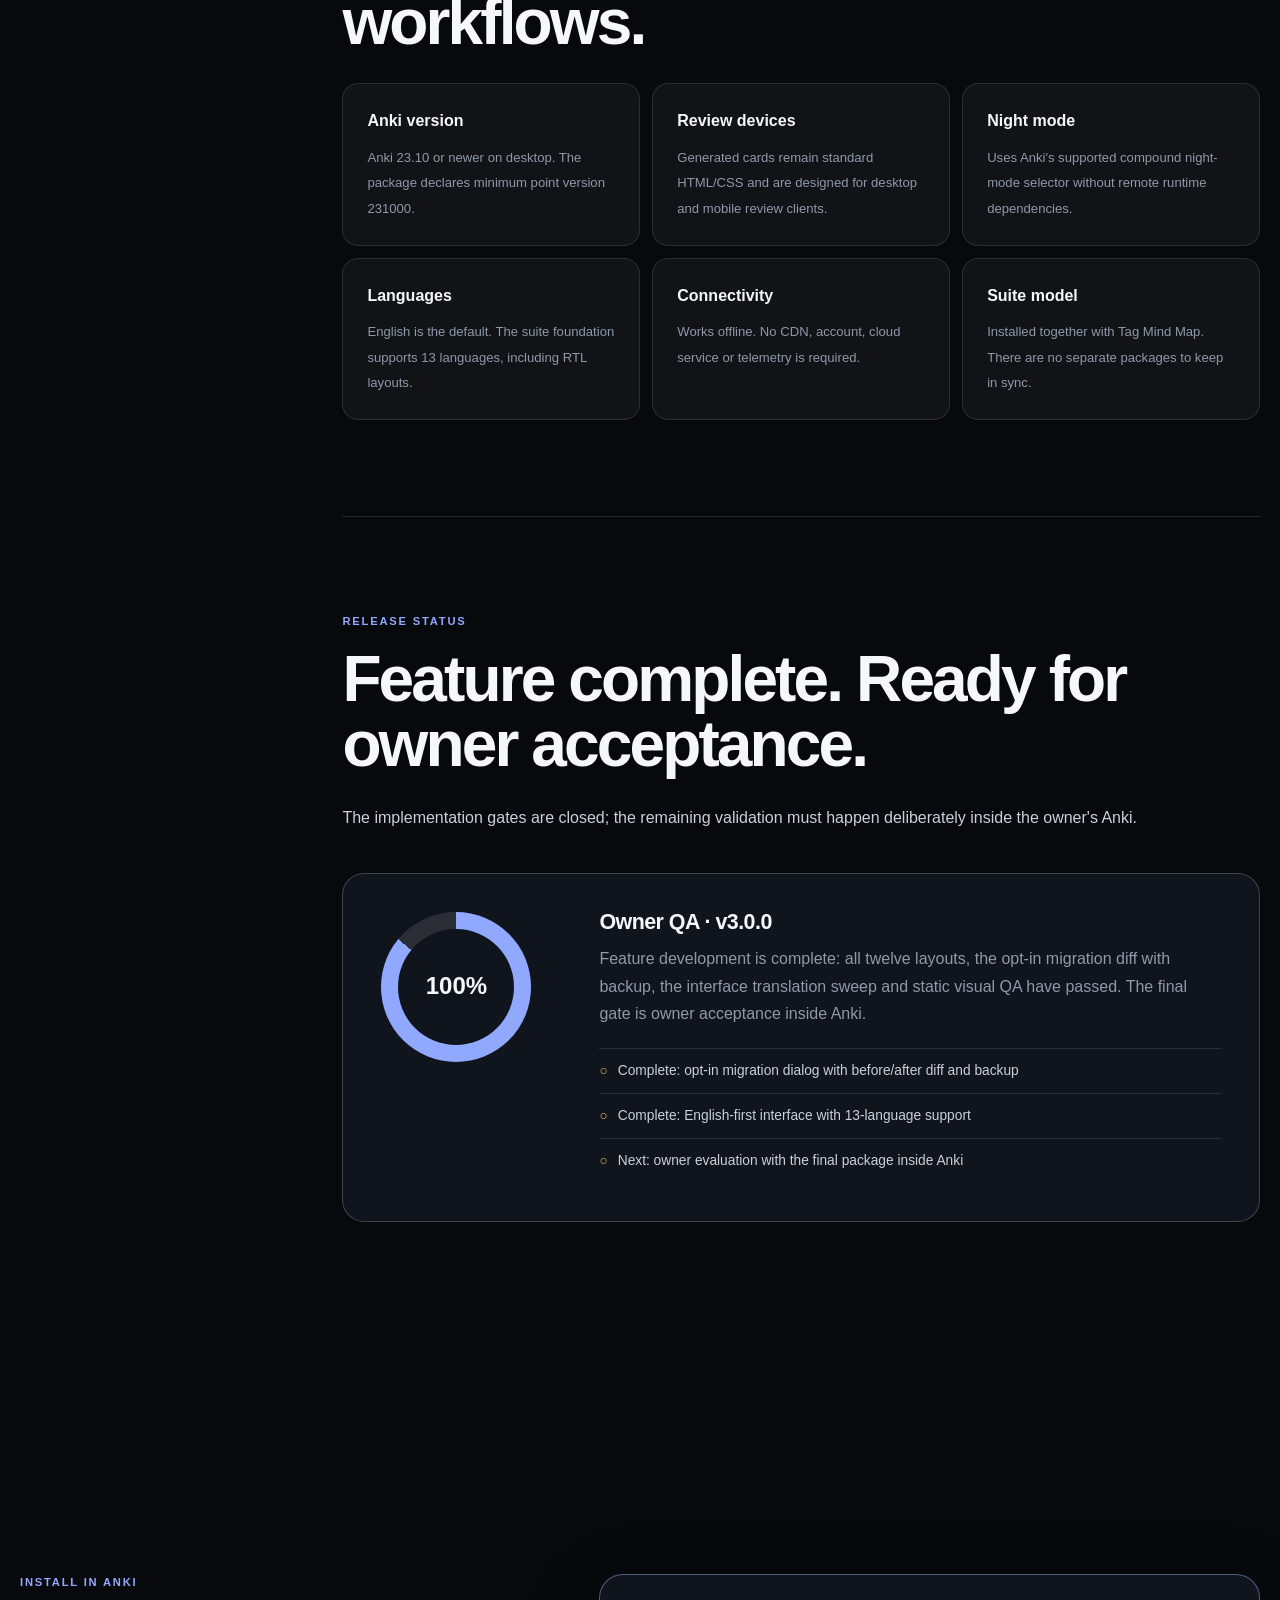
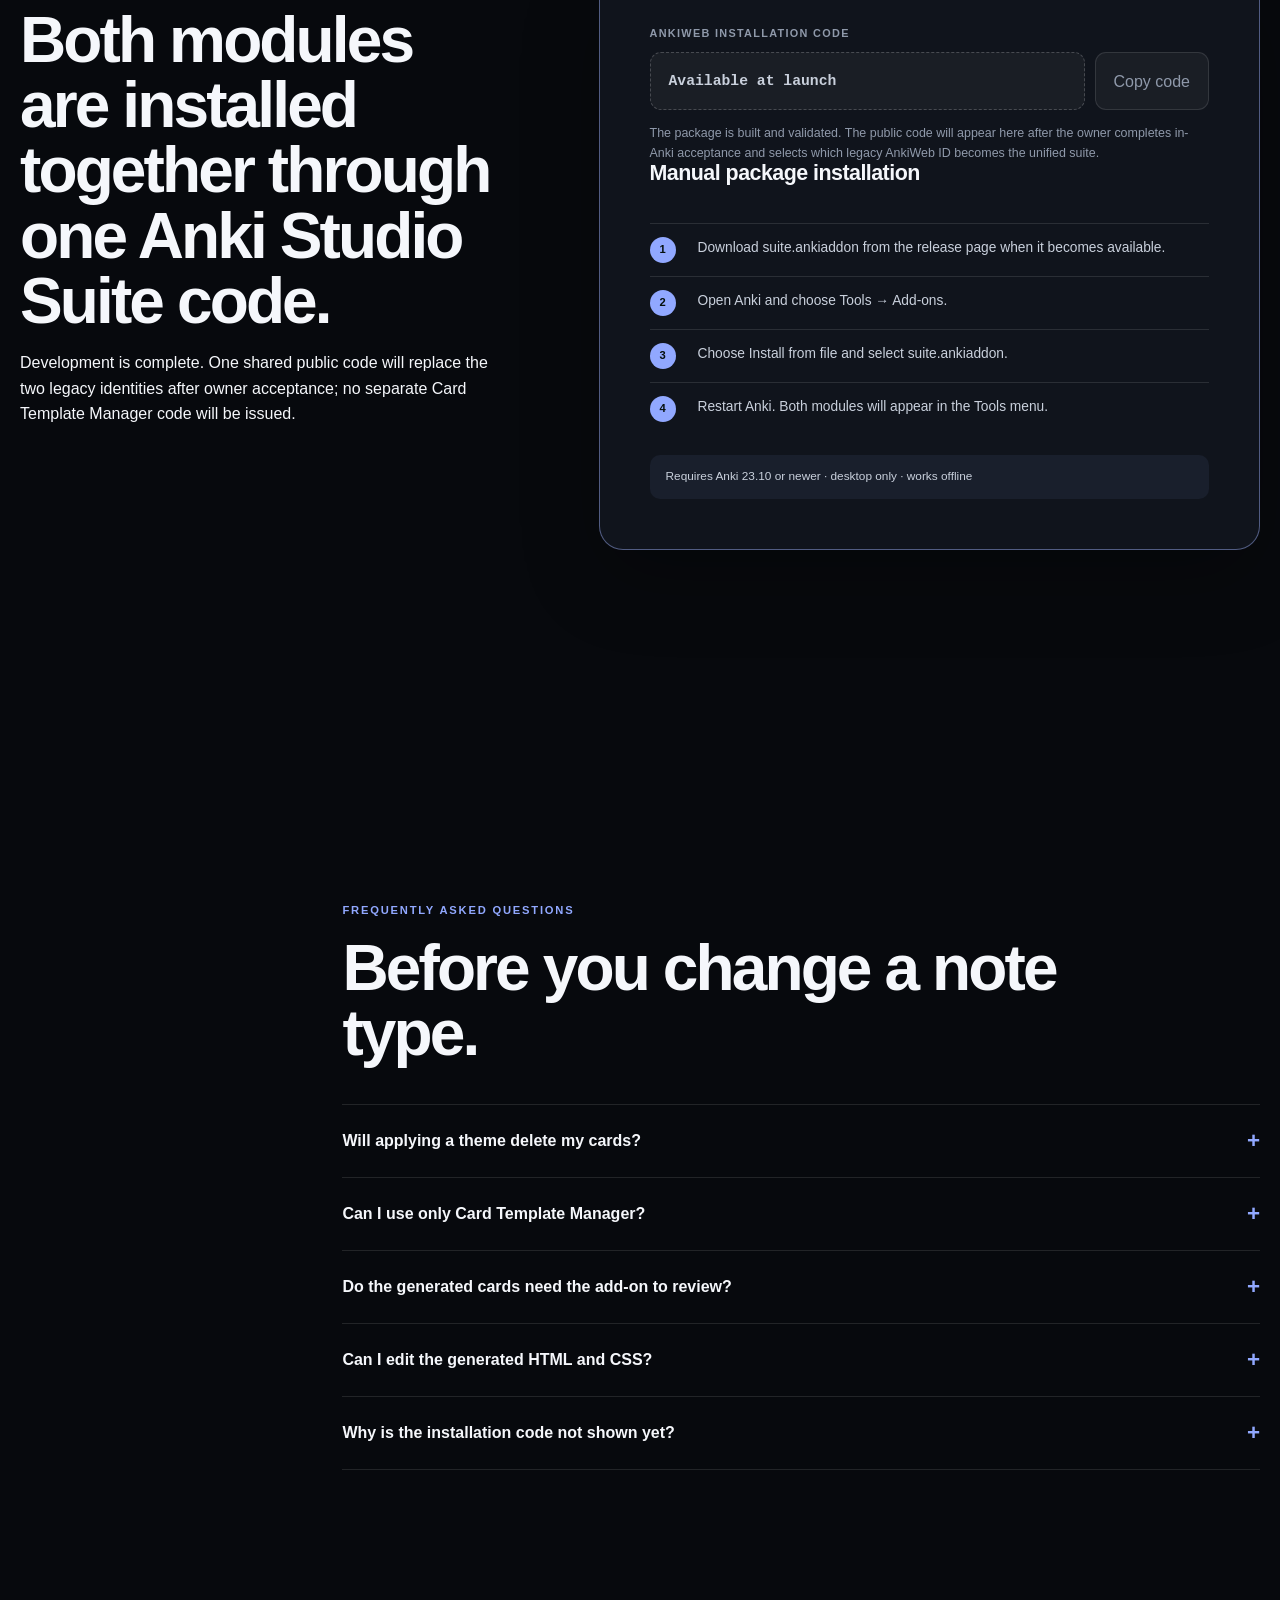
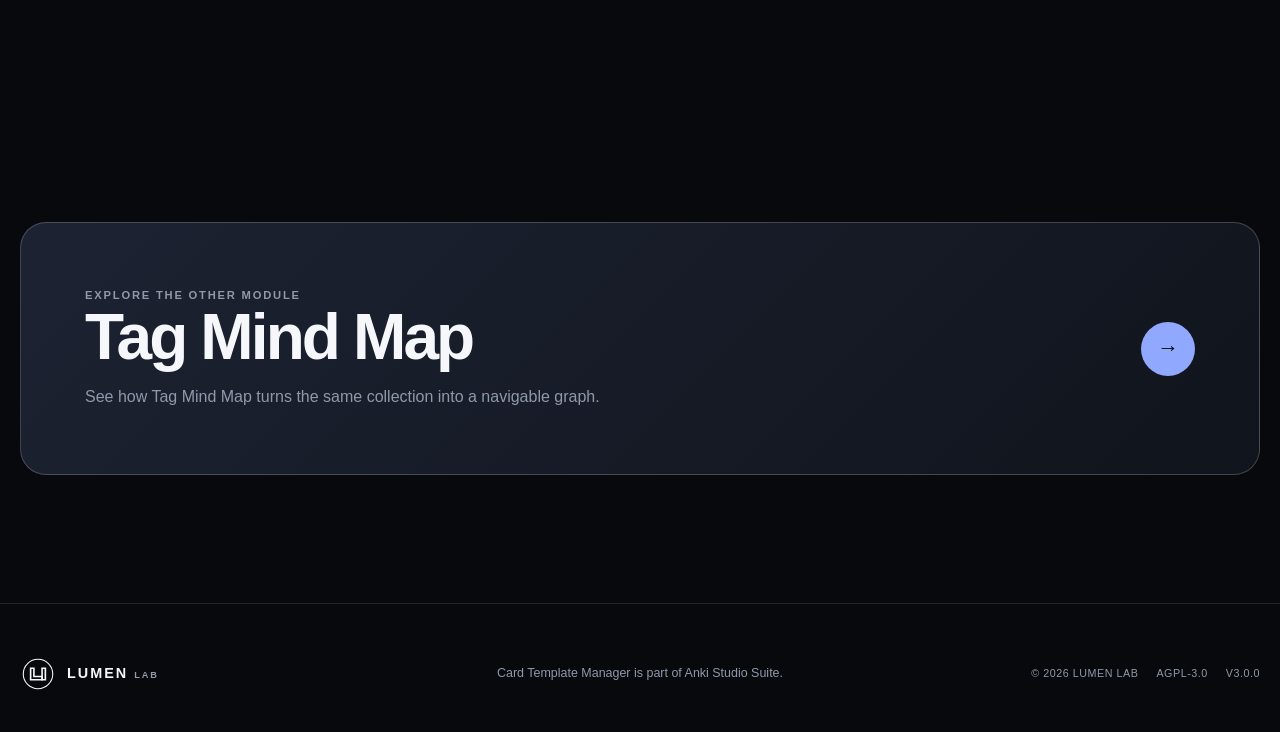
==== commit 3801095c: "docs: atualiza status final dos addons Co-Authored-By: Codex <codex@openai.com>" ====
--- a/addons/card-template-manager/index.html
+++ b/addons/card-template-manager/index.html
@@ -79,8 +79,8 @@
           </section>
 
           <section class="content-block" id="status">
-            <p class="content-kicker" data-i18n="addon.status">Release status</p><h2>Working software, transparent gates.</h2><p>The page distinguishes what already works from what still blocks public installation.</p>
-            <div class="status-panel"><div class="status-ring"><b>86%</b></div><div class="status-copy"><h3>Release candidate · v3.0.0</h3><p data-i18n="ctm.statusBody">The v3 engine and twelve themes are working and tested. Publication is waiting for the opt-in migration diff dialog, final interface translation sweep and visual QA inside Anki.</p><ul class="gate-list"><li>Opt-in migration dialog with before/after diff and backup</li><li>Final translation sweep across the desktop interface</li><li>Visual QA inside Anki with the user's explicit authorization</li></ul></div></div>
+            <p class="content-kicker" data-i18n="addon.status">Release status</p><h2>Feature complete. Ready for owner acceptance.</h2><p>The implementation gates are closed; the remaining validation must happen deliberately inside the owner's Anki.</p>
+            <div class="status-panel"><div class="status-ring"><b>100%</b></div><div class="status-copy"><h3>Owner QA · v3.0.0</h3><p data-i18n="ctm.releaseReady">Feature development is complete: all twelve layouts, the opt-in migration diff with backup, the interface translation sweep and static visual QA have passed. The final gate is owner acceptance inside Anki.</p><ul class="gate-list"><li>Complete: opt-in migration dialog with before/after diff and backup</li><li>Complete: English-first interface with 13-language support</li><li>Next: owner evaluation with the final package inside Anki</li></ul></div></div>
           </section>
         </div>
       </div>
@@ -88,13 +88,13 @@
 
     <section class="section install-section" id="install">
       <div class="page-shell install-grid">
-        <div><p class="content-kicker" data-i18n="install.title">Install in Anki</p><h2 data-i18n="install.lead">Both modules are installed together through one Anki Studio Suite code.</h2><p>The public installation route will appear here as soon as the unified package completes the remaining release gates. No separate Card Template Manager code will be issued.</p></div>
-        <div class="install-card"><label data-i18n="install.codeLabel">AnkiWeb installation code</label><div class="install-code-row"><code class="install-code" data-i18n="install.pending">Available at launch</code><button type="button" disabled data-i18n="install.copy" data-i18n-aria-label="install.disabled">Copy code</button></div><p class="install-note" data-i18n="install.codeNote">The final public ID has not been selected yet. We will publish it here after the unified suite passes the release gates.</p><h3 data-i18n="install.manualTitle">Manual package installation</h3><ol class="manual-steps"><li data-i18n="install.step1">Download suite.ankiaddon from the release page when it becomes available.</li><li data-i18n="install.step2">Open Anki and choose Tools → Add-ons.</li><li data-i18n="install.step3">Choose Install from file and select suite.ankiaddon.</li><li data-i18n="install.step4">Restart Anki. Both modules will appear in the Tools menu.</li></ol><div class="requirement-strip" data-i18n="install.requirement">Requires Anki 23.10 or newer · desktop only · works offline</div></div>
+        <div><p class="content-kicker" data-i18n="install.title">Install in Anki</p><h2 data-i18n="install.lead">Both modules are installed together through one Anki Studio Suite code.</h2><p>Development is complete. One shared public code will replace the two legacy identities after owner acceptance; no separate Card Template Manager code will be issued.</p></div>
+        <div class="install-card"><label data-i18n="install.codeLabel">AnkiWeb installation code</label><div class="install-code-row"><code class="install-code" data-i18n="install.pending">Available at launch</code><button type="button" disabled data-i18n="install.copy" data-i18n-aria-label="install.disabled">Copy code</button></div><p class="install-note" data-i18n="install.identityNote">The package is built and validated. The public code will appear here after the owner completes in-Anki acceptance and selects which legacy AnkiWeb ID becomes the unified suite.</p><h3 data-i18n="install.manualTitle">Manual package installation</h3><ol class="manual-steps"><li data-i18n="install.step1">Download suite.ankiaddon from the release page when it becomes available.</li><li data-i18n="install.step2">Open Anki and choose Tools → Add-ons.</li><li data-i18n="install.step3">Choose Install from file and select suite.ankiaddon.</li><li data-i18n="install.step4">Restart Anki. Both modules will appear in the Tools menu.</li></ol><div class="requirement-strip" data-i18n="install.requirement">Requires Anki 23.10 or newer · desktop only · works offline</div></div>
       </div>
     </section>
 
     <section class="section" id="faq">
-      <div class="page-shell detail-layout"><aside></aside><div class="detail-content"><div class="content-block"><p class="content-kicker" data-i18n="addon.faq">Frequently asked questions</p><h2>Before you change a note type.</h2><div class="faq-list"><details><summary>Will applying a theme delete my cards?</summary><p>No. Themes modify note-type templates and styling, not the notes themselves. Existing-type migration will still require an explicit diff review and backup before writing.</p></details><details><summary>Can I use only Card Template Manager?</summary><p>Yes. Both modules install together, but you can simply use the template manager and ignore the map. Combining them avoids duplicated infrastructure and version conflicts.</p></details><details><summary>Do the generated cards need the add-on to review?</summary><p>The output is standard Anki HTML and CSS. Normal card review does not depend on a cloud service or a CDN.</p></details><details><summary>Can I edit the generated HTML and CSS?</summary><p>Yes. The visual system accelerates setup, while advanced editing remains available for users who need custom behavior.</p></details><details><summary>Why is the installation code not shown yet?</summary><p>The two original add-ons are now one suite, and the final AnkiWeb identity must be chosen before publication. Displaying an old or invented ID would install the wrong package.</p></details></div></div></div></div>
+      <div class="page-shell detail-layout"><aside></aside><div class="detail-content"><div class="content-block"><p class="content-kicker" data-i18n="addon.faq">Frequently asked questions</p><h2>Before you change a note type.</h2><div class="faq-list"><details><summary>Will applying a theme delete my cards?</summary><p>No. Themes modify note-type templates and styling, not the notes themselves. Existing-type migration opens an explicit before/after diff, requires your confirmation and creates a backup before writing.</p></details><details><summary>Can I use only Card Template Manager?</summary><p>Yes. Both modules install together, but you can simply use the template manager and ignore the map. Combining them avoids duplicated infrastructure and version conflicts.</p></details><details><summary>Do the generated cards need the add-on to review?</summary><p>The output is standard Anki HTML and CSS. Normal card review does not depend on a cloud service or a CDN.</p></details><details><summary>Can I edit the generated HTML and CSS?</summary><p>Yes. The visual system accelerates setup, while advanced editing remains available for users who need custom behavior.</p></details><details><summary>Why is the installation code not shown yet?</summary><p>The two original add-ons are now one suite, and the final AnkiWeb identity must be chosen before publication. Displaying an old or invented ID would install the wrong package.</p></details></div></div></div></div>
     </section>
 
     <section class="section"><div class="page-shell"><a class="other-addon" href="../tag-mind-map/"><div><p class="content-kicker" data-i18n="addon.other">Explore the other module</p><h2>Tag Mind Map</h2><p data-i18n="ctm.otherBody">See how Tag Mind Map turns the same collection into a navigable graph.</p></div><span aria-hidden="true">→</span></a></div></section>
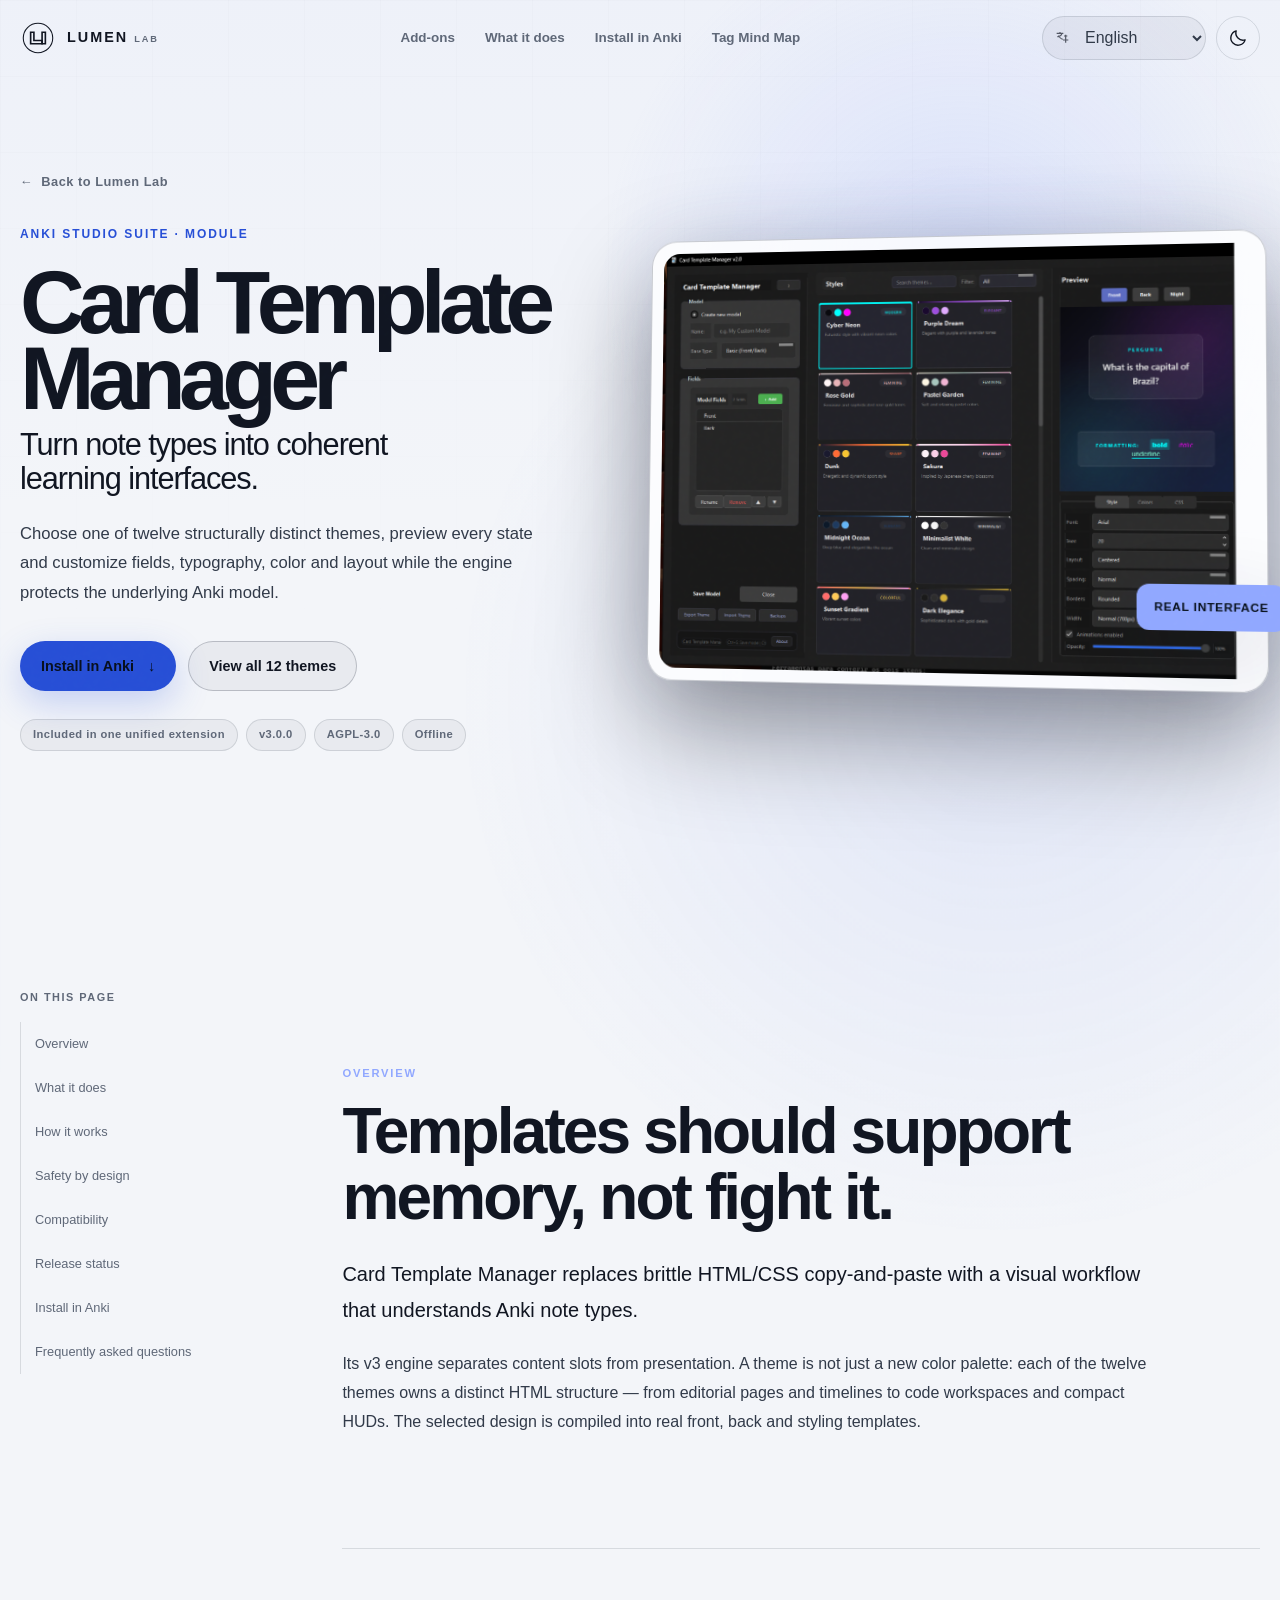
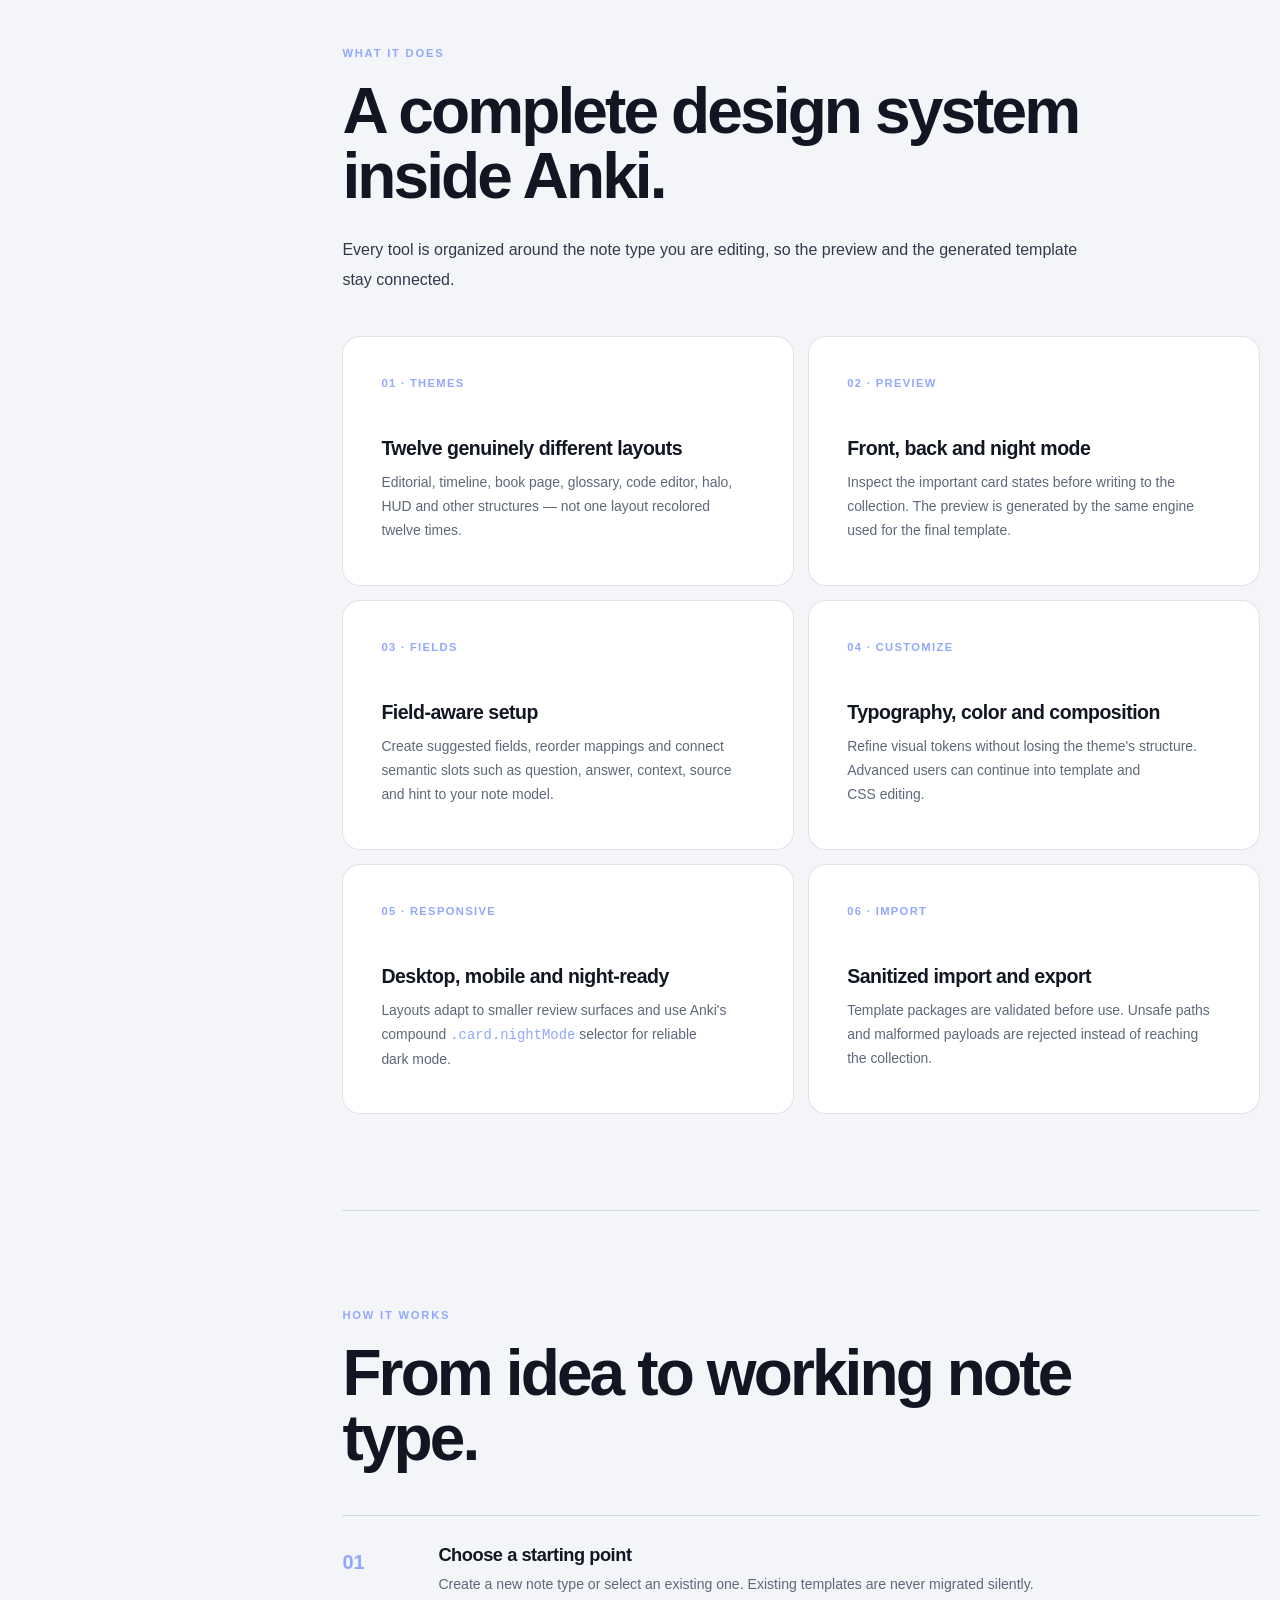
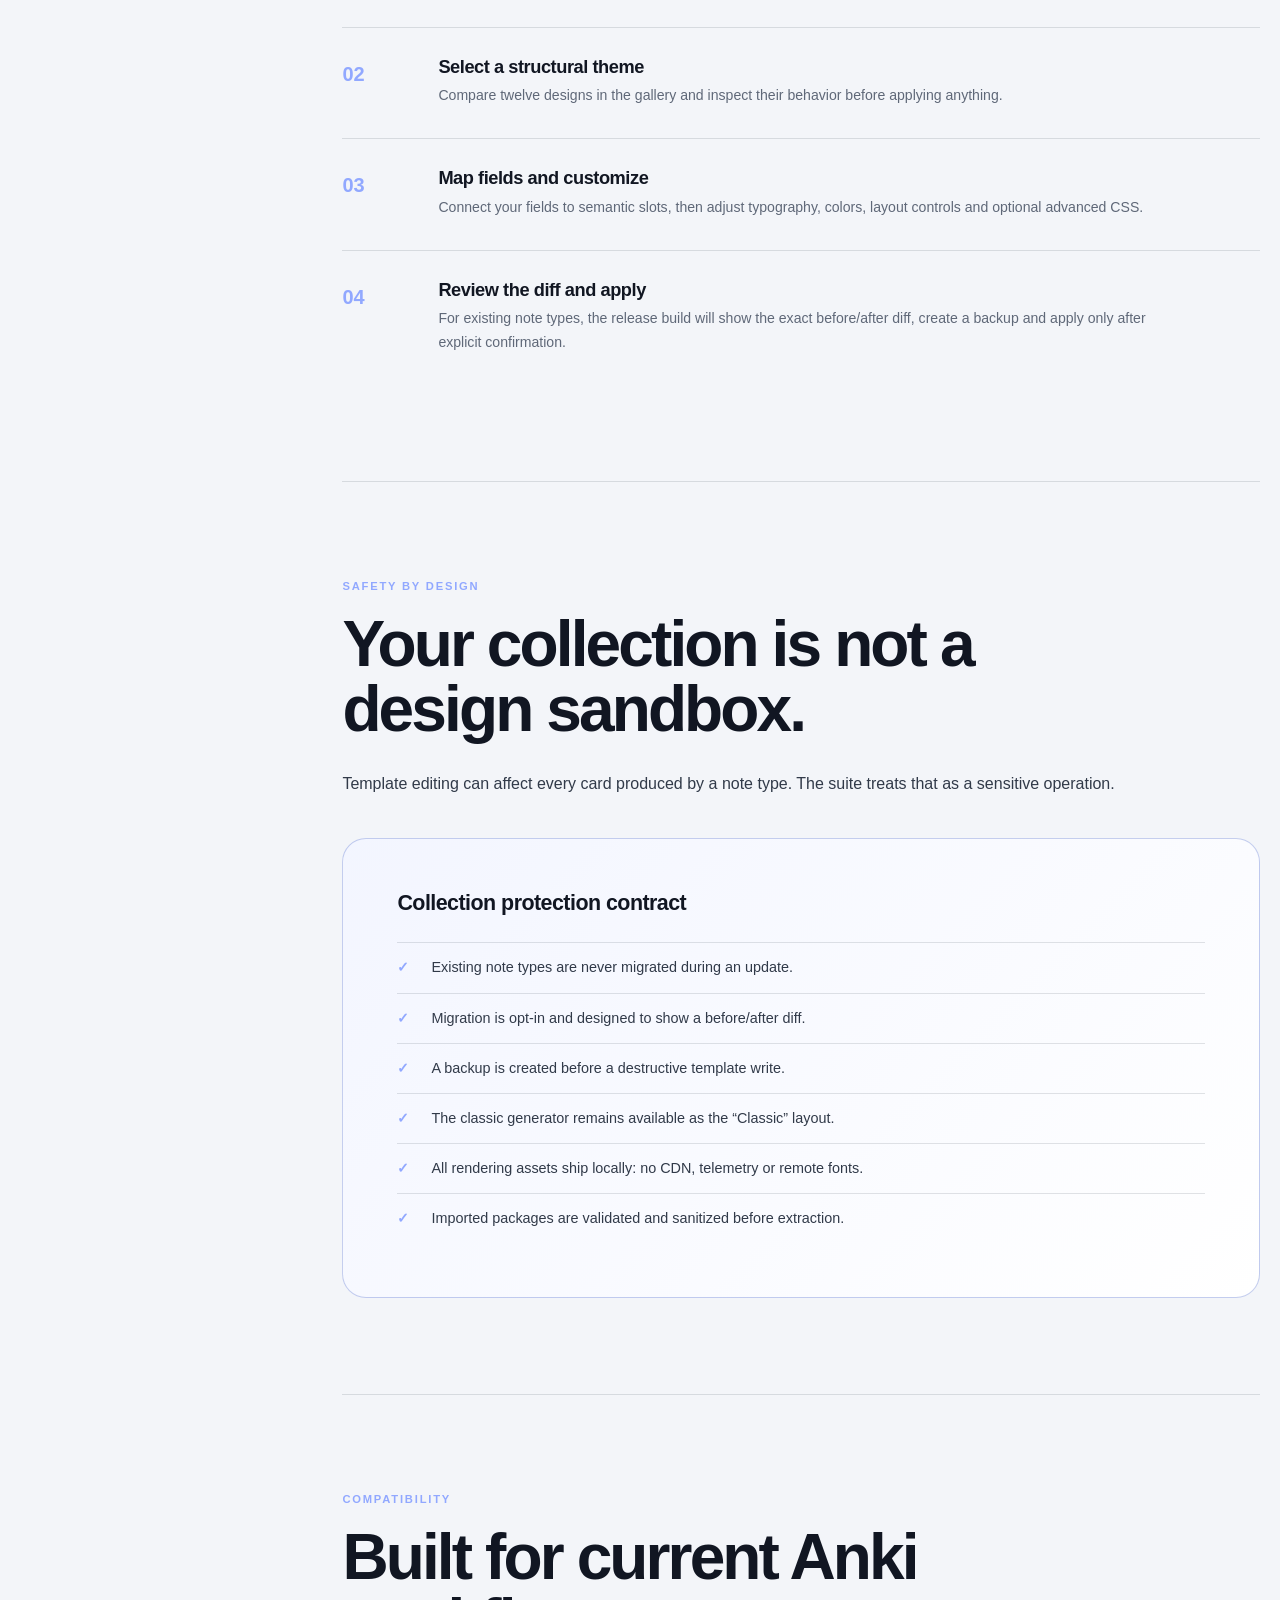
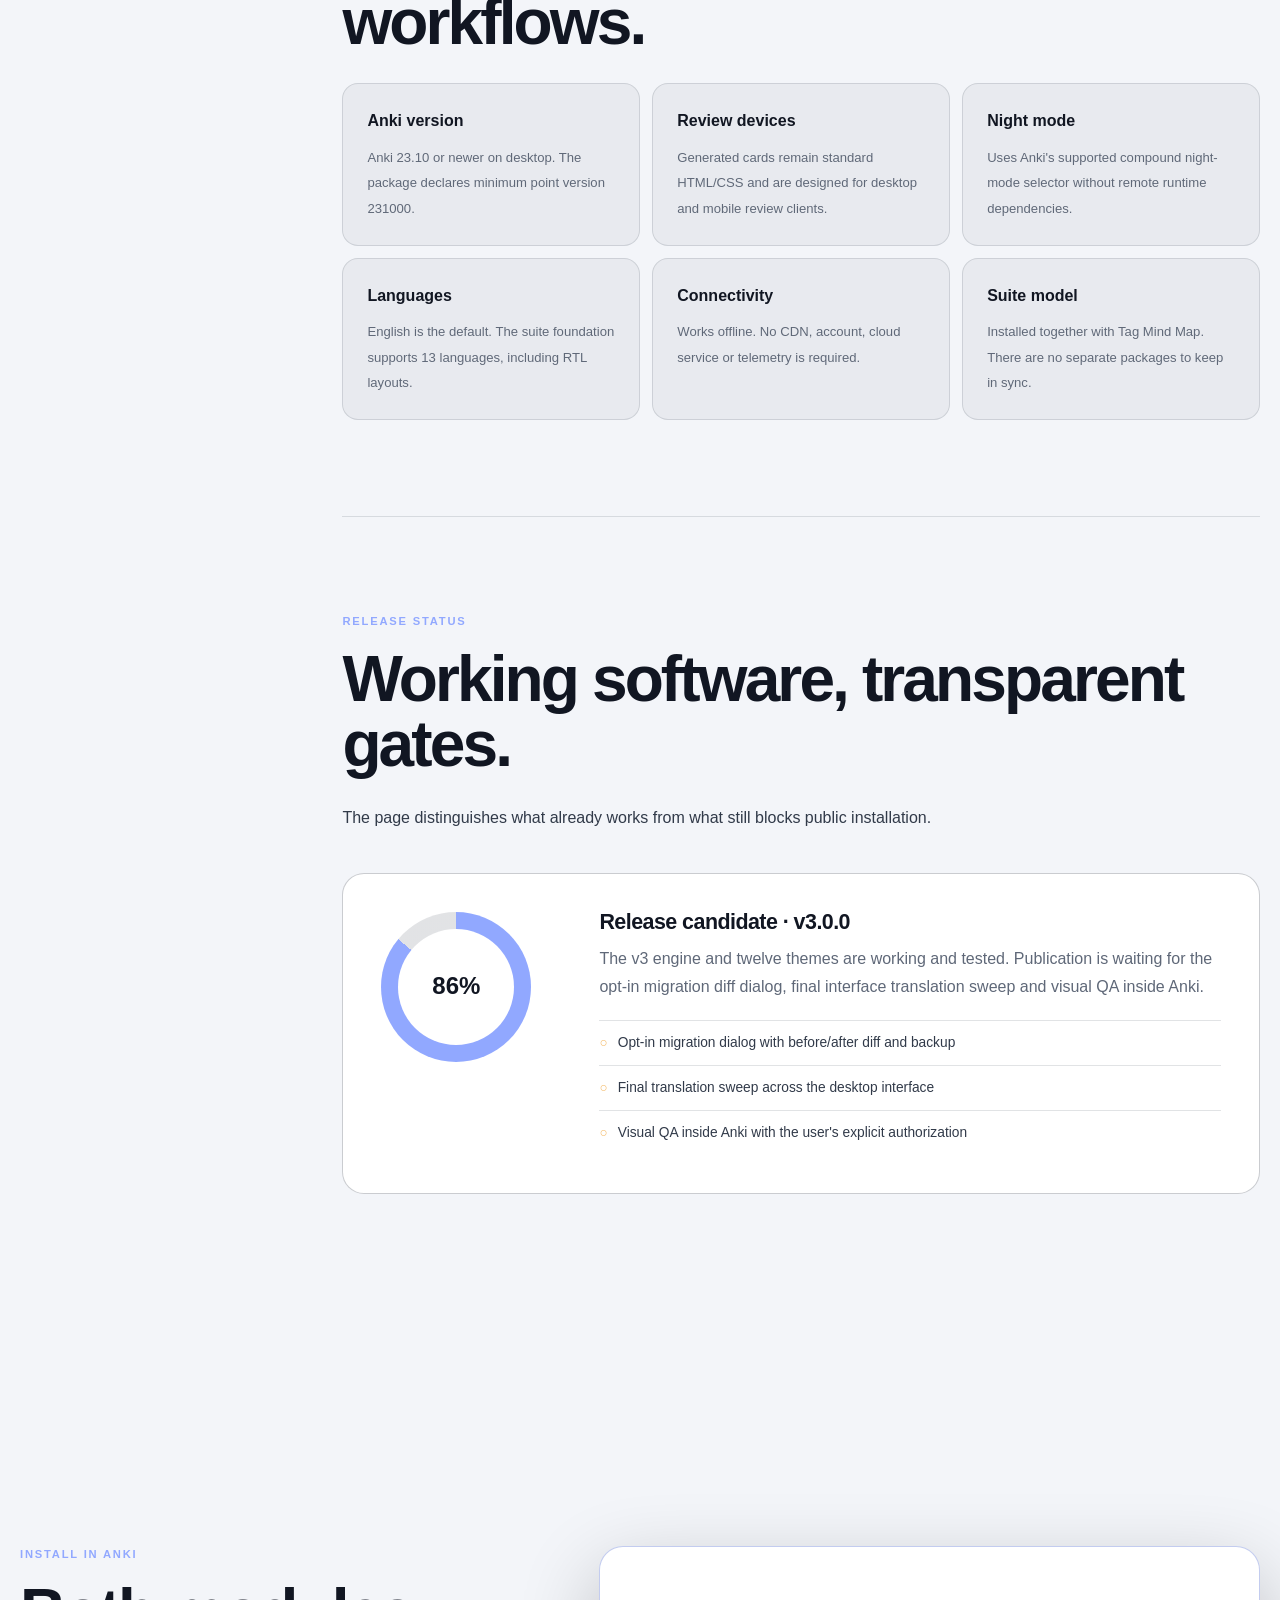
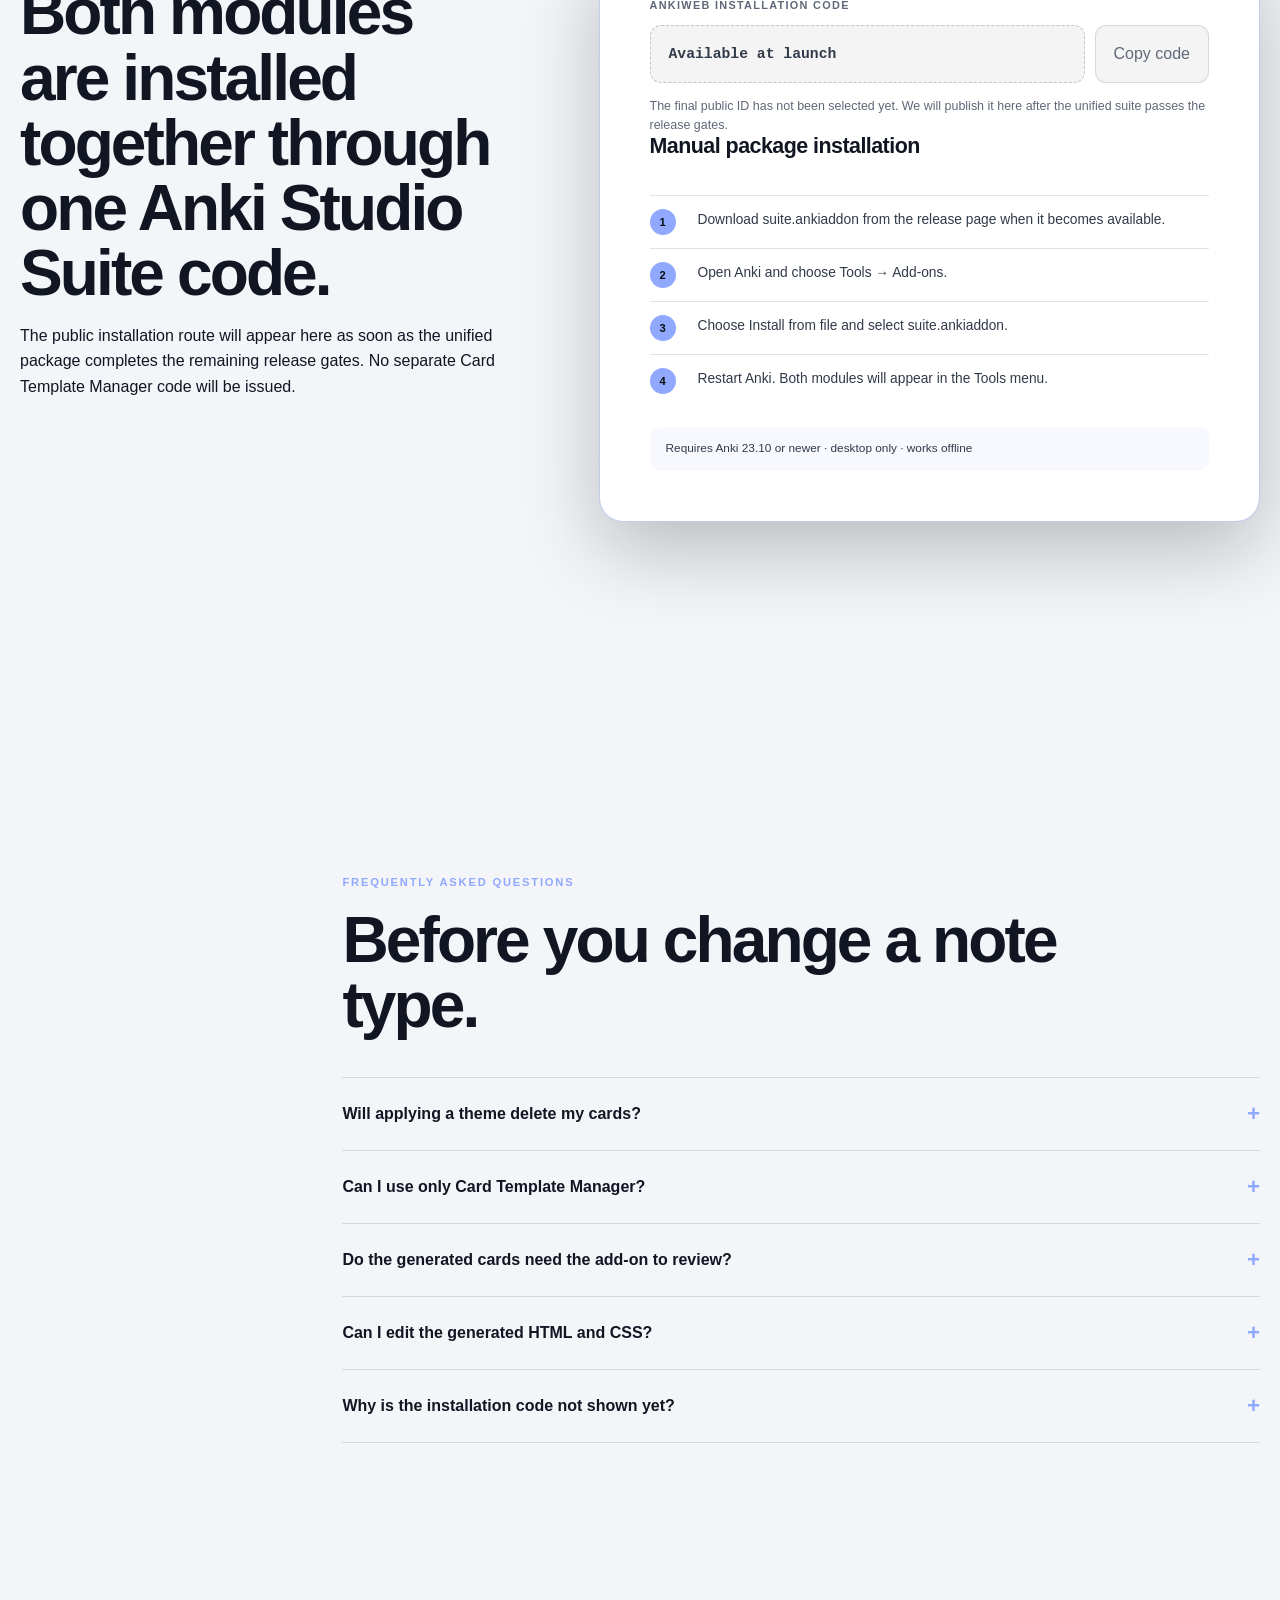
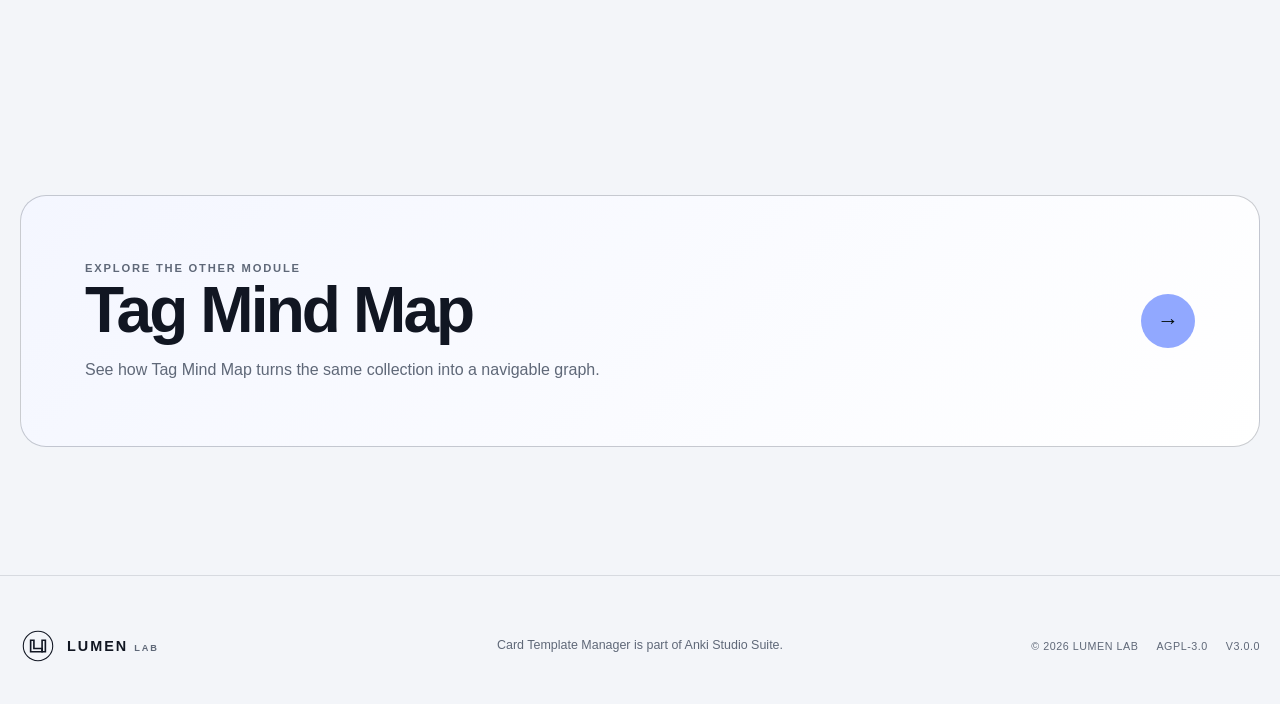
==== commit 00e5ddc8: "feat(site): catalogo i18n, tema unificado, OG/manifest e showcase atualizado Sincronizado do diretor" ====
--- a/addons/card-template-manager/index.html
+++ b/addons/card-template-manager/index.html
@@ -7,12 +7,16 @@
   <meta name="description" content="Card Template Manager for Anki: twelve distinctive themes, live previews, safe customization and a modern template engine inside Anki Studio Suite.">
   <meta name="color-scheme" content="dark light">
   <meta property="og:type" content="website"><meta property="og:title" content="Card Template Manager — Lumen Lab"><meta property="og:description" content="Design coherent, responsive and night-mode-ready Anki cards without fragile copy-and-paste.">
+  <meta property="og:url" content="https://skarl007.github.io/Lumen-Lab/addons/card-template-manager/">
+  <meta property="og:image" content="https://skarl007.github.io/Lumen-Lab/screenshots/03-card-template-manager.png">
+  <meta name="twitter:card" content="summary_large_image">
   <title>Card Template Manager — Lumen Lab</title>
   <script>document.documentElement.classList.add("js");</script>
   <link rel="canonical" href="https://skarl007.github.io/Lumen-Lab/addons/card-template-manager/">
   <link rel="icon" href="../../assets/favicon.svg" type="image/svg+xml">
+  <link rel="manifest" href="../../site.webmanifest">
   <link rel="stylesheet" href="../../assets/site.css"><link rel="stylesheet" href="../../assets/addon-page.css">
-  <script src="../../data/locales.js" defer></script><script src="../../assets/i18n.js" defer></script><script src="../../assets/addon-page.js" defer></script>
+  <script src="../../data/locales.js" defer></script><script src="../../assets/i18n.js" defer></script><script src="../../assets/theme.js" defer></script><script src="../../assets/addon-page.js" defer></script>
 </head>
 <body class="theme-blue" data-page="ctm">
   <a class="skip-link" href="#content" data-i18n="common.skip">Skip to content</a>
@@ -20,7 +24,7 @@
     <div class="nav-shell">
       <a class="brand" href="../../" aria-label="Lumen Lab — home"><svg class="brand-mark" viewBox="0 0 44 44" aria-hidden="true"><circle cx="22" cy="22" r="18"></circle><path d="M13 29V15h4v10h10v4H13Z"></path><path d="M27 15h4v14h-4z"></path></svg><span class="brand-type">LUMEN <small>LAB</small></span></a>
       <button class="menu-toggle icon-button" type="button" aria-label="Open menu" aria-controls="site-nav" aria-expanded="false" data-menu-toggle><svg viewBox="0 0 24 24" aria-hidden="true"><path d="M4 7h16M4 12h16M4 17h16"></path></svg></button>
-      <nav class="site-nav" id="site-nav" aria-label="Primary navigation" data-nav><a href="../../#add-ons" aria-current="page" data-i18n="nav.addons">Add-ons</a><a href="#capabilities" data-i18n="addon.capabilities">What it does</a><a href="#install" data-i18n="install.title">Install in Anki</a><a href="../tag-mind-map/">Tag Mind Map</a></nav>
+      <nav class="site-nav" id="site-nav" aria-label="Primary navigation" data-nav><a href="../../#add-ons" data-i18n="nav.addons">Add-ons</a><a href="#capabilities" data-i18n="addon.capabilities">What it does</a><a href="#install" data-i18n="install.title">Install in Anki</a><a href="../tag-mind-map/">Tag Mind Map</a></nav>
       <div class="nav-actions"><label class="language-control"><span class="sr-only" data-i18n="common.language">Language</span><select data-language-select aria-label="Language"></select></label><button class="theme-toggle icon-button" type="button" aria-label="Switch color theme" data-theme-toggle><svg class="theme-icon theme-icon-sun" viewBox="0 0 24 24" aria-hidden="true"><circle cx="12" cy="12" r="4"></circle><path d="M12 2v2M12 20v2M4.93 4.93l1.42 1.42M17.66 17.66l1.41 1.41M2 12h2M20 12h2M4.93 19.07l1.42-1.42M17.66 6.34l1.41-1.41"></path></svg><svg class="theme-icon theme-icon-moon" viewBox="0 0 24 24" aria-hidden="true"><path d="M20.5 14.2A8.6 8.6 0 0 1 9.8 3.5 8.7 8.7 0 1 0 20.5 14.2Z"></path></svg></button></div>
     </div>
   </header>
@@ -79,8 +83,8 @@
           </section>
 
           <section class="content-block" id="status">
-            <p class="content-kicker" data-i18n="addon.status">Release status</p><h2>Feature complete. Ready for owner acceptance.</h2><p>The implementation gates are closed; the remaining validation must happen deliberately inside the owner's Anki.</p>
-            <div class="status-panel"><div class="status-ring"><b>100%</b></div><div class="status-copy"><h3>Owner QA · v3.0.0</h3><p data-i18n="ctm.releaseReady">Feature development is complete: all twelve layouts, the opt-in migration diff with backup, the interface translation sweep and static visual QA have passed. The final gate is owner acceptance inside Anki.</p><ul class="gate-list"><li>Complete: opt-in migration dialog with before/after diff and backup</li><li>Complete: English-first interface with 13-language support</li><li>Next: owner evaluation with the final package inside Anki</li></ul></div></div>
+            <p class="content-kicker" data-i18n="addon.status">Release status</p><h2>Working software, transparent gates.</h2><p>The page distinguishes what already works from what still blocks public installation.</p>
+            <div class="status-panel"><div class="status-ring"><b>86%</b></div><div class="status-copy"><h3>Release candidate · v3.0.0</h3><p data-i18n="ctm.statusBody">The v3 engine and twelve themes are working and tested. Publication is waiting for the opt-in migration diff dialog, final interface translation sweep and visual QA inside Anki.</p><ul class="gate-list"><li>Opt-in migration dialog with before/after diff and backup</li><li>Final translation sweep across the desktop interface</li><li>Visual QA inside Anki with the user's explicit authorization</li></ul></div></div>
           </section>
         </div>
       </div>
@@ -88,13 +92,13 @@
 
     <section class="section install-section" id="install">
       <div class="page-shell install-grid">
-        <div><p class="content-kicker" data-i18n="install.title">Install in Anki</p><h2 data-i18n="install.lead">Both modules are installed together through one Anki Studio Suite code.</h2><p>Development is complete. One shared public code will replace the two legacy identities after owner acceptance; no separate Card Template Manager code will be issued.</p></div>
-        <div class="install-card"><label data-i18n="install.codeLabel">AnkiWeb installation code</label><div class="install-code-row"><code class="install-code" data-i18n="install.pending">Available at launch</code><button type="button" disabled data-i18n="install.copy" data-i18n-aria-label="install.disabled">Copy code</button></div><p class="install-note" data-i18n="install.identityNote">The package is built and validated. The public code will appear here after the owner completes in-Anki acceptance and selects which legacy AnkiWeb ID becomes the unified suite.</p><h3 data-i18n="install.manualTitle">Manual package installation</h3><ol class="manual-steps"><li data-i18n="install.step1">Download suite.ankiaddon from the release page when it becomes available.</li><li data-i18n="install.step2">Open Anki and choose Tools → Add-ons.</li><li data-i18n="install.step3">Choose Install from file and select suite.ankiaddon.</li><li data-i18n="install.step4">Restart Anki. Both modules will appear in the Tools menu.</li></ol><div class="requirement-strip" data-i18n="install.requirement">Requires Anki 23.10 or newer · desktop only · works offline</div></div>
+        <div><p class="content-kicker" data-i18n="install.title">Install in Anki</p><h2 data-i18n="install.lead">Both modules are installed together through one Anki Studio Suite code.</h2><p>The public installation route will appear here as soon as the unified package completes the remaining release gates. No separate Card Template Manager code will be issued.</p></div>
+        <div class="install-card"><label data-i18n="install.codeLabel">AnkiWeb installation code</label><div class="install-code-row"><code class="install-code" data-i18n="install.pending">Available at launch</code><button type="button" disabled data-i18n="install.copy" data-i18n-aria-label="install.disabled">Copy code</button></div><p class="install-note" data-i18n="install.codeNote">The final public ID has not been selected yet. We will publish it here after the unified suite passes the release gates.</p><h3 data-i18n="install.manualTitle">Manual package installation</h3><ol class="manual-steps"><li data-i18n="install.step1">Download suite.ankiaddon from the release page when it becomes available.</li><li data-i18n="install.step2">Open Anki and choose Tools → Add-ons.</li><li data-i18n="install.step3">Choose Install from file and select suite.ankiaddon.</li><li data-i18n="install.step4">Restart Anki. Both modules will appear in the Tools menu.</li></ol><div class="requirement-strip" data-i18n="install.requirement">Requires Anki 23.10 or newer · desktop only · works offline</div></div>
       </div>
     </section>
 
     <section class="section" id="faq">
-      <div class="page-shell detail-layout"><aside></aside><div class="detail-content"><div class="content-block"><p class="content-kicker" data-i18n="addon.faq">Frequently asked questions</p><h2>Before you change a note type.</h2><div class="faq-list"><details><summary>Will applying a theme delete my cards?</summary><p>No. Themes modify note-type templates and styling, not the notes themselves. Existing-type migration opens an explicit before/after diff, requires your confirmation and creates a backup before writing.</p></details><details><summary>Can I use only Card Template Manager?</summary><p>Yes. Both modules install together, but you can simply use the template manager and ignore the map. Combining them avoids duplicated infrastructure and version conflicts.</p></details><details><summary>Do the generated cards need the add-on to review?</summary><p>The output is standard Anki HTML and CSS. Normal card review does not depend on a cloud service or a CDN.</p></details><details><summary>Can I edit the generated HTML and CSS?</summary><p>Yes. The visual system accelerates setup, while advanced editing remains available for users who need custom behavior.</p></details><details><summary>Why is the installation code not shown yet?</summary><p>The two original add-ons are now one suite, and the final AnkiWeb identity must be chosen before publication. Displaying an old or invented ID would install the wrong package.</p></details></div></div></div></div>
+      <div class="page-shell detail-layout"><aside></aside><div class="detail-content"><div class="content-block"><p class="content-kicker" data-i18n="addon.faq">Frequently asked questions</p><h2>Before you change a note type.</h2><div class="faq-list"><details><summary>Will applying a theme delete my cards?</summary><p>No. Themes modify note-type templates and styling, not the notes themselves. Existing-type migration will still require an explicit diff review and backup before writing.</p></details><details><summary>Can I use only Card Template Manager?</summary><p>Yes. Both modules install together, but you can simply use the template manager and ignore the map. Combining them avoids duplicated infrastructure and version conflicts.</p></details><details><summary>Do the generated cards need the add-on to review?</summary><p>The output is standard Anki HTML and CSS. Normal card review does not depend on a cloud service or a CDN.</p></details><details><summary>Can I edit the generated HTML and CSS?</summary><p>Yes. The visual system accelerates setup, while advanced editing remains available for users who need custom behavior.</p></details><details><summary>Why is the installation code not shown yet?</summary><p>The two original add-ons are now one suite, and the final AnkiWeb identity must be chosen before publication. Displaying an old or invented ID would install the wrong package.</p></details></div></div></div></div>
     </section>
 
     <section class="section"><div class="page-shell"><a class="other-addon" href="../tag-mind-map/"><div><p class="content-kicker" data-i18n="addon.other">Explore the other module</p><h2>Tag Mind Map</h2><p data-i18n="ctm.otherBody">See how Tag Mind Map turns the same collection into a navigable graph.</p></div><span aria-hidden="true">→</span></a></div></section>
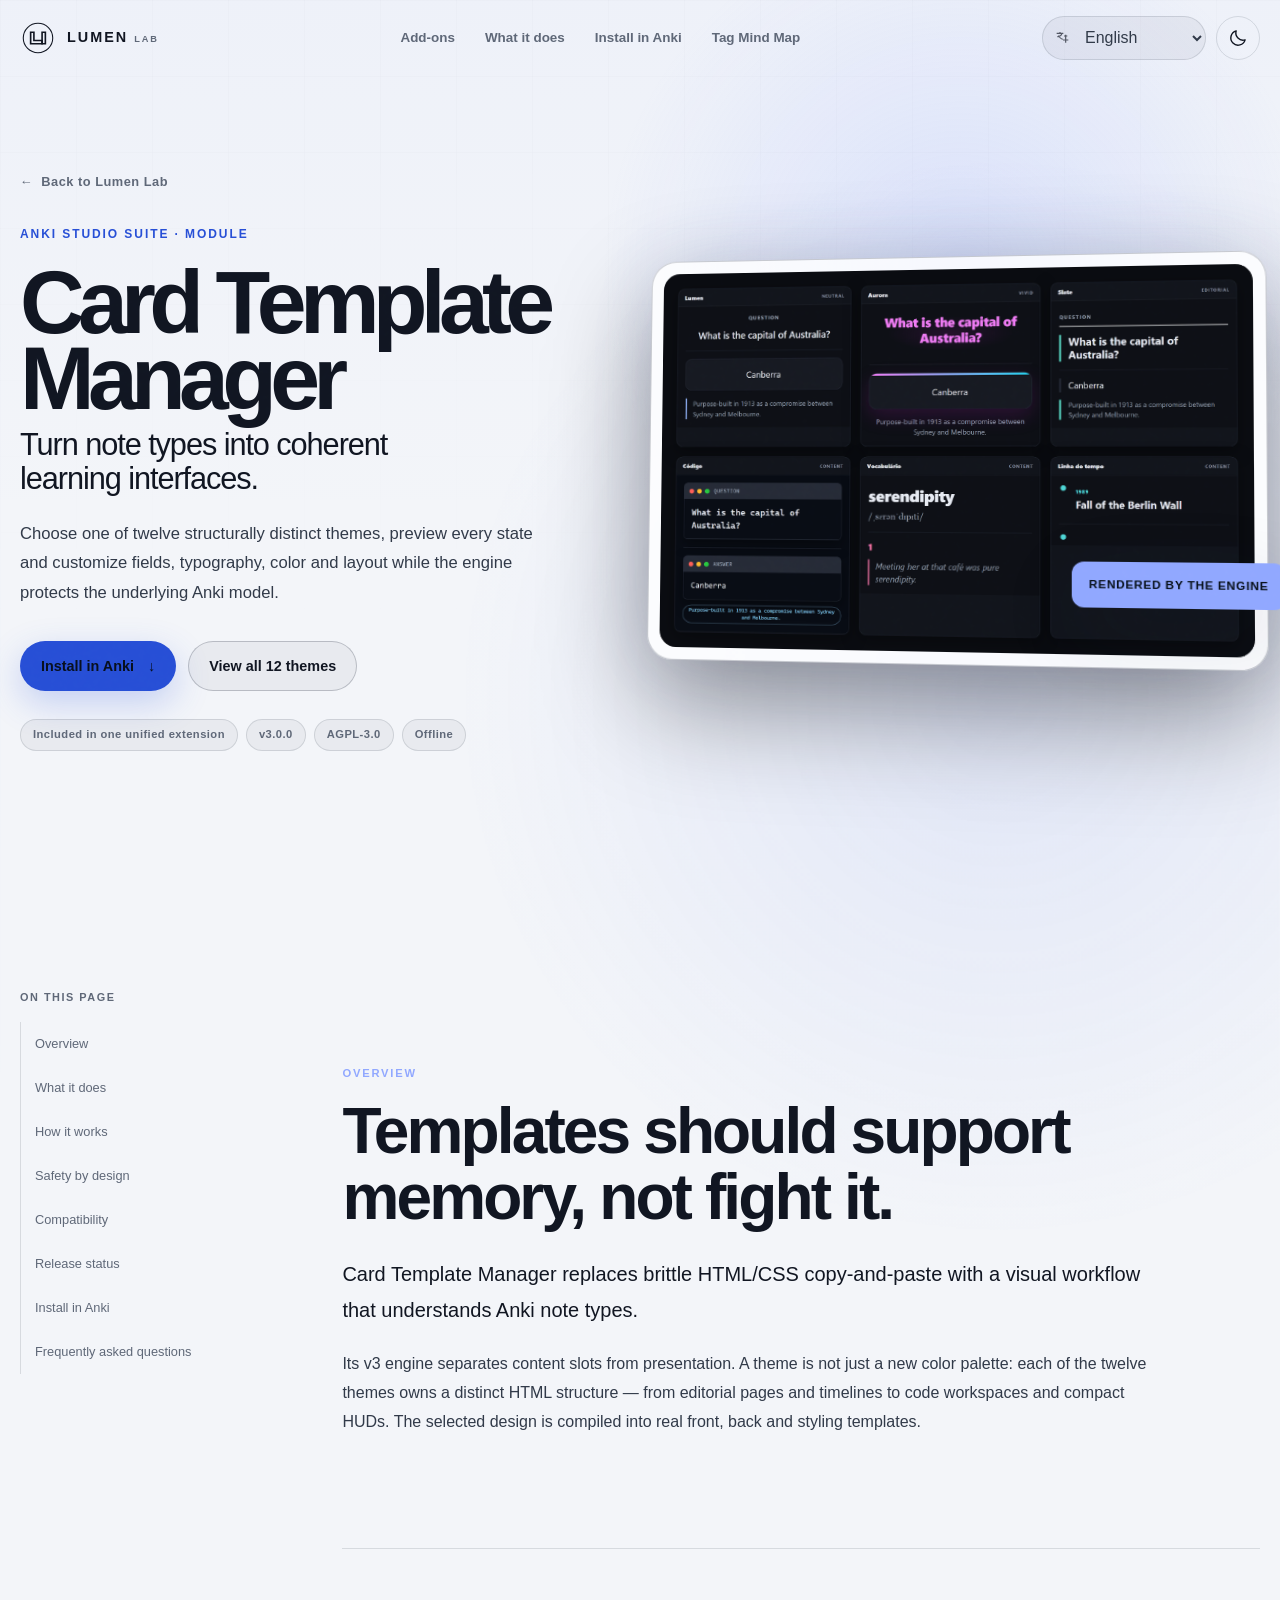
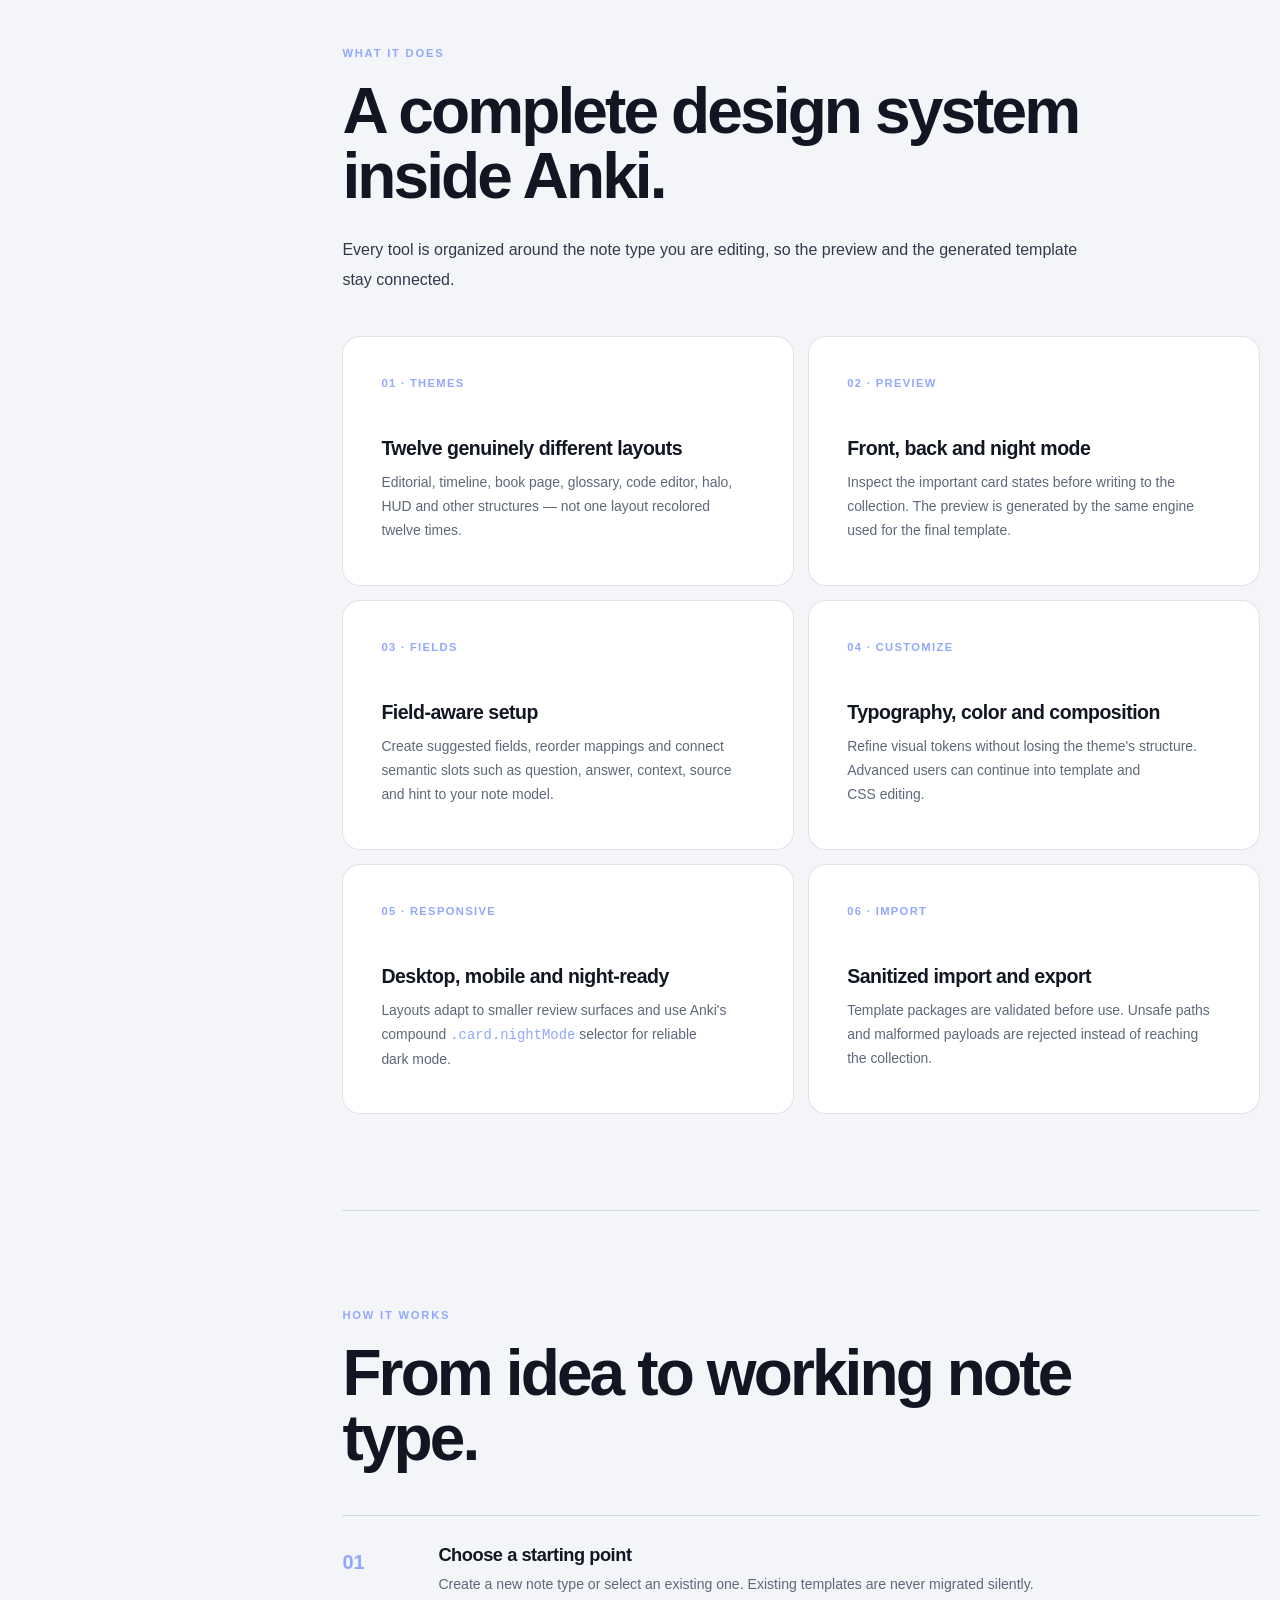
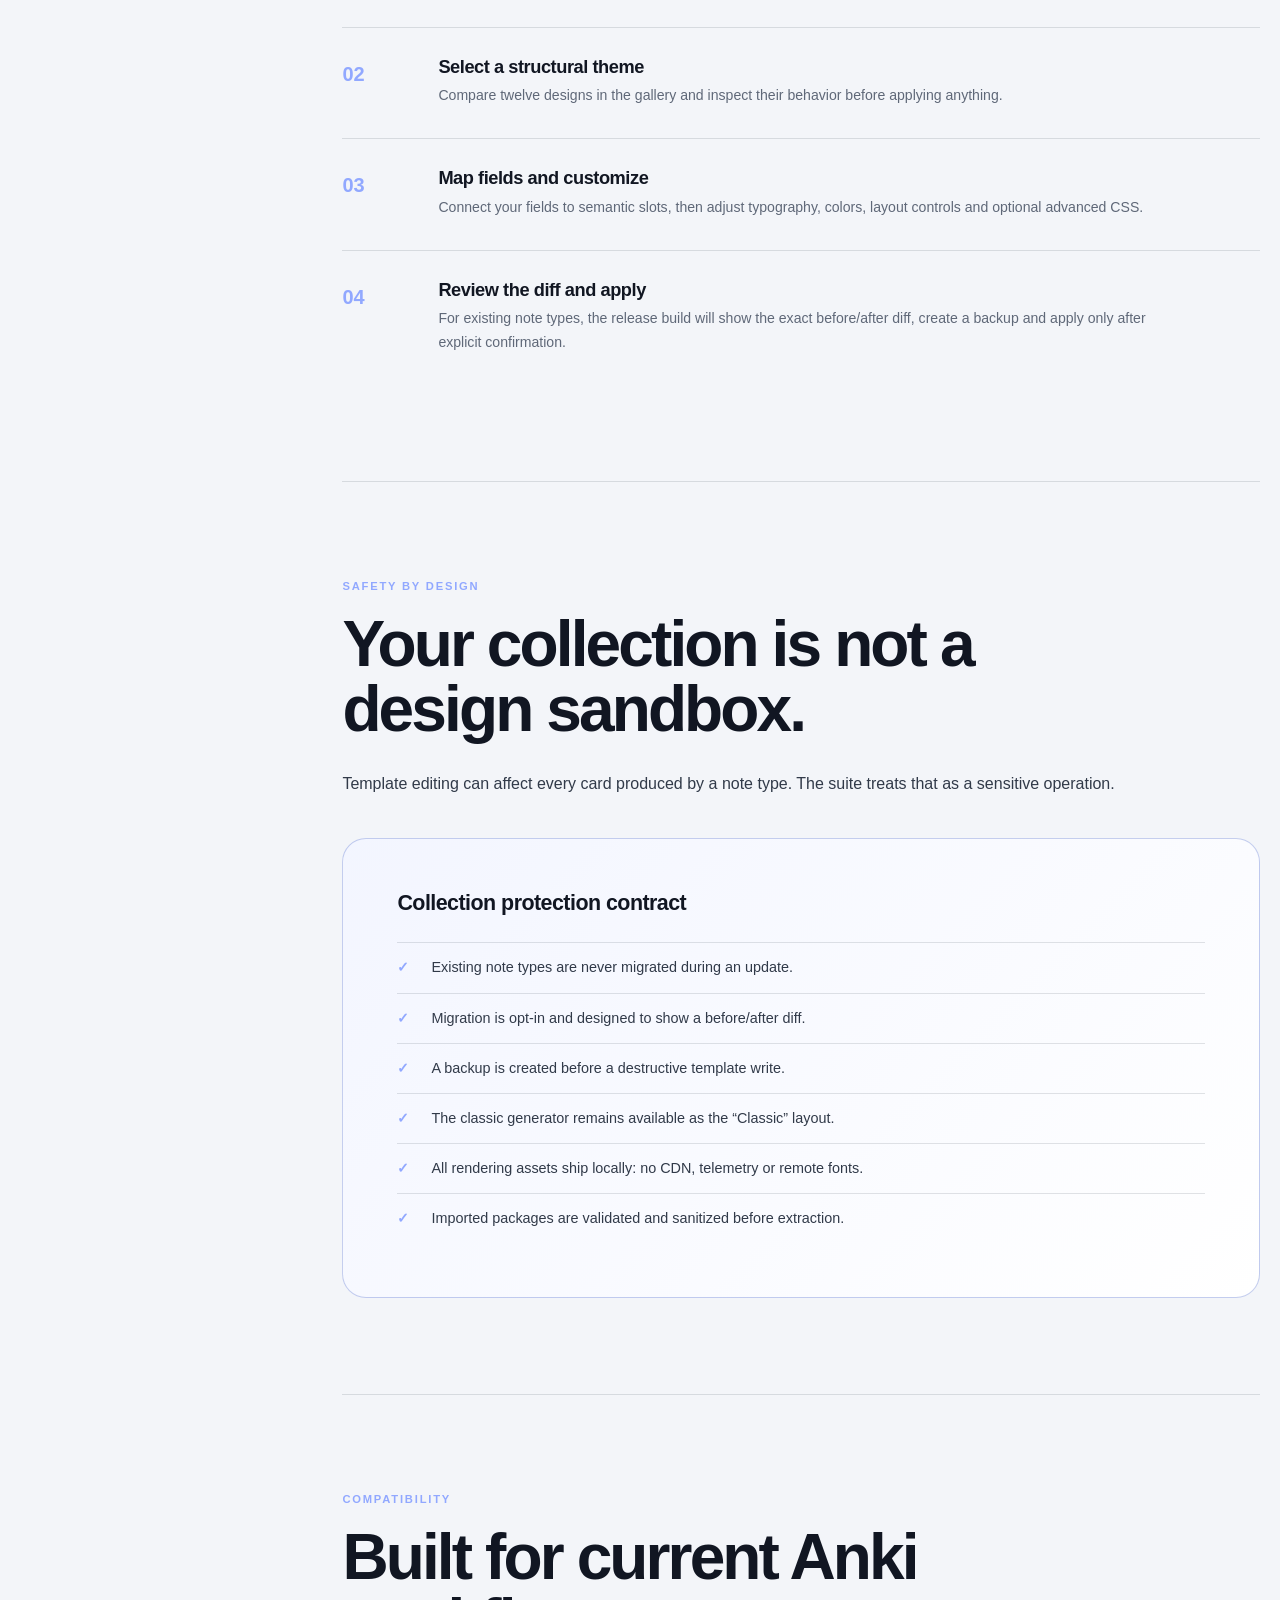
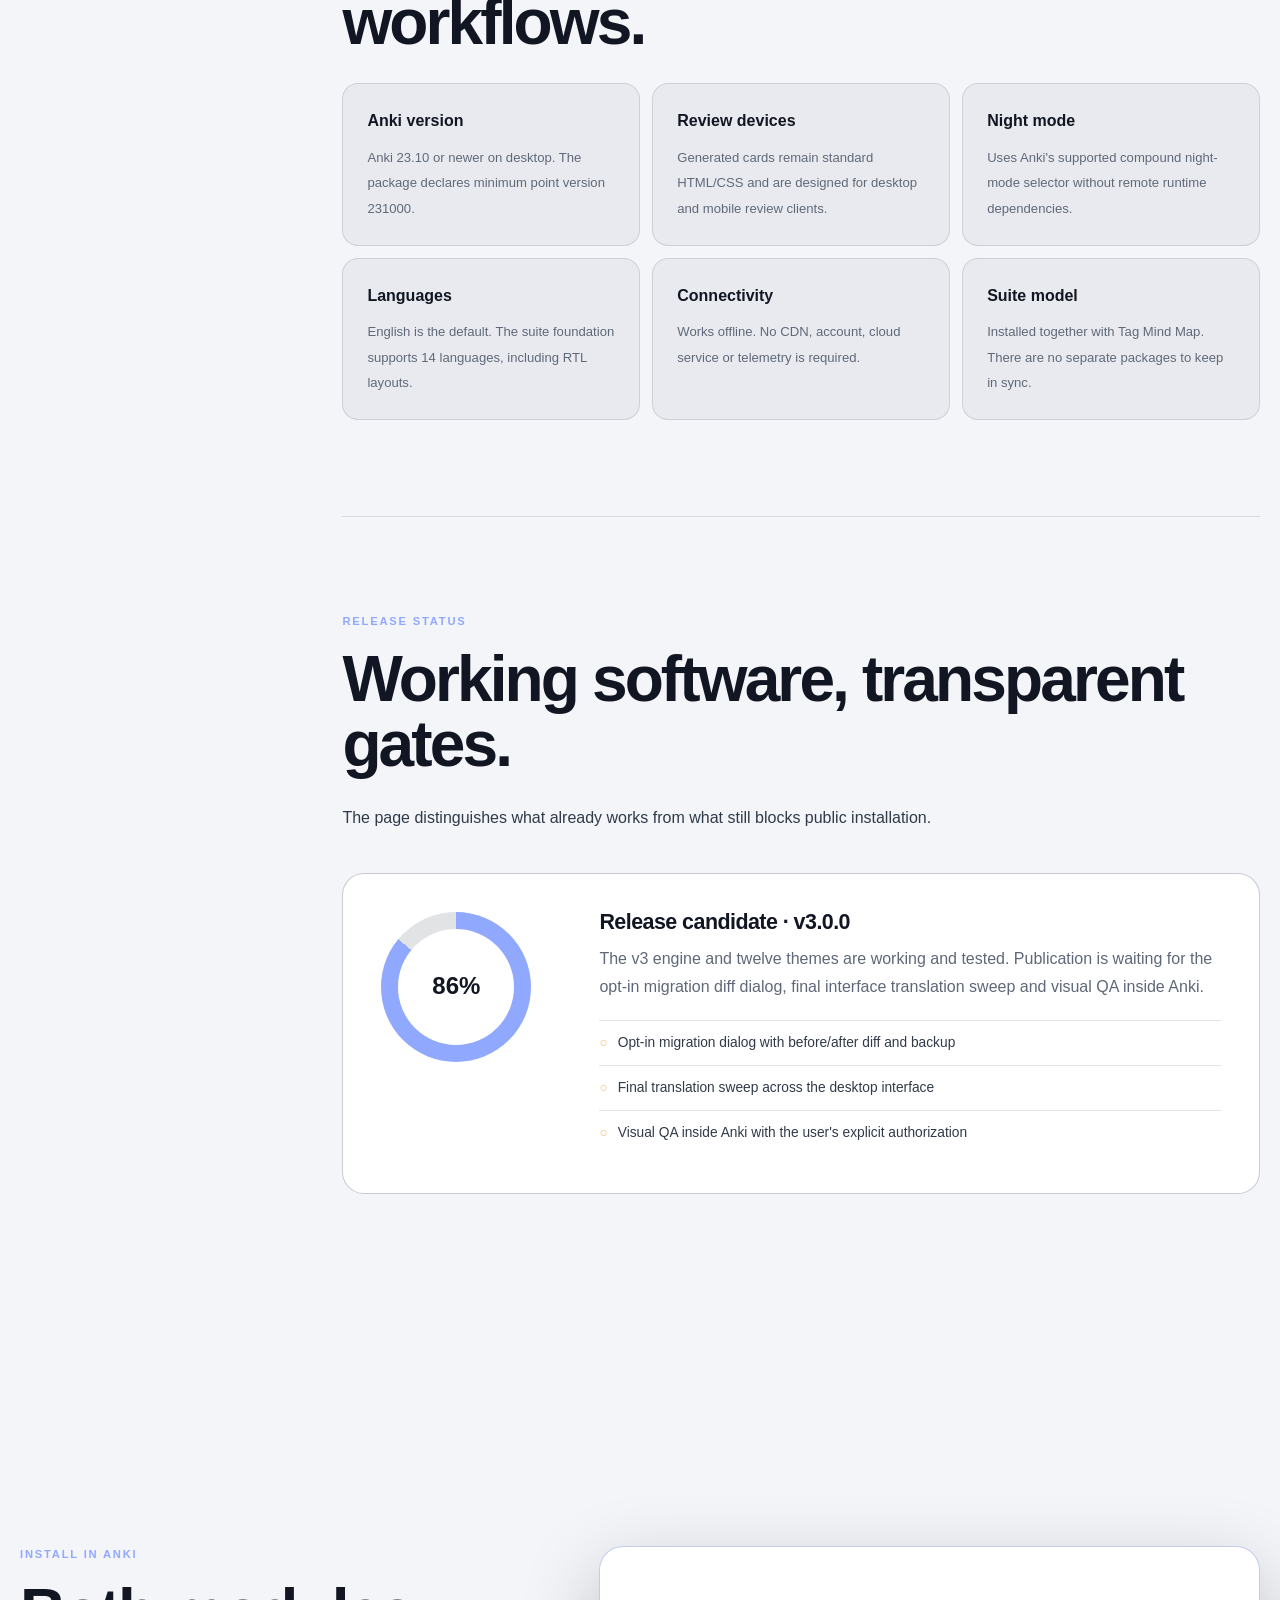
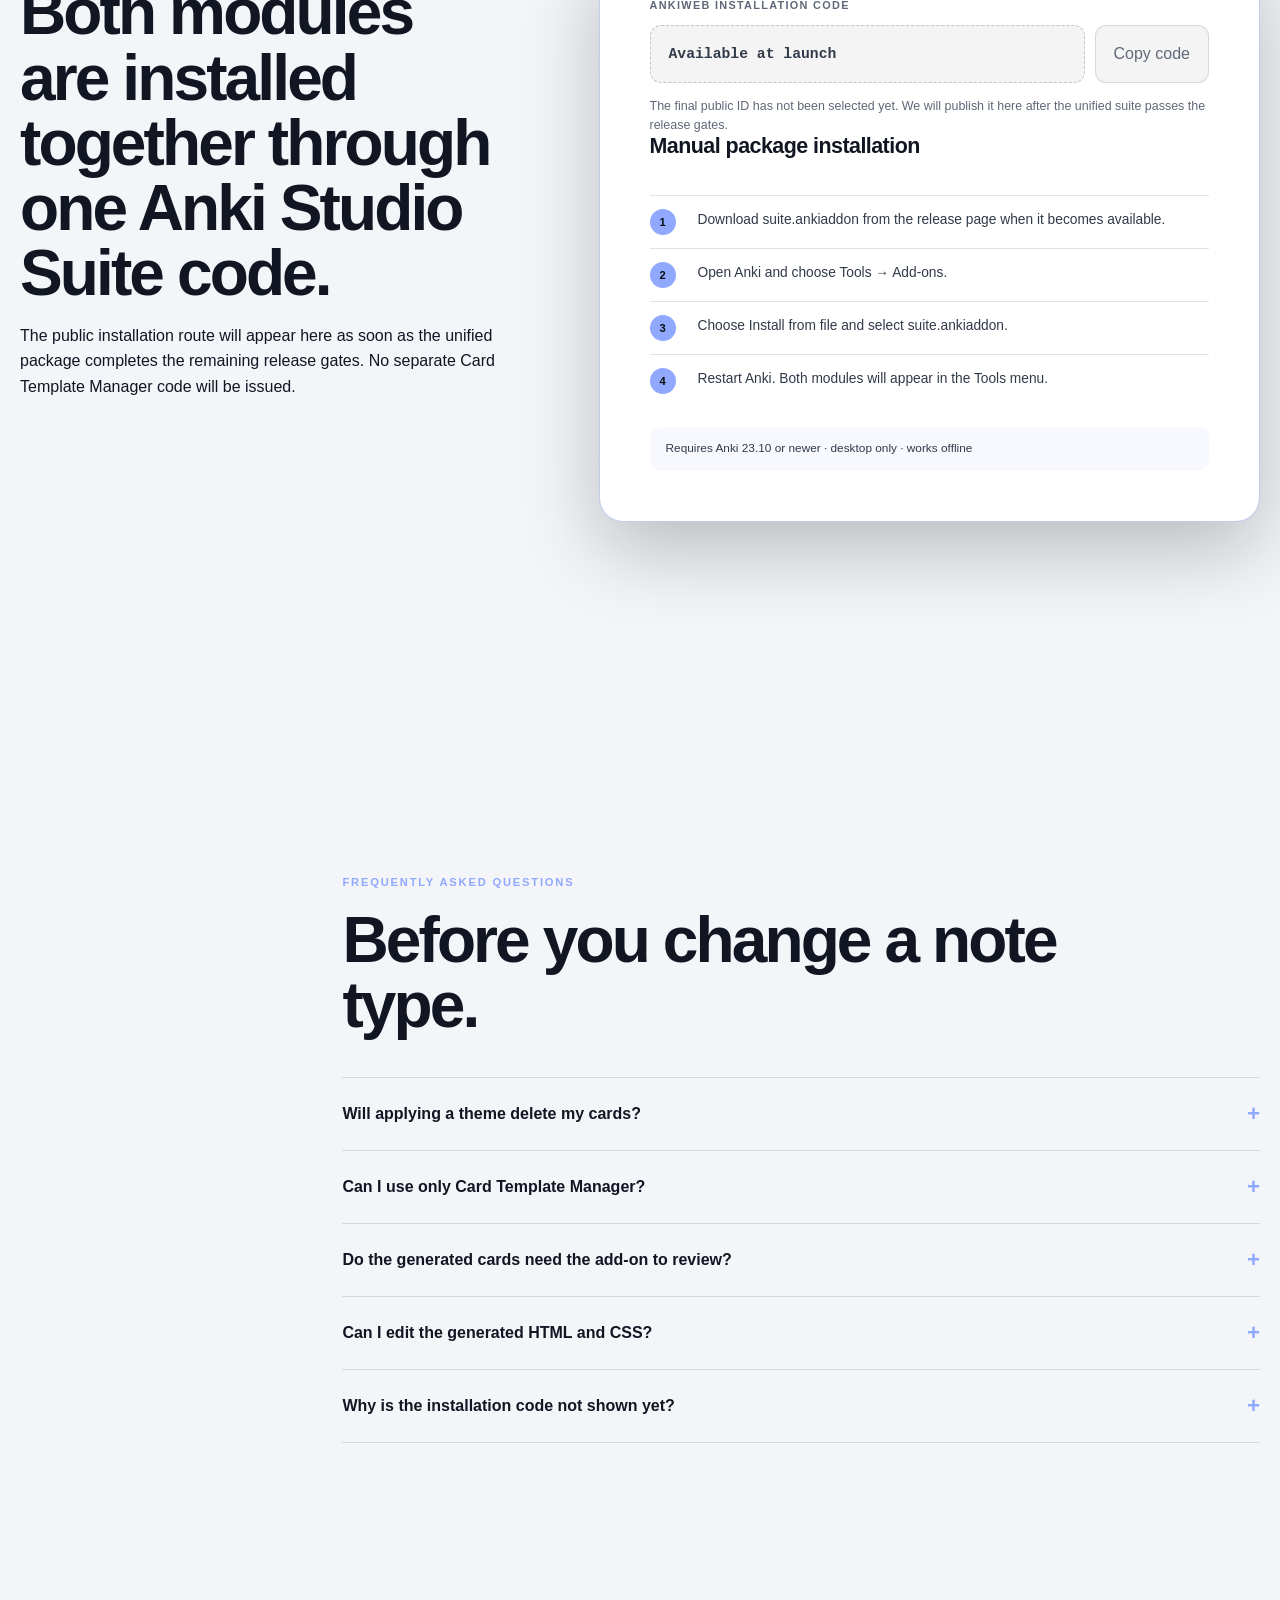
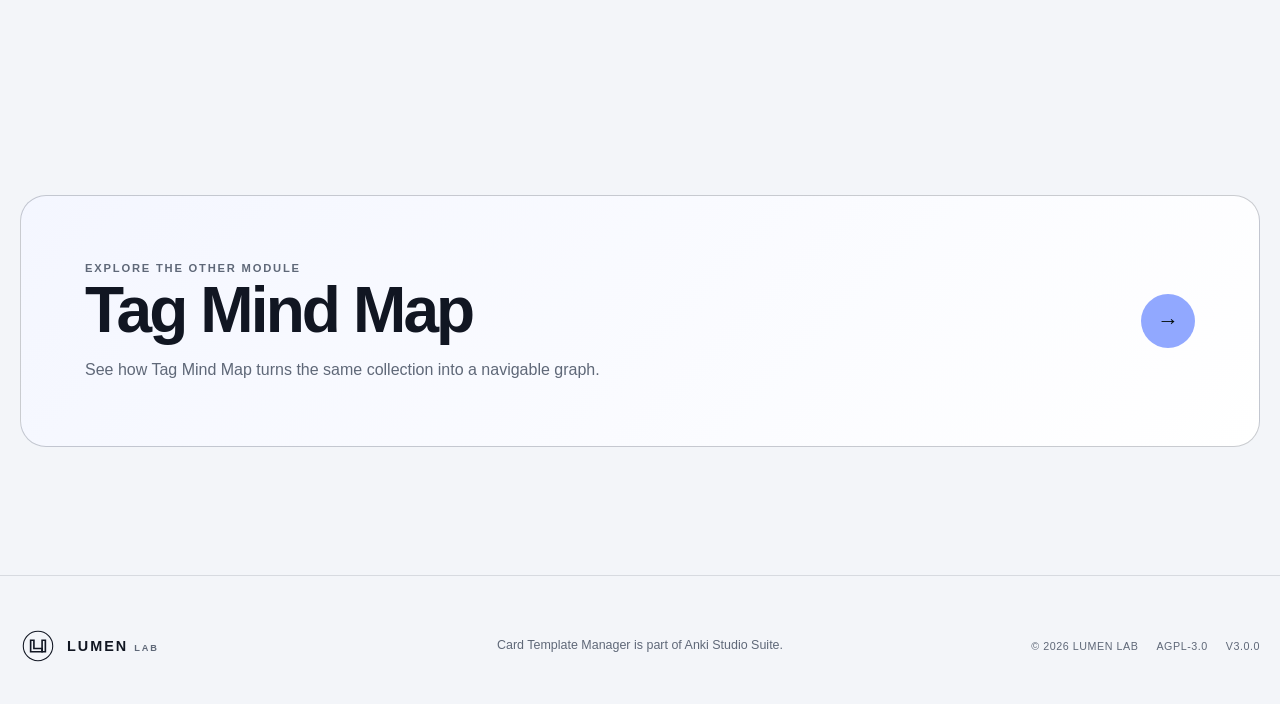
==== commit c8fcd351: "feat(site): imagens reais dos produtos (grafo do Tag Mind Map, galeria de cartoes) Sincronizado do r" ====
--- a/addons/card-template-manager/index.html
+++ b/addons/card-template-manager/index.html
@@ -8,7 +8,7 @@
   <meta name="color-scheme" content="dark light">
   <meta property="og:type" content="website"><meta property="og:title" content="Card Template Manager — Lumen Lab"><meta property="og:description" content="Design coherent, responsive and night-mode-ready Anki cards without fragile copy-and-paste.">
   <meta property="og:url" content="https://skarl007.github.io/Lumen-Lab/addons/card-template-manager/">
-  <meta property="og:image" content="https://skarl007.github.io/Lumen-Lab/screenshots/03-card-template-manager.png">
+  <meta property="og:image" content="https://skarl007.github.io/Lumen-Lab/screenshots/card-gallery.png">
   <meta name="twitter:card" content="summary_large_image">
   <title>Card Template Manager — Lumen Lab</title>
   <script>document.documentElement.classList.add("js");</script>
@@ -41,7 +41,7 @@
           <div class="addon-hero-actions"><a class="button button-primary" href="#install"><span data-i18n="install.title">Install in Anki</span> <span aria-hidden="true">↓</span></a><a class="button button-secondary" href="../../redesign/_artifact.html">View all 12 themes</a></div>
           <div class="addon-badges"><span data-i18n="addon.included">Included in one unified extension</span><span>v3.0.0</span><span>AGPL-3.0</span><span>Offline</span></div>
         </div>
-        <div class="addon-visual" aria-label="Card Template Manager interface preview"><div class="addon-visual-frame"><img src="../../screenshots/03-card-template-manager.png" width="1327" height="975" alt="Card Template Manager theme gallery, editor and live card preview"><span class="addon-visual-tag">Real interface</span></div></div>
+        <div class="addon-visual" aria-label="Card Template Manager interface preview"><div class="addon-visual-frame"><img src="../../screenshots/card-gallery.png" width="1600" height="1029" alt="Six of the twelve v3 themes rendered by the engine" loading="lazy" decoding="async"><span class="addon-visual-tag">Rendered by the engine</span></div></div>
       </div>
     </section>
 
@@ -79,7 +79,7 @@
 
           <section class="content-block" id="compatibility">
             <p class="content-kicker" data-i18n="addon.compatibility">Compatibility</p><h2>Built for current Anki workflows.</h2>
-            <ul class="compat-grid"><li><strong>Anki version</strong><span>Anki 23.10 or newer on desktop. The package declares minimum point version 231000.</span></li><li><strong>Review devices</strong><span>Generated cards remain standard HTML/CSS and are designed for desktop and mobile review clients.</span></li><li><strong>Night mode</strong><span>Uses Anki's supported compound night-mode selector without remote runtime dependencies.</span></li><li><strong>Languages</strong><span>English is the default. The suite foundation supports 13 languages, including RTL layouts.</span></li><li><strong>Connectivity</strong><span>Works offline. No CDN, account, cloud service or telemetry is required.</span></li><li><strong>Suite model</strong><span>Installed together with Tag Mind Map. There are no separate packages to keep in sync.</span></li></ul>
+            <ul class="compat-grid"><li><strong>Anki version</strong><span>Anki 23.10 or newer on desktop. The package declares minimum point version 231000.</span></li><li><strong>Review devices</strong><span>Generated cards remain standard HTML/CSS and are designed for desktop and mobile review clients.</span></li><li><strong>Night mode</strong><span>Uses Anki's supported compound night-mode selector without remote runtime dependencies.</span></li><li><strong>Languages</strong><span>English is the default. The suite foundation supports 14 languages, including RTL layouts.</span></li><li><strong>Connectivity</strong><span>Works offline. No CDN, account, cloud service or telemetry is required.</span></li><li><strong>Suite model</strong><span>Installed together with Tag Mind Map. There are no separate packages to keep in sync.</span></li></ul>
           </section>
 
           <section class="content-block" id="status">
